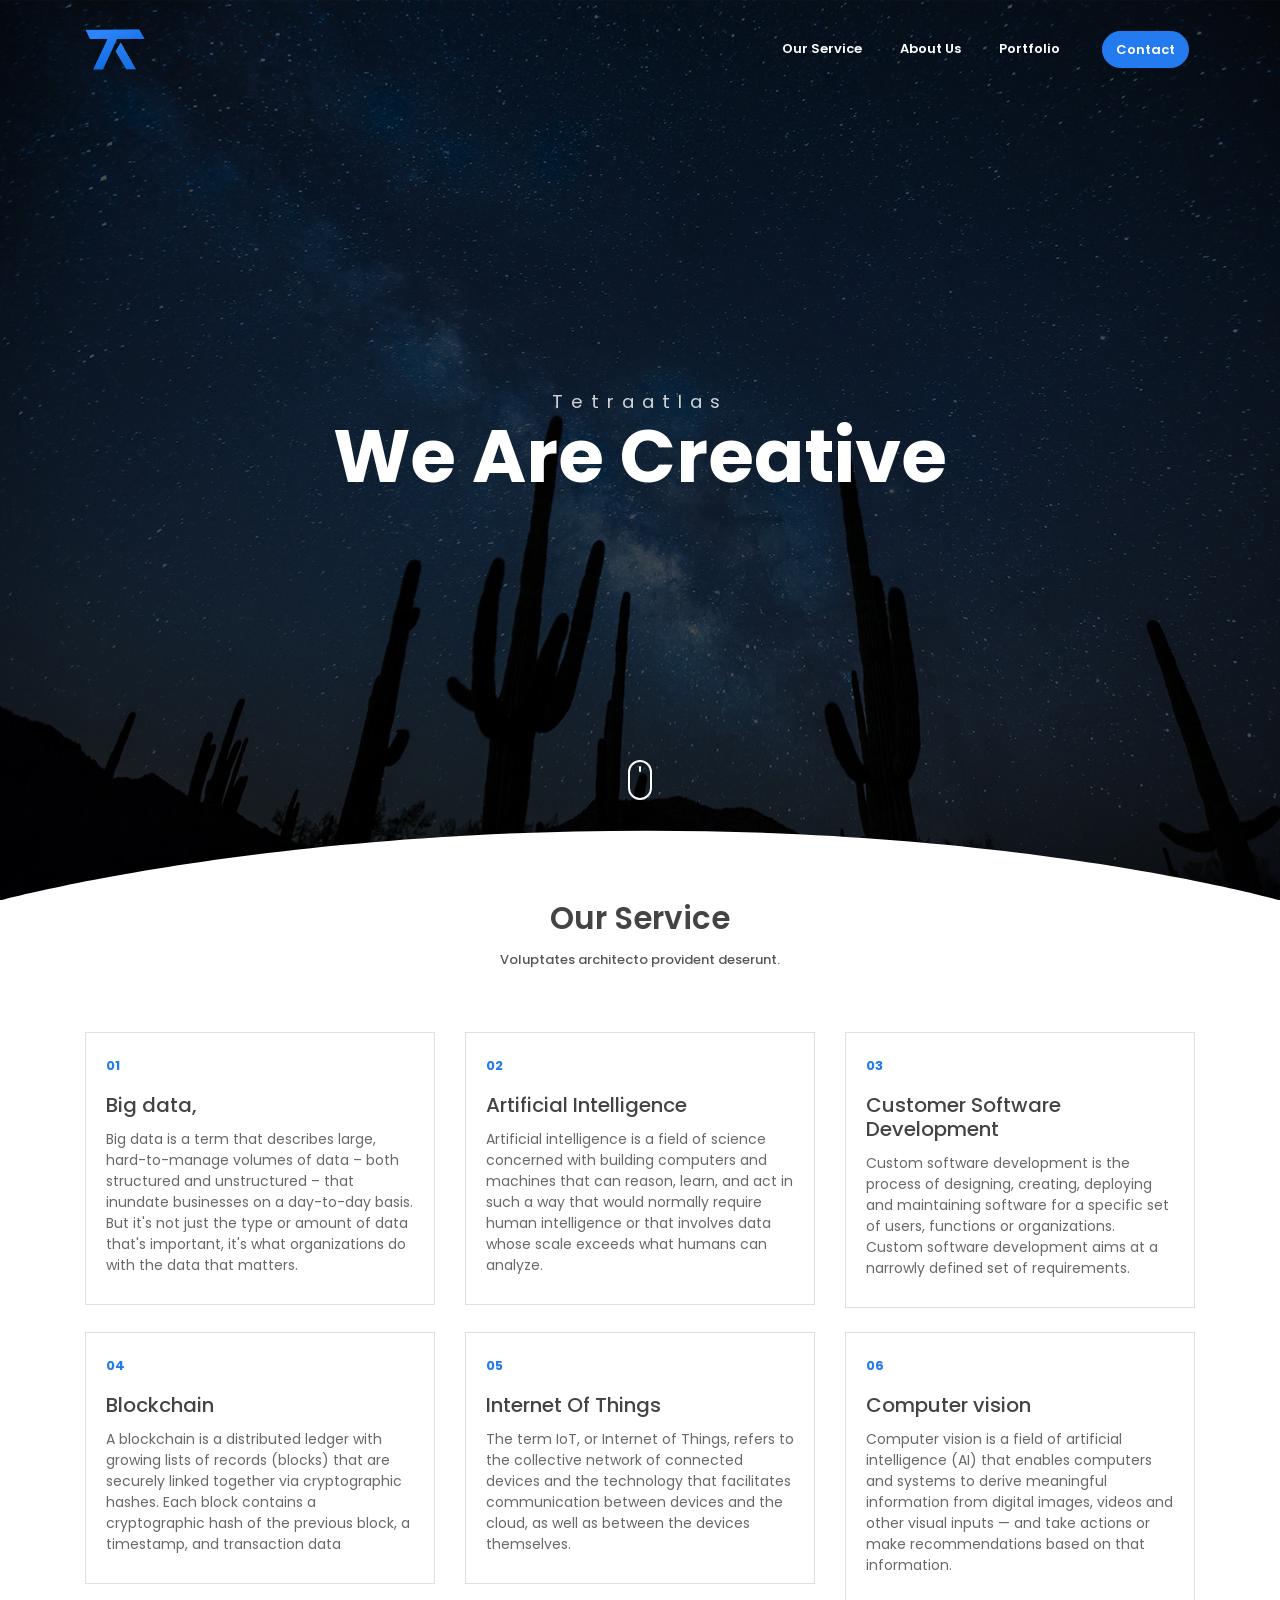
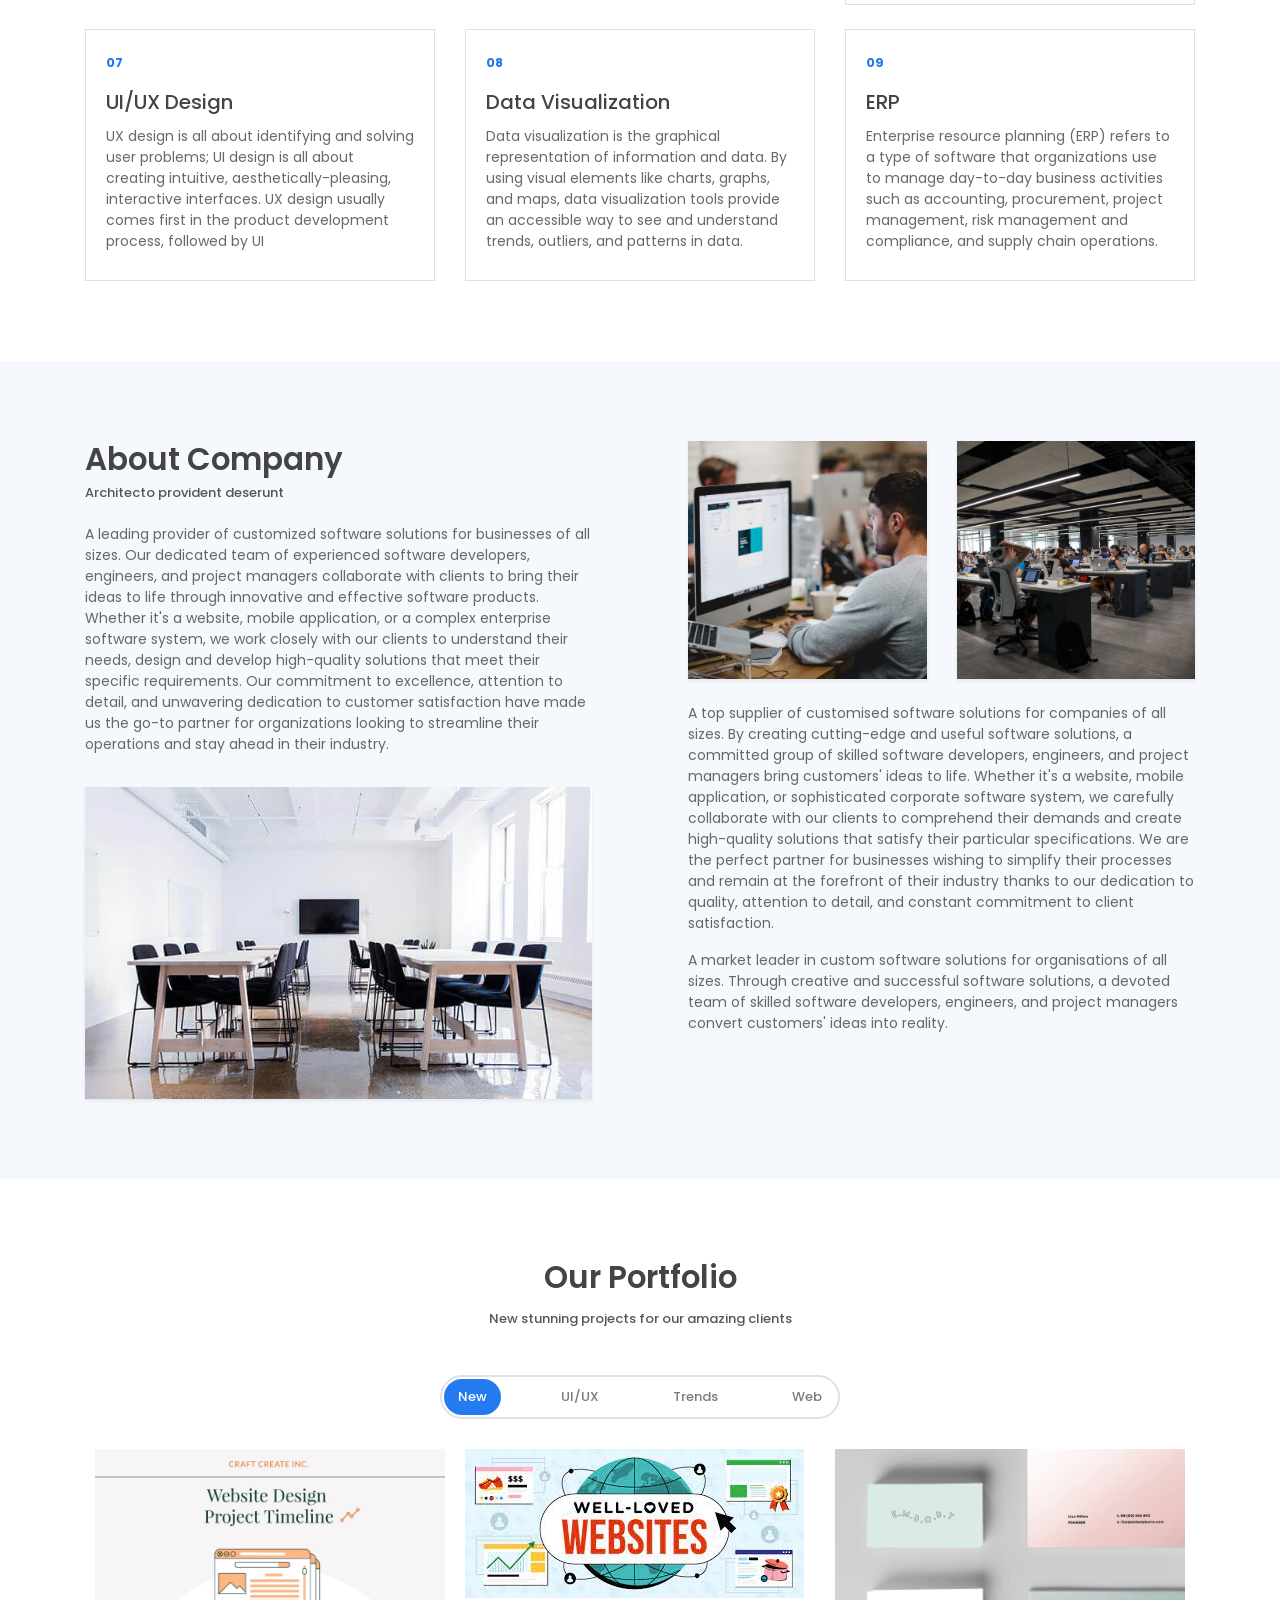
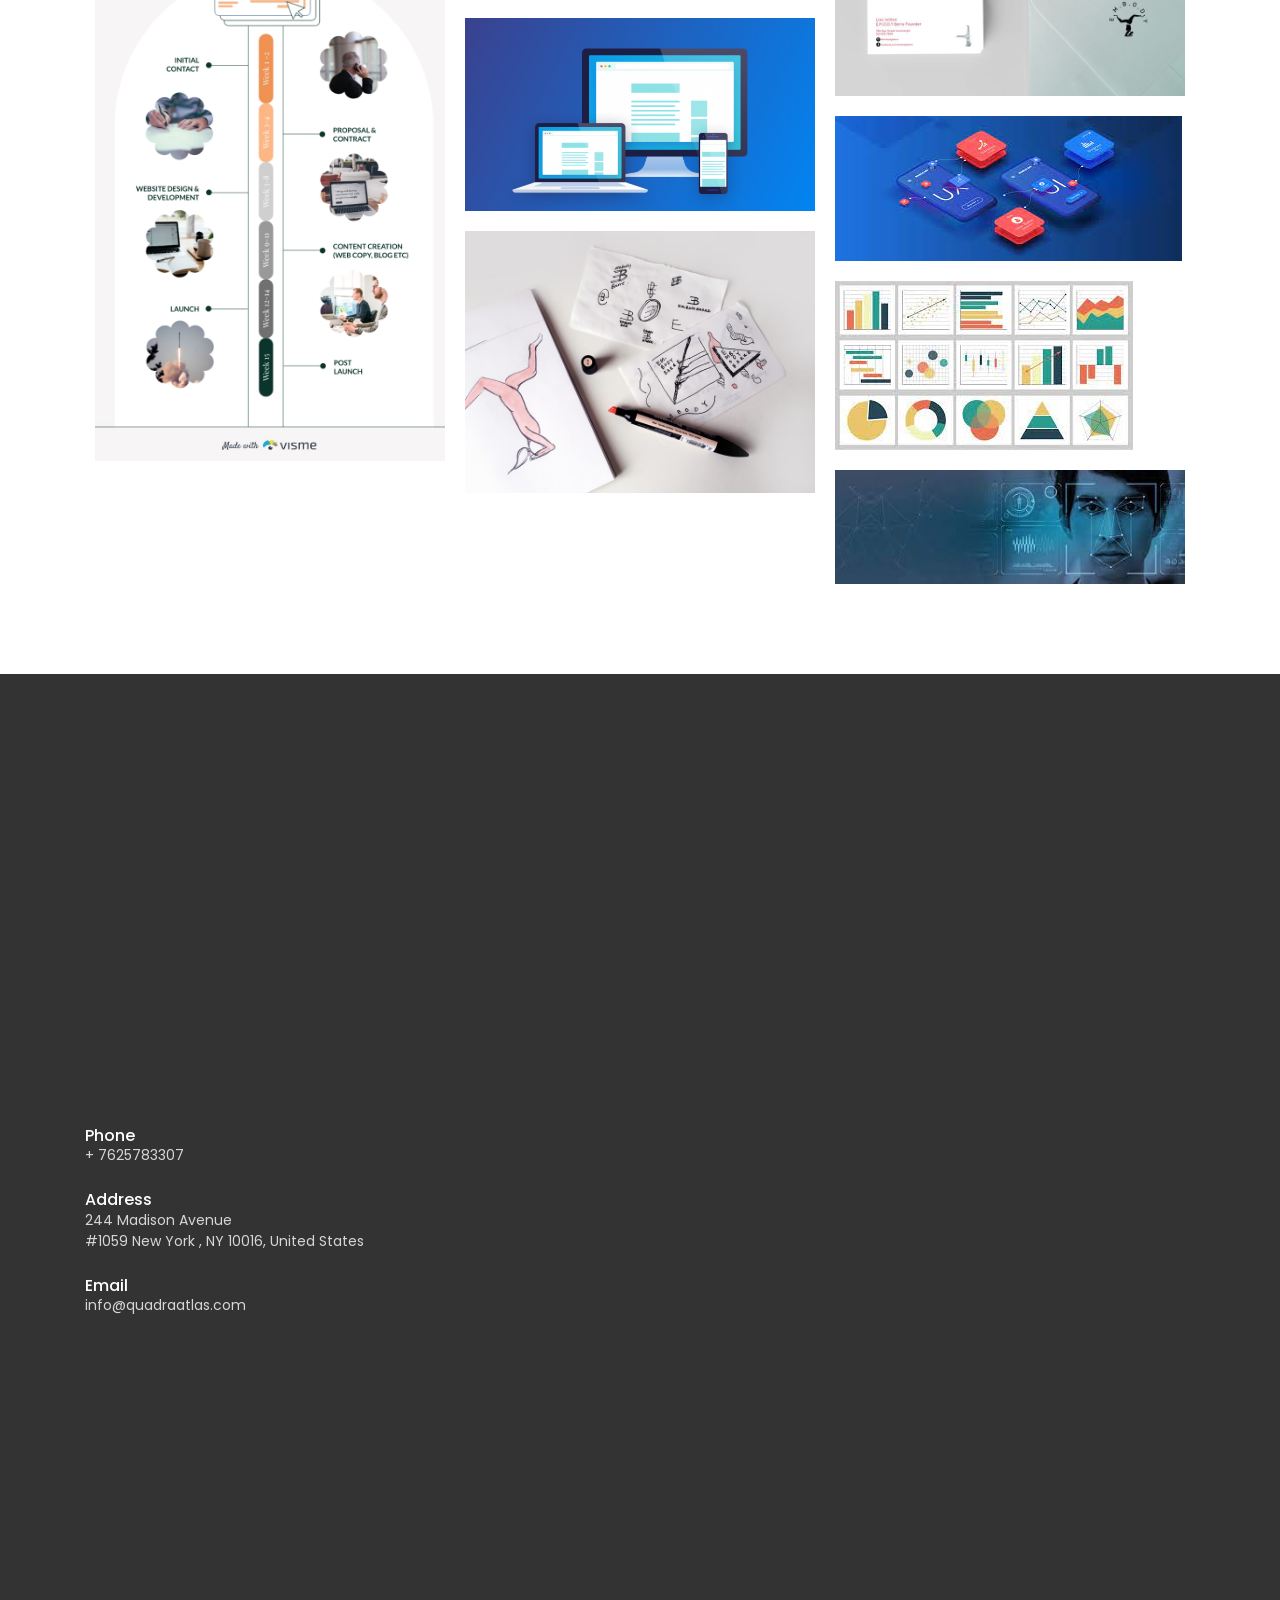
==== index.html @ 5b02065f "added front page" ====
<!DOCTYPE html>
<html lang="en">
<head>
	<meta charset="utf-8">
    <meta name="viewport" content="width=device-width, initial-scale=1, shrink-to-fit=no">
    <meta name="description" content="Start your development with Tetraatlas">
    <meta name="author" content="Devcrud">
    <title>QuadraAtlas</title>
    <!-- font icons -->
    <link rel="stylesheet" href="assets/vendors/themify-icons/css/themify-icons.css">
    <!-- Bootstrap + Tetraatlasmain styles -->
	<link rel="stylesheet" href="assets/css/leadmark.css">
</head>
<body data-spy="scroll" data-target=".navbar" data-offset="40" id="home">

    <!-- page Navigation -->
    <nav class="navbar custom-navbar navbar-expand-md navbar-light fixed-top" data-spy="affix" data-offset-top="10">
        <div class="container">
            <a class="navbar-brand" href="#">
                <img src="assets/imgs/logo.png" alt="">
            </a>
            <button class="navbar-toggler ml-auto" type="button" data-toggle="collapse" data-target="#navbarSupportedContent" aria-controls="navbarSupportedContent" aria-expanded="false" aria-label="Toggle navigation">
                <span class="navbar-toggler-icon"></span>
            </button>
            <div class="collapse navbar-collapse" id="navbarSupportedContent">
                <ul class="navbar-nav ml-auto">                     
                    <li class="nav-item">
                        <a class="nav-link" href="#service">Our Service</a>
                    </li>
                    <li class="nav-item">
                        <a class="nav-link" href="#about">About Us</a>
                    </li>
                    <li class="nav-item">
                        <a class="nav-link" href="#portfolio">Portfolio</a>
                    </li>
                    <!-- <li class="nav-item">
                        <a class="nav-link" href="#blog">Blog</a>
                    </li> -->
                    <li class="nav-item">
                        <a class="nav-link ml-4 nav-link btn btn-primary btn-sm rounded" href="#contact" class="ml-4 nav-link btn btn-primary btn-sm rounded">Contact</a>
                    </li>
                   
                </ul>
            </div>
        </div>
    </nav>
    <!-- End Of Second Navigation -->

    <!-- Page Header -->
    <header class="header">
        <div class="overlay">
            <h1 class="subtitle">Tetraatlas</h1>
            <h1 class="title">We Are Creative</h1>  
        </div>  
        <div class="shape">
            <svg viewBox="0 0 1500 200">
                <path d="m 0,240 h 1500.4828 v -71.92164 c 0,0 -286.2763,-81.79324 -743.19024,-81.79324 C 300.37862,86.28512 0,168.07836 0,168.07836 Z"/>
            </svg>
        </div>  
        <div class="mouse-icon"><div class="wheel"></div></div>
    </header>
    <!-- End Of Page Header -->

    <!-- Service Section -->
    <section  id="service" class="section pt-0">
        <div class="container">
            <h6 class="section-title text-center">Our Service</h6>
            <h6 class="section-subtitle text-center mb-5 pb-3">Voluptates architecto provident deserunt.</h6>

            <div class="row">
                <div class="col-md-4">
                    <div class="card mb-4 mb-md-0">
                        <div class="card-body">
                            <small class="text-primary font-weight-bold">01</small>
                            <h5 class="card-title mt-3"> Big data, <h5>
                            <p class="mb-0">
                                Big data is a term that describes large, hard-to-manage volumes of data – both structured and unstructured – that inundate businesses on a day-to-day basis. But it's not just the type or amount of data that's important, it's what organizations do with the data that matters.                            </p>
                        </div>
                    </div>
                </div>
                <div class="col-md-4">
                    <div class="card mb-4 mb-md-0">
                        <div class="card-body">
                            <small class="text-primary font-weight-bold">02</small>
                            <h5 class="card-title mt-3">Artificial Intelligence<h5>
                            <p class="mb-0">
                                Artificial intelligence is a field of science concerned with building computers and machines that can reason, learn, and act in such a way that would normally require human intelligence or that involves data whose scale exceeds what humans can analyze.                            </p>
                        </div>
                    </div>
                </div>
                <div class="col-md-4">
                    <div class="card mb-4 mb-md-0">
                        <div class="card-body">
                            <small class="text-primary font-weight-bold">03</small>
                            <h5 class="card-title mt-3">Customer Software Development<h5>
                            <p class="mb-0">
                                Custom software development is the process of designing, creating, deploying and maintaining software for a specific set of users, functions or organizations. Custom software development aims at a narrowly defined set of requirements.</p>
                        </div>
                    </div>
                </div>              
            </div>

            <br>
            <div class="row">
                <div class="col-md-4">
                    <div class="card mb-4 mb-md-0">
                        <div class="card-body">
                            <small class="text-primary font-weight-bold">04</small>
                            <h5 class="card-title mt-3"> Blockchain <h5>
                            <p class="mb-0">
                                A blockchain is a distributed ledger with growing lists of records (blocks) that are securely linked together via cryptographic hashes. Each block contains a cryptographic hash of the previous block, a timestamp, and transaction data 
                            </p>
                        </div>
                    </div>
                </div>
                <div class="col-md-4">
                    <div class="card mb-4 mb-md-0">
                        <div class="card-body">
                            <small class="text-primary font-weight-bold">05</small>
                            <h5 class="card-title mt-3">Internet Of Things<h5>
                            <p class="mb-0">
                                The term IoT, or Internet of Things, refers to the collective network of connected devices and the technology that facilitates communication between devices and the cloud, as well as between the devices themselves.                            </p>
                        </div>
                    </div>
                </div>
                <div class="col-md-4">
                    <div class="card mb-4 mb-md-0">
                        <div class="card-body">
                            <small class="text-primary font-weight-bold">06</small>
                            <h5 class="card-title mt-3">Computer vision<h5>
                            <p class="mb-0">
                                Computer vision is a field of artificial intelligence (AI) that enables computers and systems to derive meaningful information from digital images, videos and other visual inputs — and take actions or make recommendations based on that information.                            </p>
                        </div>
                    </div>
                </div>              
            </div>
            <br>
            <div class="row">
                <div class="col-md-4">
                    <div class="card mb-4 mb-md-0">
                        <div class="card-body">
                            <small class="text-primary font-weight-bold">07</small>
                            <h5 class="card-title mt-3"> UI/UX Design <h5>
                            <p class="mb-0">
                                UX design is all about identifying and solving user problems; UI design is all about creating intuitive, aesthetically-pleasing, interactive interfaces. UX design usually comes first in the product development process, followed by UI                            </p>
                        </div>
                    </div>
                </div>
                <div class="col-md-4">
                    <div class="card mb-4 mb-md-0">
                        <div class="card-body">
                            <small class="text-primary font-weight-bold">08</small>
                            <h5 class="card-title mt-3">Data Visualization<h5>
                            <p class="mb-0">
                                Data visualization is the graphical representation of information and data. By using visual elements like charts, graphs, and maps, data visualization tools provide an accessible way to see and understand trends, outliers, and patterns in data.                            </p>
                        </div>
                    </div>
                </div>
                <div class="col-md-4">
                    <div class="card mb-4 mb-md-0">
                        <div class="card-body">
                            <small class="text-primary font-weight-bold">09</small>
                            <h5 class="card-title mt-3">ERP<h5>
                            <p class="mb-0">
                                Enterprise resource planning (ERP) refers to a type of software that organizations use to manage day-to-day business activities such as accounting, procurement, project management, risk management and compliance, and supply chain operations.                            </p>
                        </div>
                    </div>
                </div>              
            </div>

        </div>
    </section>
    <!-- End OF Service Section -->

    <!-- About Section -->
    <section class="section" id="about">
        <div class="container">
            <div class="row justify-content-between">
                <div class="col-md-6 pr-md-5 mb-4 mb-md-0">
                    <h6 class="section-title mb-0">About Company</h6>
                    <h6 class="section-subtitle mb-4">Architecto provident deserunt</h6>
                    <p >A leading provider of customized software solutions for businesses of all sizes. Our dedicated team of experienced software developers, engineers, and project managers collaborate with clients to bring their ideas to life through innovative and effective software products. Whether it's a website, mobile application, or a complex enterprise software system, we work closely with our clients to understand their needs, design and develop high-quality solutions that meet their specific requirements. Our commitment to excellence, attention to detail, and unwavering dedication to customer satisfaction have made us the go-to partner for organizations looking to streamline their operations and stay ahead in their industry. </p>
                    <img src="assets/imgs/about.jpg" alt="" class="w-100 mt-3 shadow-sm">
                </div>
                <div class="col-md-6 pl-md-5">
                    <div class="row">
                        <div class="col-6">
                            <img src="assets/imgs/about-1.jpg" alt="" class="w-100 shadow-sm">
                        </div>
                        <div class="col-6">
                            <img src="assets/imgs/about-2.jpg" alt="" class="w-100 shadow-sm">
                        </div>
                        <div class="col-12 mt-4">
                            <p>A top supplier of customised software solutions for companies of all sizes.
                                By creating cutting-edge and useful software solutions, a committed group of skilled software developers, engineers, and project managers bring customers' ideas to life.
                                Whether it's a website, mobile application, or sophisticated corporate software system, we carefully collaborate with our clients to comprehend their demands and create high-quality solutions that satisfy their particular specifications.
                                We are the perfect partner for businesses wishing to simplify their processes and remain at the forefront of their industry thanks to our dedication to quality, attention to detail, and constant commitment to client satisfaction. </p>
                            <p>
                            </p>
                            <p>A market leader in custom software solutions for organisations of all sizes. Through
                                creative and successful software solutions, a devoted team of skilled 
                               software developers, engineers, and project managers convert customers' 
                               ideas into reality. </p>
                        </div>
                    </div>
                </div>
            </div>              
        </div>
    </section>
    <!-- End OF About Section -->

    <!-- Portfolio Section -->
    <section id="portfolio" class="section portfolio-section">
        <div class="container">
            <h6 class="section-title text-center">Our Portfolio</h6>
            <h6 class="section-subtitle mb-5 text-center">New stunning projects for our amazing clients</h6>
            <div class="filters">
                <a href="#" data-filter=".new" class="active">
                    New
                </a>
                <a href="#" data-filter=".advertising">
                    UI/UX
                </a>
                <a href="#" data-filter=".branding">
                    Trends
                </a>
                <a href="#" data-filter=".web">
                    Web
                </a>
            </div>
            <div class="portfolio-container"> 
                <div class="col-md-6 col-lg-4 web new">
                    <div class="portfolio-item">
                        <img src="assets/imgs/web1.webp" class="img-fluid">
                        <div class="content-holder">
                            <a class="img-popup" href="assets/imgs/web1.jpeg"></a>
                            <div class="text-holder">
                                <h6 class="title">WEB</h6>
                            </div>
                        </div>   
                    </div>             
                </div>
                <div class="col-md-6 col-lg-4 web new">
                    <div class="portfolio-item">
                        <img src="assets/imgs/web2.jpg" class="img-fluid">
                        <div class="content-holder">
                            <a class="img-popup" href="assets/imgs/web2.jpg"></a>
                            <div class="text-holder">
                                <h6 class="title">WEB</h6>
                            </div>
                        </div> 
                    </div>                         
                </div>
                <div class="col-md-6 col-lg-4 advertising new">
                    <div class="portfolio-item">
                        <img src="assets/imgs/advertising-2.jpg" class="img-fluid">                         
                        <div class="content-holder">
                            <a class="img-popup" href="assets/imgs/advertising-2.jpg"></a>
                            <div class="text-holder">
                                <h6 class="title">UI/UX</h6>
                            </div>
                        </div>    
                    </div>              
                </div> 
                <div class="col-md-6 col-lg-4 web">
                    <div class="portfolio-item">
                        <img src="assets/imgs/web1.png" class="img-fluid">
                        <div class="content-holder">
                            <a class="img-popup" href="assets/imgs/web1.png"></a>
                            <div class="text-holder">
                                <h6 class="title">WEB</h6>
                            </div>
                        </div>
                    </div>                                                     
                </div>

                <div class="col-md-6 col-lg-4 advertising"> 
                    <div class="portfolio-item">
                        <img src="assets/imgs/advertising-1.png" class="img-fluid">                               
                        <div class="content-holder">
                            <a class="img-popup" href="assets/imgs/advertising-1.jpg"></a>
                            <div class="text-holder">
                                <h6 class="title">UI/UX</h6>
                            </div>
                        </div>
                    </div>                                                       
                </div> 
                <div class="col-md-6 col-lg-4 web new">
                    <div class="portfolio-item">
                        <img src="assets/imgs/web3.png" class="img-fluid">  
                       <div class="content-holder">
                            <a class="img-popup" href="assets/imgs/web3.png"></a>
                            <div class="text-holder">
                                <h6 class="title">WEB</h6>
                            </div>
                        </div>
                    </div>                                                     
                </div>
                <div class="col-md-6 col-lg-4 advertising new">
                    <div class="portfolio-item">
                        <img src="assets/imgs/advertising-3.jpg" class="img-fluid">       
                       <div class="content-holder">
                            <a class="img-popup" href="assets/imgs/advertising-3.jpg"></a>
                            <div class="text-holder">
                                <h6 class="title">UI/UX</h6>
                            </div>
                        </div>
                    </div>                                                       
                </div> 
                <div class="col-md-6 col-lg-4 advertising new"> 
                    <div class="portfolio-item">
                        <img src="assets/imgs/advertising-4.jpg" class="img-fluid">            
                        <div class="content-holder">
                            <a class="img-popup" href="assets/imgs/advertising-4.jpg"></a>
                            <div class="text-holder">
                                <h6 class="title">UI/UX</h6>
                            </div>
                        </div>
                    </div>
                            
                </div> 
                <div class="col-md-6 col-lg-4 branding new">
                    <div class="portfolio-item">
                        <img src="assets/imgs/branding-1.jpg" class="img-fluid">                        
                        <div class="content-holder">
                            <a class="img-popup" href="assets/imgs/branding-1.jpg"></a>
                            <div class="text-holder">
                                <h6 class="title">TRENDS</h6>
                            </div>
                        </div> 
                    </div>
                </div> 
                <div class="col-md-6 col-lg-4 branding">
                    <div class="portfolio-item">
                        <img src="assets/imgs/branding-2.png" class="img-fluid">  
                        <div class="content-holder">
                            <a class="img-popup" href="assets/imgs/branding-2.jpg"></a>
                            <div class="text-holder">
                                <h6 class="title">TRENDS</h6>
                            </div>
                        </div>
                    </div>                                                     
                </div> 
                <div class="col-md-6 col-lg-4 branding new">
                    <div class="portfolio-item">
                        <img src="assets/imgs/branding-3.jpg" class="img-fluid">   
                        <div class="content-holder">
                            <a class="img-popup" href="assets/imgs/branding-3.jpg"></a>
                            <div class="text-holder">
                                <h6 class="title">TRENDS</h6>
                            </div>
                        </div>
                    </div>                                                    
                </div> 
                <div class="col-md-6 col-lg-4 branding">
                    <div class="portfolio-item">
                        <img src="assets/imgs/branding-4.jpg" class="img-fluid">                      
                        <div class="content-holder">
                            <a class="img-popup" href="assets/imgs/branding-4.jpg"></a>
                            <div class="text-holder">
                                <h6 class="title">TRENDS</h6>
                            </div>
                        </div>
                    </div>                                                      
                </div> 
                <div class="col-md-6 col-lg-4 branding">
                    <div class="portfolio-item">
                        <img src="assets/imgs/ai.jpeg" class="img-fluid">          
                        <div class="content-holder">
                            <a class="img-popup" href="assets/imgs/ai.jpeg"></a>
                            <div class="text-holder">
                                <h6 class="title">TRENDS</h6>
                            </div>
                        </div>
                    </div>                                                   
                </div>
            </div>   
        </div>            
    </section>
    <!-- End of portfolio section -->

    <!-- Blog Section -->
    <!-- <section class="section" id="blog">
        <div class="container">
            <h6 class="section-title mb-0 text-center">Latest Articles</h6>
            <h6 class="section-subtitle mb-5 text-center">Architecto provident deserunt eveniet libero</h6>

            <div class="row">
                <div class="col-md-4">
                    <div class="card border-0 mb-4">
                        <img src="assets/imgs/blog-1.jpg" alt="" class="card-img-top w-100">
                        <div class="card-body">                         
                            <h6 class="card-title">Pariatur Omnis Harum quae sint.</h6>
                            <p>Fuga quae ratione inventore Perferendis porro.</p>
                            <a href="javascript:void(0)" class="small text-muted">Go To The Article</a>
                        </div>
                    </div>
                </div>
                <div class="col-md-4">
                    <div class="card border-0 mb-4">
                        <img src="assets/imgs/blog-2.jpg" alt="" class="card-img-top w-100">
                        <div class="card-body">                         
                            <h6 class="card-title"> Harum Quae Porro</h5>
                            <p>Fuga quae ratione inventore Perferendis porro.</p>
                            <a href="javascript:void(0)" class="small text-muted">Go To The Article</a>
                        </div>
                    </div>
                </div>
                <div class="col-md-4">
                    <div class="card border-0 mb-4">
                        <img src="assets/imgs/blog-3.jpg" alt="" class="card-img-top w-100">
                        <div class="card-body">                         
                            <h6 class="card-title">Qui optio neque alias</h6>
                            <p>Fuga quae ratione inventore Perferendis porro.</p>
                            <a href="javascript:void(0)" class="small text-muted">Go To The Article</a>
                        </div>
                    </div>
                </div>
            </div>
        </div>
    </section> -->
    <!-- End of Blog Section -->

    <!-- Testmonial Section -->
    <!-- <section class="section" id="testmonial">
        <div class="container">
            <h6 class="section-title text-center mb-0">Testmonials</h6>
            <h6 class="section-subtitle mb-5 text-center">What Our Clients Says</h6>
            <div class="row">
                <div class="col-md-4 my-3 my-md-0">
                    <div class="card">
                        <div class="card-body">
                            <div class="media align-items-center mb-3">
                                <img class="mr-3" src="assets/imgs/avatar.jpg" alt="">
                                <div class="media-body">
                                    <h6 class="mt-1 mb-0">John Doe</h6>
                                    <small class="text-muted mb-0">Business Analyst</small>     
                                </div>
                            </div>
                            <p class="mb-0">Lorem ipsum dolor sit amet, consectetur adipisicing elit. Delectus enim modi, id dicta reiciendis itaque.</p>
                        </div>
                    </div>
                </div>
                <div class="col-md-4 my-3 my-md-0">
                    <div class="card">
                        <div class="card-body">
                            <div class="media align-items-center mb-3">
                                <img class="mr-3" src="assets/imgs/avatar-1.jpg" alt="">
                                <div class="media-body">
                                    <h6 class="mt-1 mb-0">Maria Garcia</h6>
                                    <small class="text-muted mb-0">Insurance Agent</small>      
                                </div>
                            </div>
                            <p class="mb-0">Lorem ipsum dolor sit amet, consectetur adipisicing elit. Delectus enim modi, id dicta reiciendis itaque.</p>
                        </div>
                    </div>
                </div>
                <div class="col-md-4 my-3 my-md-0">
                    <div class="card">
                        <div class="card-body">
                            <div class="media align-items-center mb-3">
                                <img class="mr-3" src="assets/imgs/avatar-2.jpg" alt="">
                                <div class="media-body">
                                    <h6 class="mt-1 mb-0">Mason Miller</h6>
                                    <small class="text-muted mb-0">Residential Appraiser</small>        
                                </div>
                            </div>
                            <p class="mb-0">Lorem ipsum dolor sit amet, consectetur adipisicing elit. Delectus enim modi, id dicta reiciendis itaque.</p>
                        </div>
                    </div>
                </div>
            </div>
        </div>
    </section> -->
    <!-- End of Testmonial Section -->

    <!-- Contact Section -->
    <section id="contact" class="section has-img-bg pb-0">
        <div class="container">
            <div class="row align-items-center">
                <div class="col-md-5 my-3">
                    <h6 class="mb-0">Phone</h6>
                    <p class="mb-4">+ 7625783307</p>

                    <h6 class="mb-0">Address</h6>
                    <p class="mb-4">244 Madison Avenue<br>#1059 New York , NY 10016, United States</p>

                    <h6 class="mb-0">Email</h6>
                    <p class="mb-0">info@quadraatlas.com</p>
                    <p></p>
                </div>
                <div class="col-md-7">
                    <iframe src="https://docs.google.com/forms/d/e/1FAIpQLSdXh8UQpZ-vIldCRMDpjz4tKJxCZFFahNrIAZVAwZxqkKQuHQ/viewform?embedded=true" width="640" height="944" frameborder="0" marginheight="0" marginwidth="0">Loading…</iframe>
                </div>
            </div>
            <!-- Page Footer -->
            <!-- <footer class="mt-5 py-4 border-top border-secondary">
                <p class="mb-0 small">&copy; <script>document.write(new Date().getFullYear())</script>, TetraatlasCreated By <a href="https://www.devcrud.com" target="_blank">DevCrud.</a>  All rights reserved </p>     
            </footer> -->
            <!-- End of Page Footer -->  
        </div>
    </section>
	
	<!-- core  -->
    <script src="assets/vendors/jquery/jquery-3.4.1.js"></script>
    <script src="assets/vendors/bootstrap/bootstrap.bundle.js"></script>

    <!-- bootstrap 3 affix -->
	<script src="assets/vendors/bootstrap/bootstrap.affix.js"></script>

    <!-- Isotope -->
    <script src="assets/vendors/isotope/isotope.pkgd.js"></script>

    <!-- Tetraatlasjs -->
    <script src="assets/js/leadmark.js"></script>

</body>
</html>
---- assets/vendors/themify-icons/css/themify-icons.css ----
@font-face {
	font-family: 'themify';
	src:url("../fonts/themify.eot?-fvbane");
	src:url("../fonts/themify.eot?#iefix-fvbane") format("embedded-opentype"),
		url("../fonts/themify.woff?-fvbane") format("woff"),
		url("../fonts/themify.ttf?-fvbane") format("truetype"),
		url("../fonts/themify.svg?-fvbane#themify") format("svg");
	font-weight: normal;
	font-style: normal;
}

[class^="ti-"], [class*=" ti-"] {
	font-family: 'themify';
	speak: none;
	font-style: normal;
	font-weight: normal;
	font-variant: normal;
	text-transform: none;
	line-height: 1;

	/* Better Font Rendering =========== */
	-webkit-font-smoothing: antialiased;
	-moz-osx-font-smoothing: grayscale;
}

.ti-wand:before {
	content: "\e600";
}
.ti-volume:before {
	content: "\e601";
}
.ti-user:before {
	content: "\e602";
}
.ti-unlock:before {
	content: "\e603";
}
.ti-unlink:before {
	content: "\e604";
}
.ti-trash:before {
	content: "\e605";
}
.ti-thought:before {
	content: "\e606";
}
.ti-target:before {
	content: "\e607";
}
.ti-tag:before {
	content: "\e608";
}
.ti-tablet:before {
	content: "\e609";
}
.ti-star:before {
	content: "\e60a";
}
.ti-spray:before {
	content: "\e60b";
}
.ti-signal:before {
	content: "\e60c";
}
.ti-shopping-cart:before {
	content: "\e60d";
}
.ti-shopping-cart-full:before {
	content: "\e60e";
}
.ti-settings:before {
	content: "\e60f";
}
.ti-search:before {
	content: "\e610";
}
.ti-zoom-in:before {
	content: "\e611";
}
.ti-zoom-out:before {
	content: "\e612";
}
.ti-cut:before {
	content: "\e613";
}
.ti-ruler:before {
	content: "\e614";
}
.ti-ruler-pencil:before {
	content: "\e615";
}
.ti-ruler-alt:before {
	content: "\e616";
}
.ti-bookmark:before {
	content: "\e617";
}
.ti-bookmark-alt:before {
	content: "\e618";
}
.ti-reload:before {
	content: "\e619";
}
.ti-plus:before {
	content: "\e61a";
}
.ti-pin:before {
	content: "\e61b";
}
.ti-pencil:before {
	content: "\e61c";
}
.ti-pencil-alt:before {
	content: "\e61d";
}
.ti-paint-roller:before {
	content: "\e61e";
}
.ti-paint-bucket:before {
	content: "\e61f";
}
.ti-na:before {
	content: "\e620";
}
.ti-mobile:before {
	content: "\e621";
}
.ti-minus:before {
	content: "\e622";
}
.ti-medall:before {
	content: "\e623";
}
.ti-medall-alt:before {
	content: "\e624";
}
.ti-marker:before {
	content: "\e625";
}
.ti-marker-alt:before {
	content: "\e626";
}
.ti-arrow-up:before {
	content: "\e627";
}
.ti-arrow-right:before {
	content: "\e628";
}
.ti-arrow-left:before {
	content: "\e629";
}
.ti-arrow-down:before {
	content: "\e62a";
}
.ti-lock:before {
	content: "\e62b";
}
.ti-location-arrow:before {
	content: "\e62c";
}
.ti-link:before {
	content: "\e62d";
}
.ti-layout:before {
	content: "\e62e";
}
.ti-layers:before {
	content: "\e62f";
}
.ti-layers-alt:before {
	content: "\e630";
}
.ti-key:before {
	content: "\e631";
}
.ti-import:before {
	content: "\e632";
}
.ti-image:before {
	content: "\e633";
}
.ti-heart:before {
	content: "\e634";
}
.ti-heart-broken:before {
	content: "\e635";
}
.ti-hand-stop:before {
	content: "\e636";
}
.ti-hand-open:before {
	content: "\e637";
}
.ti-hand-drag:before {
	content: "\e638";
}
.ti-folder:before {
	content: "\e639";
}
.ti-flag:before {
	content: "\e63a";
}
.ti-flag-alt:before {
	content: "\e63b";
}
.ti-flag-alt-2:before {
	content: "\e63c";
}
.ti-eye:before {
	content: "\e63d";
}
.ti-export:before {
	content: "\e63e";
}
.ti-exchange-vertical:before {
	content: "\e63f";
}
.ti-desktop:before {
	content: "\e640";
}
.ti-cup:before {
	content: "\e641";
}
.ti-crown:before {
	content: "\e642";
}
.ti-comments:before {
	content: "\e643";
}
.ti-comment:before {
	content: "\e644";
}
.ti-comment-alt:before {
	content: "\e645";
}
.ti-close:before {
	content: "\e646";
}
.ti-clip:before {
	content: "\e647";
}
.ti-angle-up:before {
	content: "\e648";
}
.ti-angle-right:before {
	content: "\e649";
}
.ti-angle-left:before {
	content: "\e64a";
}
.ti-angle-down:before {
	content: "\e64b";
}
.ti-check:before {
	content: "\e64c";
}
.ti-check-box:before {
	content: "\e64d";
}
.ti-camera:before {
	content: "\e64e";
}
.ti-announcement:before {
	content: "\e64f";
}
.ti-brush:before {
	content: "\e650";
}
.ti-briefcase:before {
	content: "\e651";
}
.ti-bolt:before {
	content: "\e652";
}
.ti-bolt-alt:before {
	content: "\e653";
}
.ti-blackboard:before {
	content: "\e654";
}
.ti-bag:before {
	content: "\e655";
}
.ti-move:before {
	content: "\e656";
}
.ti-arrows-vertical:before {
	content: "\e657";
}
.ti-arrows-horizontal:before {
	content: "\e658";
}
.ti-fullscreen:before {
	content: "\e659";
}
.ti-arrow-top-right:before {
	content: "\e65a";
}
.ti-arrow-top-left:before {
	content: "\e65b";
}
.ti-arrow-circle-up:before {
	content: "\e65c";
}
.ti-arrow-circle-right:before {
	content: "\e65d";
}
.ti-arrow-circle-left:before {
	content: "\e65e";
}
.ti-arrow-circle-down:before {
	content: "\e65f";
}
.ti-angle-double-up:before {
	content: "\e660";
}
.ti-angle-double-right:before {
	content: "\e661";
}
.ti-angle-double-left:before {
	content: "\e662";
}
.ti-angle-double-down:before {
	content: "\e663";
}
.ti-zip:before {
	content: "\e664";
}
.ti-world:before {
	content: "\e665";
}
.ti-wheelchair:before {
	content: "\e666";
}
.ti-view-list:before {
	content: "\e667";
}
.ti-view-list-alt:before {
	content: "\e668";
}
.ti-view-grid:before {
	content: "\e669";
}
.ti-uppercase:before {
	content: "\e66a";
}
.ti-upload:before {
	content: "\e66b";
}
.ti-underline:before {
	content: "\e66c";
}
.ti-truck:before {
	content: "\e66d";
}
.ti-timer:before {
	content: "\e66e";
}
.ti-ticket:before {
	content: "\e66f";
}
.ti-thumb-up:before {
	content: "\e670";
}
.ti-thumb-down:before {
	content: "\e671";
}
.ti-text:before {
	content: "\e672";
}
.ti-stats-up:before {
	content: "\e673";
}
.ti-stats-down:before {
	content: "\e674";
}
.ti-split-v:before {
	content: "\e675";
}
.ti-split-h:before {
	content: "\e676";
}
.ti-smallcap:before {
	content: "\e677";
}
.ti-shine:before {
	content: "\e678";
}
.ti-shift-right:before {
	content: "\e679";
}
.ti-shift-left:before {
	content: "\e67a";
}
.ti-shield:before {
	content: "\e67b";
}
.ti-notepad:before {
	content: "\e67c";
}
.ti-server:before {
	content: "\e67d";
}
.ti-quote-right:before {
	content: "\e67e";
}
.ti-quote-left:before {
	content: "\e67f";
}
.ti-pulse:before {
	content: "\e680";
}
.ti-printer:before {
	content: "\e681";
}
.ti-power-off:before {
	content: "\e682";
}
.ti-plug:before {
	content: "\e683";
}
.ti-pie-chart:before {
	content: "\e684";
}
.ti-paragraph:before {
	content: "\e685";
}
.ti-panel:before {
	content: "\e686";
}
.ti-package:before {
	content: "\e687";
}
.ti-music:before {
	content: "\e688";
}
.ti-music-alt:before {
	content: "\e689";
}
.ti-mouse:before {
	content: "\e68a";
}
.ti-mouse-alt:before {
	content: "\e68b";
}
.ti-money:before {
	content: "\e68c";
}
.ti-microphone:before {
	content: "\e68d";
}
.ti-menu:before {
	content: "\e68e";
}
.ti-menu-alt:before {
	content: "\e68f";
}
.ti-map:before {
	content: "\e690";
}
.ti-map-alt:before {
	content: "\e691";
}
.ti-loop:before {
	content: "\e692";
}
.ti-location-pin:before {
	content: "\e693";
}
.ti-list:before {
	content: "\e694";
}
.ti-light-bulb:before {
	content: "\e695";
}
.ti-Italic:before {
	content: "\e696";
}
.ti-info:before {
	content: "\e697";
}
.ti-infinite:before {
	content: "\e698";
}
.ti-id-badge:before {
	content: "\e699";
}
.ti-hummer:before {
	content: "\e69a";
}
.ti-home:before {
	content: "\e69b";
}
.ti-help:before {
	content: "\e69c";
}
.ti-headphone:before {
	content: "\e69d";
}
.ti-harddrives:before {
	content: "\e69e";
}
.ti-harddrive:before {
	content: "\e69f";
}
.ti-gift:before {
	content: "\e6a0";
}
.ti-game:before {
	content: "\e6a1";
}
.ti-filter:before {
	content: "\e6a2";
}
.ti-files:before {
	content: "\e6a3";
}
.ti-file:before {
	content: "\e6a4";
}
.ti-eraser:before {
	content: "\e6a5";
}
.ti-envelope:before {
	content: "\e6a6";
}
.ti-download:before {
	content: "\e6a7";
}
.ti-direction:before {
	content: "\e6a8";
}
.ti-direction-alt:before {
	content: "\e6a9";
}
.ti-dashboard:before {
	content: "\e6aa";
}
.ti-control-stop:before {
	content: "\e6ab";
}
.ti-control-shuffle:before {
	content: "\e6ac";
}
.ti-control-play:before {
	content: "\e6ad";
}
.ti-control-pause:before {
	content: "\e6ae";
}
.ti-control-forward:before {
	content: "\e6af";
}
.ti-control-backward:before {
	content: "\e6b0";
}
.ti-cloud:before {
	content: "\e6b1";
}
.ti-cloud-up:before {
	content: "\e6b2";
}
.ti-cloud-down:before {
	content: "\e6b3";
}
.ti-clipboard:before {
	content: "\e6b4";
}
.ti-car:before {
	content: "\e6b5";
}
.ti-calendar:before {
	content: "\e6b6";
}
.ti-book:before {
	content: "\e6b7";
}
.ti-bell:before {
	content: "\e6b8";
}
.ti-basketball:before {
	content: "\e6b9";
}
.ti-bar-chart:before {
	content: "\e6ba";
}
.ti-bar-chart-alt:before {
	content: "\e6bb";
}
.ti-back-right:before {
	content: "\e6bc";
}
.ti-back-left:before {
	content: "\e6bd";
}
.ti-arrows-corner:before {
	content: "\e6be";
}
.ti-archive:before {
	content: "\e6bf";
}
.ti-anchor:before {
	content: "\e6c0";
}
.ti-align-right:before {
	content: "\e6c1";
}
.ti-align-left:before {
	content: "\e6c2";
}
.ti-align-justify:before {
	content: "\e6c3";
}
.ti-align-center:before {
	content: "\e6c4";
}
.ti-alert:before {
	content: "\e6c5";
}
.ti-alarm-clock:before {
	content: "\e6c6";
}
.ti-agenda:before {
	content: "\e6c7";
}
.ti-write:before {
	content: "\e6c8";
}
.ti-window:before {
	content: "\e6c9";
}
.ti-widgetized:before {
	content: "\e6ca";
}
.ti-widget:before {
	content: "\e6cb";
}
.ti-widget-alt:before {
	content: "\e6cc";
}
.ti-wallet:before {
	content: "\e6cd";
}
.ti-video-clapper:before {
	content: "\e6ce";
}
.ti-video-camera:before {
	content: "\e6cf";
}
.ti-vector:before {
	content: "\e6d0";
}
.ti-themify-logo:before {
	content: "\e6d1";
}
.ti-themify-favicon:before {
	content: "\e6d2";
}
.ti-themify-favicon-alt:before {
	content: "\e6d3";
}
.ti-support:before {
	content: "\e6d4";
}
.ti-stamp:before {
	content: "\e6d5";
}
.ti-split-v-alt:before {
	content: "\e6d6";
}
.ti-slice:before {
	content: "\e6d7";
}
.ti-shortcode:before {
	content: "\e6d8";
}
.ti-shift-right-alt:before {
	content: "\e6d9";
}
.ti-shift-left-alt:before {
	content: "\e6da";
}
.ti-ruler-alt-2:before {
	content: "\e6db";
}
.ti-receipt:before {
	content: "\e6dc";
}
.ti-pin2:before {
	content: "\e6dd";
}
.ti-pin-alt:before {
	content: "\e6de";
}
.ti-pencil-alt2:before {
	content: "\e6df";
}
.ti-palette:before {
	content: "\e6e0";
}
.ti-more:before {
	content: "\e6e1";
}
.ti-more-alt:before {
	content: "\e6e2";
}
.ti-microphone-alt:before {
	content: "\e6e3";
}
.ti-magnet:before {
	content: "\e6e4";
}
.ti-line-double:before {
	content: "\e6e5";
}
.ti-line-dotted:before {
	content: "\e6e6";
}
.ti-line-dashed:before {
	content: "\e6e7";
}
.ti-layout-width-full:before {
	content: "\e6e8";
}
.ti-layout-width-default:before {
	content: "\e6e9";
}
.ti-layout-width-default-alt:before {
	content: "\e6ea";
}
.ti-layout-tab:before {
	content: "\e6eb";
}
.ti-layout-tab-window:before {
	content: "\e6ec";
}
.ti-layout-tab-v:before {
	content: "\e6ed";
}
.ti-layout-tab-min:before {
	content: "\e6ee";
}
.ti-layout-slider:before {
	content: "\e6ef";
}
.ti-layout-slider-alt:before {
	content: "\e6f0";
}
.ti-layout-sidebar-right:before {
	content: "\e6f1";
}
.ti-layout-sidebar-none:before {
	content: "\e6f2";
}
.ti-layout-sidebar-left:before {
	content: "\e6f3";
}
.ti-layout-placeholder:before {
	content: "\e6f4";
}
.ti-layout-menu:before {
	content: "\e6f5";
}
.ti-layout-menu-v:before {
	content: "\e6f6";
}
.ti-layout-menu-separated:before {
	content: "\e6f7";
}
.ti-layout-menu-full:before {
	content: "\e6f8";
}
.ti-layout-media-right-alt:before {
	content: "\e6f9";
}
.ti-layout-media-right:before {
	content: "\e6fa";
}
.ti-layout-media-overlay:before {
	content: "\e6fb";
}
.ti-layout-media-overlay-alt:before {
	content: "\e6fc";
}
.ti-layout-media-overlay-alt-2:before {
	content: "\e6fd";
}
.ti-layout-media-left-alt:before {
	content: "\e6fe";
}
.ti-layout-media-left:before {
	content: "\e6ff";
}
.ti-layout-media-center-alt:before {
	content: "\e700";
}
.ti-layout-media-center:before {
	content: "\e701";
}
.ti-layout-list-thumb:before {
	content: "\e702";
}
.ti-layout-list-thumb-alt:before {
	content: "\e703";
}
.ti-layout-list-post:before {
	content: "\e704";
}
.ti-layout-list-large-image:before {
	content: "\e705";
}
.ti-layout-line-solid:before {
	content: "\e706";
}
.ti-layout-grid4:before {
	content: "\e707";
}
.ti-layout-grid3:before {
	content: "\e708";
}
.ti-layout-grid2:before {
	content: "\e709";
}
.ti-layout-grid2-thumb:before {
	content: "\e70a";
}
.ti-layout-cta-right:before {
	content: "\e70b";
}
.ti-layout-cta-left:before {
	content: "\e70c";
}
.ti-layout-cta-center:before {
	content: "\e70d";
}
.ti-layout-cta-btn-right:before {
	content: "\e70e";
}
.ti-layout-cta-btn-left:before {
	content: "\e70f";
}
.ti-layout-column4:before {
	content: "\e710";
}
.ti-layout-column3:before {
	content: "\e711";
}
.ti-layout-column2:before {
	content: "\e712";
}
.ti-layout-accordion-separated:before {
	content: "\e713";
}
.ti-layout-accordion-merged:before {
	content: "\e714";
}
.ti-layout-accordion-list:before {
	content: "\e715";
}
.ti-ink-pen:before {
	content: "\e716";
}
.ti-info-alt:before {
	content: "\e717";
}
.ti-help-alt:before {
	content: "\e718";
}
.ti-headphone-alt:before {
	content: "\e719";
}
.ti-hand-point-up:before {
	content: "\e71a";
}
.ti-hand-point-right:before {
	content: "\e71b";
}
.ti-hand-point-left:before {
	content: "\e71c";
}
.ti-hand-point-down:before {
	content: "\e71d";
}
.ti-gallery:before {
	content: "\e71e";
}
.ti-face-smile:before {
	content: "\e71f";
}
.ti-face-sad:before {
	content: "\e720";
}
.ti-credit-card:before {
	content: "\e721";
}
.ti-control-skip-forward:before {
	content: "\e722";
}
.ti-control-skip-backward:before {
	content: "\e723";
}
.ti-control-record:before {
	content: "\e724";
}
.ti-control-eject:before {
	content: "\e725";
}
.ti-comments-smiley:before {
	content: "\e726";
}
.ti-brush-alt:before {
	content: "\e727";
}
.ti-youtube:before {
	content: "\e728";
}
.ti-vimeo:before {
	content: "\e729";
}
.ti-twitter:before {
	content: "\e72a";
}
.ti-time:before {
	content: "\e72b";
}
.ti-tumblr:before {
	content: "\e72c";
}
.ti-skype:before {
	content: "\e72d";
}
.ti-share:before {
	content: "\e72e";
}
.ti-share-alt:before {
	content: "\e72f";
}
.ti-rocket:before {
	content: "\e730";
}
.ti-pinterest:before {
	content: "\e731";
}
.ti-new-window:before {
	content: "\e732";
}
.ti-microsoft:before {
	content: "\e733";
}
.ti-list-ol:before {
	content: "\e734";
}
.ti-linkedin:before {
	content: "\e735";
}
.ti-layout-sidebar-2:before {
	content: "\e736";
}
.ti-layout-grid4-alt:before {
	content: "\e737";
}
.ti-layout-grid3-alt:before {
	content: "\e738";
}
.ti-layout-grid2-alt:before {
	content: "\e739";
}
.ti-layout-column4-alt:before {
	content: "\e73a";
}
.ti-layout-column3-alt:before {
	content: "\e73b";
}
.ti-layout-column2-alt:before {
	content: "\e73c";
}
.ti-instagram:before {
	content: "\e73d";
}
.ti-google:before {
	content: "\e73e";
}
.ti-github:before {
	content: "\e73f";
}
.ti-flickr:before {
	content: "\e740";
}
.ti-facebook:before {
	content: "\e741";
}
.ti-dropbox:before {
	content: "\e742";
}
.ti-dribbble:before {
	content: "\e743";
}
.ti-apple:before {
	content: "\e744";
}
.ti-android:before {
	content: "\e745";
}
.ti-save:before {
	content: "\e746";
}
.ti-save-alt:before {
	content: "\e747";
}
.ti-yahoo:before {
	content: "\e748";
}
.ti-wordpress:before {
	content: "\e749";
}
.ti-vimeo-alt:before {
	content: "\e74a";
}
.ti-twitter-alt:before {
	content: "\e74b";
}
.ti-tumblr-alt:before {
	content: "\e74c";
}
.ti-trello:before {
	content: "\e74d";
}
.ti-stack-overflow:before {
	content: "\e74e";
}
.ti-soundcloud:before {
	content: "\e74f";
}
.ti-sharethis:before {
	content: "\e750";
}
.ti-sharethis-alt:before {
	content: "\e751";
}
.ti-reddit:before {
	content: "\e752";
}
.ti-pinterest-alt:before {
	content: "\e753";
}
.ti-microsoft-alt:before {
	content: "\e754";
}
.ti-linux:before {
	content: "\e755";
}
.ti-jsfiddle:before {
	content: "\e756";
}
.ti-joomla:before {
	content: "\e757";
}
.ti-html5:before {
	content: "\e758";
}
.ti-flickr-alt:before {
	content: "\e759";
}
.ti-email:before {
	content: "\e75a";
}
.ti-drupal:before {
	content: "\e75b";
}
.ti-dropbox-alt:before {
	content: "\e75c";
}
.ti-css3:before {
	content: "\e75d";
}
.ti-rss:before {
	content: "\e75e";
}
.ti-rss-alt:before {
	content: "\e75f";
}
---- assets/css/leadmark.css ----
@import url("https://fonts.googleapis.com/css?family=Poppins:100,100i,200,200i,300,300i,400,400i,500,500i,600,600i,700,700i,800,800i,900,900i");
:root {
  --blue: #007bff;
  --indigo: #6610f2;
  --purple: #6f42c1;
  --pink: #e83e8c;
  --red: #eb4d4b;
  --orange: #fd7e14;
  --yellow:#247BEF;
  --green: #6ab04c;
  --teal: #00cec9;
  --cyan: #1289A7;
  --white: #fff;
  --gray: #6c757d;
  --gray-dark: #1b1b1b;
  --primary: #247BEF;
  --secondary: #6c757d;
  --success: #6ab04c;
  --info: #1289A7;
  --warning:#247BEF;
  --danger: #eb4d4b;
  --light: #f8f9fa;
  --dark: #1b1b1b;
  --breakpoint-xs: 0;
  --breakpoint-sm: 576px;
  --breakpoint-md: 768px;
  --breakpoint-lg: 992px;
  --breakpoint-xl: 1200px;
  --font-family-sans-serif: "Poppins", sans-serif;
  --font-family-monospace: SFMono-Regular, Menlo, Monaco, Consolas, "Liberation Mono", "Courier New", monospace;
}

*,
*::before,
*::after {
  box-sizing: border-box;
}

html {
  font-family: sans-serif;
  line-height: 1.15;
  -webkit-text-size-adjust: 100%;
  -webkit-tap-highlight-color: rgba(0, 0, 0, 0);
}

article, aside, figcaption, figure, footer, header, hgroup, main, nav, section {
  display: block;
}

body {
  margin: 0;
  font-family: "Poppins", sans-serif;
  font-size: 1rem;
  font-weight: 400;
  line-height: 1.5;
  color: #444;
  text-align: left;
  background-color: #fff;
}

[tabindex="-1"]:focus {
  outline: 0 !important;
}

hr {
  box-sizing: content-box;
  height: 0;
  overflow: visible;
}

h1, h2, h3, h4, h5, h6 {
  margin-top: 0;
  margin-bottom: 0.5rem;
}

p {
  margin-top: 0;
  margin-bottom: 1rem;
}

abbr[title],
abbr[data-original-title] {
  text-decoration: underline;
  -webkit-text-decoration: underline dotted;
          text-decoration: underline dotted;
  cursor: help;
  border-bottom: 0;
  -webkit-text-decoration-skip-ink: none;
          text-decoration-skip-ink: none;
}

address {
  margin-bottom: 1rem;
  font-style: normal;
  line-height: inherit;
}

ol,
ul,
dl {
  margin-top: 0;
  margin-bottom: 1rem;
}

ol ol,
ul ul,
ol ul,
ul ol {
  margin-bottom: 0;
}

dt {
  font-weight: 700;
}

dd {
  margin-bottom: .5rem;
  margin-left: 0;
}

blockquote {
  margin: 0 0 1rem;
}

b,
strong {
  font-weight: bolder;
}

small {
  font-size: 80%;
}

sub,
sup {
  position: relative;
  font-size: 75%;
  line-height: 0;
  vertical-align: baseline;
}

sub {
  bottom: -.25em;
}

sup {
  top: -.5em;
}

a {
  color:#247BEF;
  text-decoration: none;
  background-color: transparent;
}

a:hover {
  color: #0c3468;
  text-decoration: none;
}

a:not([href]):not([tabindex]) {
  color: inherit;
  text-decoration: none;
}

a:not([href]):not([tabindex]):hover, a:not([href]):not([tabindex]):focus {
  color: inherit;
  text-decoration: none;
}

a:not([href]):not([tabindex]):focus {
  outline: 0;
}

pre,
code,
kbd,
samp {
  font-family: SFMono-Regular, Menlo, Monaco, Consolas, "Liberation Mono", "Courier New", monospace;
  font-size: 1em;
}

pre {
  margin-top: 0;
  margin-bottom: 1rem;
  overflow: auto;
}

figure {
  margin: 0 0 1rem;
}

img {
  vertical-align: middle;
  border-style: none;
}

svg {
  overflow: hidden;
  vertical-align: middle;
}

table {
  border-collapse: collapse;
}

caption {
  padding-top: 0.75rem;
  padding-bottom: 0.75rem;
  color: #6c757d;
  text-align: left;
  caption-side: bottom;
}

th {
  text-align: inherit;
}

label {
  display: inline-block;
  margin-bottom: 0.5rem;
}

button {
  border-radius: 0;
}

button:focus {
  outline: 1px dotted;
  outline: 5px auto -webkit-focus-ring-color;
}

input,
button,
select,
optgroup,
textarea {
  margin: 0;
  font-family: inherit;
  font-size: inherit;
  line-height: inherit;
}

button,
input {
  overflow: visible;
}

button,
select {
  text-transform: none;
}

select {
  word-wrap: normal;
}

button,
[type="button"],
[type="reset"],
[type="submit"] {
  -webkit-appearance: button;
}

button:not(:disabled),
[type="button"]:not(:disabled),
[type="reset"]:not(:disabled),
[type="submit"]:not(:disabled) {
  cursor: pointer;
}

button::-moz-focus-inner,
[type="button"]::-moz-focus-inner,
[type="reset"]::-moz-focus-inner,
[type="submit"]::-moz-focus-inner {
  padding: 0;
  border-style: none;
}

input[type="radio"],
input[type="checkbox"] {
  box-sizing: border-box;
  padding: 0;
}

input[type="date"],
input[type="time"],
input[type="datetime-local"],
input[type="month"] {
  -webkit-appearance: listbox;
}

textarea {
  overflow: auto;
  resize: vertical;
}

fieldset {
  min-width: 0;
  padding: 0;
  margin: 0;
  border: 0;
}

legend {
  display: block;
  width: 100%;
  max-width: 100%;
  padding: 0;
  margin-bottom: .5rem;
  font-size: 1.5rem;
  line-height: inherit;
  color: inherit;
  white-space: normal;
}

progress {
  vertical-align: baseline;
}

[type="number"]::-webkit-inner-spin-button,
[type="number"]::-webkit-outer-spin-button {
  height: auto;
}

[type="search"] {
  outline-offset: -2px;
  -webkit-appearance: none;
}

[type="search"]::-webkit-search-decoration {
  -webkit-appearance: none;
}

::-webkit-file-upload-button {
  font: inherit;
  -webkit-appearance: button;
}

output {
  display: inline-block;
}

summary {
  display: list-item;
  cursor: pointer;
}

template {
  display: none;
}

[hidden] {
  display: none !important;
}

h1, h2, h3, h4, h5, h6,
.h1, .h2, .h3, .h4, .h5, .h6 {
  margin-bottom: 0.5rem;
  font-weight: 500;
  line-height: 1.2;
}

h1, .h1 {
  font-size: 2.5rem;
}

h2, .h2 {
  font-size: 2rem;
}

h3, .h3 {
  font-size: 1.75rem;
}

h4, .h4 {
  font-size: 1.5rem;
}

h5, .h5 {
  font-size: 1.25rem;
}

h6, .h6 {
  font-size: 1rem;
}

.lead {
  font-size: 1.25rem;
  font-weight: 300;
}

.display-1 {
  font-size: 6rem;
  font-weight: 300;
  line-height: 1.2;
}

.display-2 {
  font-size: 5.5rem;
  font-weight: 300;
  line-height: 1.2;
}

.display-3 {
  font-size: 4.5rem;
  font-weight: 300;
  line-height: 1.2;
}

.display-4 {
  font-size: 3.5rem;
  font-weight: 300;
  line-height: 1.2;
}

hr {
  margin-top: 1rem;
  margin-bottom: 1rem;
  border: 0;
  border-top: 1px solid rgba(0, 0, 0, 0.1);
}

small,
.small {
  font-size: 80%;
  font-weight: 400;
}

mark,
.mark {
  padding: 0.2em;
  background-color: #fcf8e3;
}

.list-unstyled {
  padding-left: 0;
  list-style: none;
}

.list-inline {
  padding-left: 0;
  list-style: none;
}

.list-inline-item {
  display: inline-block;
}

.list-inline-item:not(:last-child) {
  margin-right: 0.5rem;
}

.initialism {
  font-size: 90%;
  text-transform: uppercase;
}

.blockquote {
  margin-bottom: 1rem;
  font-size: 1.25rem;
}

.blockquote-footer {
  display: block;
  font-size: 80%;
  color: #6c757d;
}

.blockquote-footer::before {
  content: "\2014\00A0";
}

.img-fluid {
  max-width: 100%;
  height: auto;
}

.img-thumbnail {
  padding: 0.25rem;
  background-color: #fff;
  border: 1px solid #dee2e6;
  border-radius: 0.25rem;
  max-width: 100%;
  height: auto;
}

.figure {
  display: inline-block;
}

.figure-img {
  margin-bottom: 0.5rem;
  line-height: 1;
}

.figure-caption {
  font-size: 90%;
  color: #6c757d;
}

code {
  font-size: 87.5%;
  color: #e83e8c;
  word-break: break-word;
}

a > code {
  color: inherit;
}

kbd {
  padding: 0.2rem 0.4rem;
  font-size: 87.5%;
  color: #fff;
  background-color: #1b1b1b;
  border-radius: 0.2rem;
}

kbd kbd {
  padding: 0;
  font-size: 100%;
  font-weight: 700;
}

pre {
  display: block;
  font-size: 87.5%;
  color: #1b1b1b;
}

pre code {
  font-size: inherit;
  color: inherit;
  word-break: normal;
}

.pre-scrollable {
  max-height: 340px;
  overflow-y: scroll;
}

.container {
  width: 100%;
  padding-right: 15px;
  padding-left: 15px;
  margin-right: auto;
  margin-left: auto;
}

@media (min-width: 576px) {
  .container {
    max-width: 540px;
  }
}

@media (min-width: 768px) {
  .container {
    max-width: 720px;
  }
}

@media (min-width: 992px) {
  .container {
    max-width: 960px;
  }
}

@media (min-width: 1200px) {
  .container {
    max-width: 1140px;
  }
}

.container-fluid {
  width: 100%;
  padding-right: 15px;
  padding-left: 15px;
  margin-right: auto;
  margin-left: auto;
}

.row {
  display: -webkit-box;
  display: -webkit-flex;
  display: -ms-flexbox;
  display: flex;
  -webkit-flex-wrap: wrap;
      -ms-flex-wrap: wrap;
          flex-wrap: wrap;
  margin-right: -15px;
  margin-left: -15px;
}

.no-gutters {
  margin-right: 0;
  margin-left: 0;
}

.no-gutters > .col,
.no-gutters > [class*="col-"] {
  padding-right: 0;
  padding-left: 0;
}

.col-1, .col-2, .col-3, .col-4, .col-5, .col-6, .col-7, .col-8, .col-9, .col-10, .col-11, .col-12, .col,
.col-auto, .col-sm-1, .col-sm-2, .col-sm-3, .col-sm-4, .col-sm-5, .col-sm-6, .col-sm-7, .col-sm-8, .col-sm-9, .col-sm-10, .col-sm-11, .col-sm-12, .col-sm,
.col-sm-auto, .col-md-1, .col-md-2, .col-md-3, .col-md-4, .col-md-5, .col-md-6, .col-md-7, .col-md-8, .col-md-9, .col-md-10, .col-md-11, .col-md-12, .col-md,
.col-md-auto, .col-lg-1, .col-lg-2, .col-lg-3, .col-lg-4, .col-lg-5, .col-lg-6, .col-lg-7, .col-lg-8, .col-lg-9, .col-lg-10, .col-lg-11, .col-lg-12, .col-lg,
.col-lg-auto, .col-xl-1, .col-xl-2, .col-xl-3, .col-xl-4, .col-xl-5, .col-xl-6, .col-xl-7, .col-xl-8, .col-xl-9, .col-xl-10, .col-xl-11, .col-xl-12, .col-xl,
.col-xl-auto {
  position: relative;
  width: 100%;
  padding-right: 15px;
  padding-left: 15px;
}

.col {
  -webkit-flex-basis: 0;
      -ms-flex-preferred-size: 0;
          flex-basis: 0;
  -webkit-box-flex: 1;
  -webkit-flex-grow: 1;
      -ms-flex-positive: 1;
          flex-grow: 1;
  max-width: 100%;
}

.col-auto {
  -webkit-box-flex: 0;
  -webkit-flex: 0 0 auto;
      -ms-flex: 0 0 auto;
          flex: 0 0 auto;
  width: auto;
  max-width: 100%;
}

.col-1 {
  -webkit-box-flex: 0;
  -webkit-flex: 0 0 8.33333%;
      -ms-flex: 0 0 8.33333%;
          flex: 0 0 8.33333%;
  max-width: 8.33333%;
}

.col-2 {
  -webkit-box-flex: 0;
  -webkit-flex: 0 0 16.66667%;
      -ms-flex: 0 0 16.66667%;
          flex: 0 0 16.66667%;
  max-width: 16.66667%;
}

.col-3 {
  -webkit-box-flex: 0;
  -webkit-flex: 0 0 25%;
      -ms-flex: 0 0 25%;
          flex: 0 0 25%;
  max-width: 25%;
}

.col-4 {
  -webkit-box-flex: 0;
  -webkit-flex: 0 0 33.33333%;
      -ms-flex: 0 0 33.33333%;
          flex: 0 0 33.33333%;
  max-width: 33.33333%;
}

.col-5 {
  -webkit-box-flex: 0;
  -webkit-flex: 0 0 41.66667%;
      -ms-flex: 0 0 41.66667%;
          flex: 0 0 41.66667%;
  max-width: 41.66667%;
}

.col-6 {
  -webkit-box-flex: 0;
  -webkit-flex: 0 0 50%;
      -ms-flex: 0 0 50%;
          flex: 0 0 50%;
  max-width: 50%;
}

.col-7 {
  -webkit-box-flex: 0;
  -webkit-flex: 0 0 58.33333%;
      -ms-flex: 0 0 58.33333%;
          flex: 0 0 58.33333%;
  max-width: 58.33333%;
}

.col-8 {
  -webkit-box-flex: 0;
  -webkit-flex: 0 0 66.66667%;
      -ms-flex: 0 0 66.66667%;
          flex: 0 0 66.66667%;
  max-width: 66.66667%;
}

.col-9 {
  -webkit-box-flex: 0;
  -webkit-flex: 0 0 75%;
      -ms-flex: 0 0 75%;
          flex: 0 0 75%;
  max-width: 75%;
}

.col-10 {
  -webkit-box-flex: 0;
  -webkit-flex: 0 0 83.33333%;
      -ms-flex: 0 0 83.33333%;
          flex: 0 0 83.33333%;
  max-width: 83.33333%;
}

.col-11 {
  -webkit-box-flex: 0;
  -webkit-flex: 0 0 91.66667%;
      -ms-flex: 0 0 91.66667%;
          flex: 0 0 91.66667%;
  max-width: 91.66667%;
}

.col-12 {
  -webkit-box-flex: 0;
  -webkit-flex: 0 0 100%;
      -ms-flex: 0 0 100%;
          flex: 0 0 100%;
  max-width: 100%;
}

.order-first {
  -webkit-box-ordinal-group: 0;
  -webkit-order: -1;
      -ms-flex-order: -1;
          order: -1;
}

.order-last {
  -webkit-box-ordinal-group: 14;
  -webkit-order: 13;
      -ms-flex-order: 13;
          order: 13;
}

.order-0 {
  -webkit-box-ordinal-group: 1;
  -webkit-order: 0;
      -ms-flex-order: 0;
          order: 0;
}

.order-1 {
  -webkit-box-ordinal-group: 2;
  -webkit-order: 1;
      -ms-flex-order: 1;
          order: 1;
}

.order-2 {
  -webkit-box-ordinal-group: 3;
  -webkit-order: 2;
      -ms-flex-order: 2;
          order: 2;
}

.order-3 {
  -webkit-box-ordinal-group: 4;
  -webkit-order: 3;
      -ms-flex-order: 3;
          order: 3;
}

.order-4 {
  -webkit-box-ordinal-group: 5;
  -webkit-order: 4;
      -ms-flex-order: 4;
          order: 4;
}

.order-5 {
  -webkit-box-ordinal-group: 6;
  -webkit-order: 5;
      -ms-flex-order: 5;
          order: 5;
}

.order-6 {
  -webkit-box-ordinal-group: 7;
  -webkit-order: 6;
      -ms-flex-order: 6;
          order: 6;
}

.order-7 {
  -webkit-box-ordinal-group: 8;
  -webkit-order: 7;
      -ms-flex-order: 7;
          order: 7;
}

.order-8 {
  -webkit-box-ordinal-group: 9;
  -webkit-order: 8;
      -ms-flex-order: 8;
          order: 8;
}

.order-9 {
  -webkit-box-ordinal-group: 10;
  -webkit-order: 9;
      -ms-flex-order: 9;
          order: 9;
}

.order-10 {
  -webkit-box-ordinal-group: 11;
  -webkit-order: 10;
      -ms-flex-order: 10;
          order: 10;
}

.order-11 {
  -webkit-box-ordinal-group: 12;
  -webkit-order: 11;
      -ms-flex-order: 11;
          order: 11;
}

.order-12 {
  -webkit-box-ordinal-group: 13;
  -webkit-order: 12;
      -ms-flex-order: 12;
          order: 12;
}

.offset-1 {
  margin-left: 8.33333%;
}

.offset-2 {
  margin-left: 16.66667%;
}

.offset-3 {
  margin-left: 25%;
}

.offset-4 {
  margin-left: 33.33333%;
}

.offset-5 {
  margin-left: 41.66667%;
}

.offset-6 {
  margin-left: 50%;
}

.offset-7 {
  margin-left: 58.33333%;
}

.offset-8 {
  margin-left: 66.66667%;
}

.offset-9 {
  margin-left: 75%;
}

.offset-10 {
  margin-left: 83.33333%;
}

.offset-11 {
  margin-left: 91.66667%;
}

@media (min-width: 576px) {
  .col-sm {
    -webkit-flex-basis: 0;
        -ms-flex-preferred-size: 0;
            flex-basis: 0;
    -webkit-box-flex: 1;
    -webkit-flex-grow: 1;
        -ms-flex-positive: 1;
            flex-grow: 1;
    max-width: 100%;
  }
  .col-sm-auto {
    -webkit-box-flex: 0;
    -webkit-flex: 0 0 auto;
        -ms-flex: 0 0 auto;
            flex: 0 0 auto;
    width: auto;
    max-width: 100%;
  }
  .col-sm-1 {
    -webkit-box-flex: 0;
    -webkit-flex: 0 0 8.33333%;
        -ms-flex: 0 0 8.33333%;
            flex: 0 0 8.33333%;
    max-width: 8.33333%;
  }
  .col-sm-2 {
    -webkit-box-flex: 0;
    -webkit-flex: 0 0 16.66667%;
        -ms-flex: 0 0 16.66667%;
            flex: 0 0 16.66667%;
    max-width: 16.66667%;
  }
  .col-sm-3 {
    -webkit-box-flex: 0;
    -webkit-flex: 0 0 25%;
        -ms-flex: 0 0 25%;
            flex: 0 0 25%;
    max-width: 25%;
  }
  .col-sm-4 {
    -webkit-box-flex: 0;
    -webkit-flex: 0 0 33.33333%;
        -ms-flex: 0 0 33.33333%;
            flex: 0 0 33.33333%;
    max-width: 33.33333%;
  }
  .col-sm-5 {
    -webkit-box-flex: 0;
    -webkit-flex: 0 0 41.66667%;
        -ms-flex: 0 0 41.66667%;
            flex: 0 0 41.66667%;
    max-width: 41.66667%;
  }
  .col-sm-6 {
    -webkit-box-flex: 0;
    -webkit-flex: 0 0 50%;
        -ms-flex: 0 0 50%;
            flex: 0 0 50%;
    max-width: 50%;
  }
  .col-sm-7 {
    -webkit-box-flex: 0;
    -webkit-flex: 0 0 58.33333%;
        -ms-flex: 0 0 58.33333%;
            flex: 0 0 58.33333%;
    max-width: 58.33333%;
  }
  .col-sm-8 {
    -webkit-box-flex: 0;
    -webkit-flex: 0 0 66.66667%;
        -ms-flex: 0 0 66.66667%;
            flex: 0 0 66.66667%;
    max-width: 66.66667%;
  }
  .col-sm-9 {
    -webkit-box-flex: 0;
    -webkit-flex: 0 0 75%;
        -ms-flex: 0 0 75%;
            flex: 0 0 75%;
    max-width: 75%;
  }
  .col-sm-10 {
    -webkit-box-flex: 0;
    -webkit-flex: 0 0 83.33333%;
        -ms-flex: 0 0 83.33333%;
            flex: 0 0 83.33333%;
    max-width: 83.33333%;
  }
  .col-sm-11 {
    -webkit-box-flex: 0;
    -webkit-flex: 0 0 91.66667%;
        -ms-flex: 0 0 91.66667%;
            flex: 0 0 91.66667%;
    max-width: 91.66667%;
  }
  .col-sm-12 {
    -webkit-box-flex: 0;
    -webkit-flex: 0 0 100%;
        -ms-flex: 0 0 100%;
            flex: 0 0 100%;
    max-width: 100%;
  }
  .order-sm-first {
    -webkit-box-ordinal-group: 0;
    -webkit-order: -1;
        -ms-flex-order: -1;
            order: -1;
  }
  .order-sm-last {
    -webkit-box-ordinal-group: 14;
    -webkit-order: 13;
        -ms-flex-order: 13;
            order: 13;
  }
  .order-sm-0 {
    -webkit-box-ordinal-group: 1;
    -webkit-order: 0;
        -ms-flex-order: 0;
            order: 0;
  }
  .order-sm-1 {
    -webkit-box-ordinal-group: 2;
    -webkit-order: 1;
        -ms-flex-order: 1;
            order: 1;
  }
  .order-sm-2 {
    -webkit-box-ordinal-group: 3;
    -webkit-order: 2;
        -ms-flex-order: 2;
            order: 2;
  }
  .order-sm-3 {
    -webkit-box-ordinal-group: 4;
    -webkit-order: 3;
        -ms-flex-order: 3;
            order: 3;
  }
  .order-sm-4 {
    -webkit-box-ordinal-group: 5;
    -webkit-order: 4;
        -ms-flex-order: 4;
            order: 4;
  }
  .order-sm-5 {
    -webkit-box-ordinal-group: 6;
    -webkit-order: 5;
        -ms-flex-order: 5;
            order: 5;
  }
  .order-sm-6 {
    -webkit-box-ordinal-group: 7;
    -webkit-order: 6;
        -ms-flex-order: 6;
            order: 6;
  }
  .order-sm-7 {
    -webkit-box-ordinal-group: 8;
    -webkit-order: 7;
        -ms-flex-order: 7;
            order: 7;
  }
  .order-sm-8 {
    -webkit-box-ordinal-group: 9;
    -webkit-order: 8;
        -ms-flex-order: 8;
            order: 8;
  }
  .order-sm-9 {
    -webkit-box-ordinal-group: 10;
    -webkit-order: 9;
        -ms-flex-order: 9;
            order: 9;
  }
  .order-sm-10 {
    -webkit-box-ordinal-group: 11;
    -webkit-order: 10;
        -ms-flex-order: 10;
            order: 10;
  }
  .order-sm-11 {
    -webkit-box-ordinal-group: 12;
    -webkit-order: 11;
        -ms-flex-order: 11;
            order: 11;
  }
  .order-sm-12 {
    -webkit-box-ordinal-group: 13;
    -webkit-order: 12;
        -ms-flex-order: 12;
            order: 12;
  }
  .offset-sm-0 {
    margin-left: 0;
  }
  .offset-sm-1 {
    margin-left: 8.33333%;
  }
  .offset-sm-2 {
    margin-left: 16.66667%;
  }
  .offset-sm-3 {
    margin-left: 25%;
  }
  .offset-sm-4 {
    margin-left: 33.33333%;
  }
  .offset-sm-5 {
    margin-left: 41.66667%;
  }
  .offset-sm-6 {
    margin-left: 50%;
  }
  .offset-sm-7 {
    margin-left: 58.33333%;
  }
  .offset-sm-8 {
    margin-left: 66.66667%;
  }
  .offset-sm-9 {
    margin-left: 75%;
  }
  .offset-sm-10 {
    margin-left: 83.33333%;
  }
  .offset-sm-11 {
    margin-left: 91.66667%;
  }
}

@media (min-width: 768px) {
  .col-md {
    -webkit-flex-basis: 0;
        -ms-flex-preferred-size: 0;
            flex-basis: 0;
    -webkit-box-flex: 1;
    -webkit-flex-grow: 1;
        -ms-flex-positive: 1;
            flex-grow: 1;
    max-width: 100%;
  }
  .col-md-auto {
    -webkit-box-flex: 0;
    -webkit-flex: 0 0 auto;
        -ms-flex: 0 0 auto;
            flex: 0 0 auto;
    width: auto;
    max-width: 100%;
  }
  .col-md-1 {
    -webkit-box-flex: 0;
    -webkit-flex: 0 0 8.33333%;
        -ms-flex: 0 0 8.33333%;
            flex: 0 0 8.33333%;
    max-width: 8.33333%;
  }
  .col-md-2 {
    -webkit-box-flex: 0;
    -webkit-flex: 0 0 16.66667%;
        -ms-flex: 0 0 16.66667%;
            flex: 0 0 16.66667%;
    max-width: 16.66667%;
  }
  .col-md-3 {
    -webkit-box-flex: 0;
    -webkit-flex: 0 0 25%;
        -ms-flex: 0 0 25%;
            flex: 0 0 25%;
    max-width: 25%;
  }
  .col-md-4 {
    -webkit-box-flex: 0;
    -webkit-flex: 0 0 33.33333%;
        -ms-flex: 0 0 33.33333%;
            flex: 0 0 33.33333%;
    max-width: 33.33333%;
  }
  .col-md-5 {
    -webkit-box-flex: 0;
    -webkit-flex: 0 0 41.66667%;
        -ms-flex: 0 0 41.66667%;
            flex: 0 0 41.66667%;
    max-width: 41.66667%;
  }
  .col-md-6 {
    -webkit-box-flex: 0;
    -webkit-flex: 0 0 50%;
        -ms-flex: 0 0 50%;
            flex: 0 0 50%;
    max-width: 50%;
  }
  .col-md-7 {
    -webkit-box-flex: 0;
    -webkit-flex: 0 0 58.33333%;
        -ms-flex: 0 0 58.33333%;
            flex: 0 0 58.33333%;
    max-width: 58.33333%;
  }
  .col-md-8 {
    -webkit-box-flex: 0;
    -webkit-flex: 0 0 66.66667%;
        -ms-flex: 0 0 66.66667%;
            flex: 0 0 66.66667%;
    max-width: 66.66667%;
  }
  .col-md-9 {
    -webkit-box-flex: 0;
    -webkit-flex: 0 0 75%;
        -ms-flex: 0 0 75%;
            flex: 0 0 75%;
    max-width: 75%;
  }
  .col-md-10 {
    -webkit-box-flex: 0;
    -webkit-flex: 0 0 83.33333%;
        -ms-flex: 0 0 83.33333%;
            flex: 0 0 83.33333%;
    max-width: 83.33333%;
  }
  .col-md-11 {
    -webkit-box-flex: 0;
    -webkit-flex: 0 0 91.66667%;
        -ms-flex: 0 0 91.66667%;
            flex: 0 0 91.66667%;
    max-width: 91.66667%;
  }
  .col-md-12 {
    -webkit-box-flex: 0;
    -webkit-flex: 0 0 100%;
        -ms-flex: 0 0 100%;
            flex: 0 0 100%;
    max-width: 100%;
  }
  .order-md-first {
    -webkit-box-ordinal-group: 0;
    -webkit-order: -1;
        -ms-flex-order: -1;
            order: -1;
  }
  .order-md-last {
    -webkit-box-ordinal-group: 14;
    -webkit-order: 13;
        -ms-flex-order: 13;
            order: 13;
  }
  .order-md-0 {
    -webkit-box-ordinal-group: 1;
    -webkit-order: 0;
        -ms-flex-order: 0;
            order: 0;
  }
  .order-md-1 {
    -webkit-box-ordinal-group: 2;
    -webkit-order: 1;
        -ms-flex-order: 1;
            order: 1;
  }
  .order-md-2 {
    -webkit-box-ordinal-group: 3;
    -webkit-order: 2;
        -ms-flex-order: 2;
            order: 2;
  }
  .order-md-3 {
    -webkit-box-ordinal-group: 4;
    -webkit-order: 3;
        -ms-flex-order: 3;
            order: 3;
  }
  .order-md-4 {
    -webkit-box-ordinal-group: 5;
    -webkit-order: 4;
        -ms-flex-order: 4;
            order: 4;
  }
  .order-md-5 {
    -webkit-box-ordinal-group: 6;
    -webkit-order: 5;
        -ms-flex-order: 5;
            order: 5;
  }
  .order-md-6 {
    -webkit-box-ordinal-group: 7;
    -webkit-order: 6;
        -ms-flex-order: 6;
            order: 6;
  }
  .order-md-7 {
    -webkit-box-ordinal-group: 8;
    -webkit-order: 7;
        -ms-flex-order: 7;
            order: 7;
  }
  .order-md-8 {
    -webkit-box-ordinal-group: 9;
    -webkit-order: 8;
        -ms-flex-order: 8;
            order: 8;
  }
  .order-md-9 {
    -webkit-box-ordinal-group: 10;
    -webkit-order: 9;
        -ms-flex-order: 9;
            order: 9;
  }
  .order-md-10 {
    -webkit-box-ordinal-group: 11;
    -webkit-order: 10;
        -ms-flex-order: 10;
            order: 10;
  }
  .order-md-11 {
    -webkit-box-ordinal-group: 12;
    -webkit-order: 11;
        -ms-flex-order: 11;
            order: 11;
  }
  .order-md-12 {
    -webkit-box-ordinal-group: 13;
    -webkit-order: 12;
        -ms-flex-order: 12;
            order: 12;
  }
  .offset-md-0 {
    margin-left: 0;
  }
  .offset-md-1 {
    margin-left: 8.33333%;
  }
  .offset-md-2 {
    margin-left: 16.66667%;
  }
  .offset-md-3 {
    margin-left: 25%;
  }
  .offset-md-4 {
    margin-left: 33.33333%;
  }
  .offset-md-5 {
    margin-left: 41.66667%;
  }
  .offset-md-6 {
    margin-left: 50%;
  }
  .offset-md-7 {
    margin-left: 58.33333%;
  }
  .offset-md-8 {
    margin-left: 66.66667%;
  }
  .offset-md-9 {
    margin-left: 75%;
  }
  .offset-md-10 {
    margin-left: 83.33333%;
  }
  .offset-md-11 {
    margin-left: 91.66667%;
  }
}

@media (min-width: 992px) {
  .col-lg {
    -webkit-flex-basis: 0;
        -ms-flex-preferred-size: 0;
            flex-basis: 0;
    -webkit-box-flex: 1;
    -webkit-flex-grow: 1;
        -ms-flex-positive: 1;
            flex-grow: 1;
    max-width: 100%;
  }
  .col-lg-auto {
    -webkit-box-flex: 0;
    -webkit-flex: 0 0 auto;
        -ms-flex: 0 0 auto;
            flex: 0 0 auto;
    width: auto;
    max-width: 100%;
  }
  .col-lg-1 {
    -webkit-box-flex: 0;
    -webkit-flex: 0 0 8.33333%;
        -ms-flex: 0 0 8.33333%;
            flex: 0 0 8.33333%;
    max-width: 8.33333%;
  }
  .col-lg-2 {
    -webkit-box-flex: 0;
    -webkit-flex: 0 0 16.66667%;
        -ms-flex: 0 0 16.66667%;
            flex: 0 0 16.66667%;
    max-width: 16.66667%;
  }
  .col-lg-3 {
    -webkit-box-flex: 0;
    -webkit-flex: 0 0 25%;
        -ms-flex: 0 0 25%;
            flex: 0 0 25%;
    max-width: 25%;
  }
  .col-lg-4 {
    -webkit-box-flex: 0;
    -webkit-flex: 0 0 33.33333%;
        -ms-flex: 0 0 33.33333%;
            flex: 0 0 33.33333%;
    max-width: 33.33333%;
  }
  .col-lg-5 {
    -webkit-box-flex: 0;
    -webkit-flex: 0 0 41.66667%;
        -ms-flex: 0 0 41.66667%;
            flex: 0 0 41.66667%;
    max-width: 41.66667%;
  }
  .col-lg-6 {
    -webkit-box-flex: 0;
    -webkit-flex: 0 0 50%;
        -ms-flex: 0 0 50%;
            flex: 0 0 50%;
    max-width: 50%;
  }
  .col-lg-7 {
    -webkit-box-flex: 0;
    -webkit-flex: 0 0 58.33333%;
        -ms-flex: 0 0 58.33333%;
            flex: 0 0 58.33333%;
    max-width: 58.33333%;
  }
  .col-lg-8 {
    -webkit-box-flex: 0;
    -webkit-flex: 0 0 66.66667%;
        -ms-flex: 0 0 66.66667%;
            flex: 0 0 66.66667%;
    max-width: 66.66667%;
  }
  .col-lg-9 {
    -webkit-box-flex: 0;
    -webkit-flex: 0 0 75%;
        -ms-flex: 0 0 75%;
            flex: 0 0 75%;
    max-width: 75%;
  }
  .col-lg-10 {
    -webkit-box-flex: 0;
    -webkit-flex: 0 0 83.33333%;
        -ms-flex: 0 0 83.33333%;
            flex: 0 0 83.33333%;
    max-width: 83.33333%;
  }
  .col-lg-11 {
    -webkit-box-flex: 0;
    -webkit-flex: 0 0 91.66667%;
        -ms-flex: 0 0 91.66667%;
            flex: 0 0 91.66667%;
    max-width: 91.66667%;
  }
  .col-lg-12 {
    -webkit-box-flex: 0;
    -webkit-flex: 0 0 100%;
        -ms-flex: 0 0 100%;
            flex: 0 0 100%;
    max-width: 100%;
  }
  .order-lg-first {
    -webkit-box-ordinal-group: 0;
    -webkit-order: -1;
        -ms-flex-order: -1;
            order: -1;
  }
  .order-lg-last {
    -webkit-box-ordinal-group: 14;
    -webkit-order: 13;
        -ms-flex-order: 13;
            order: 13;
  }
  .order-lg-0 {
    -webkit-box-ordinal-group: 1;
    -webkit-order: 0;
        -ms-flex-order: 0;
            order: 0;
  }
  .order-lg-1 {
    -webkit-box-ordinal-group: 2;
    -webkit-order: 1;
        -ms-flex-order: 1;
            order: 1;
  }
  .order-lg-2 {
    -webkit-box-ordinal-group: 3;
    -webkit-order: 2;
        -ms-flex-order: 2;
            order: 2;
  }
  .order-lg-3 {
    -webkit-box-ordinal-group: 4;
    -webkit-order: 3;
        -ms-flex-order: 3;
            order: 3;
  }
  .order-lg-4 {
    -webkit-box-ordinal-group: 5;
    -webkit-order: 4;
        -ms-flex-order: 4;
            order: 4;
  }
  .order-lg-5 {
    -webkit-box-ordinal-group: 6;
    -webkit-order: 5;
        -ms-flex-order: 5;
            order: 5;
  }
  .order-lg-6 {
    -webkit-box-ordinal-group: 7;
    -webkit-order: 6;
        -ms-flex-order: 6;
            order: 6;
  }
  .order-lg-7 {
    -webkit-box-ordinal-group: 8;
    -webkit-order: 7;
        -ms-flex-order: 7;
            order: 7;
  }
  .order-lg-8 {
    -webkit-box-ordinal-group: 9;
    -webkit-order: 8;
        -ms-flex-order: 8;
            order: 8;
  }
  .order-lg-9 {
    -webkit-box-ordinal-group: 10;
    -webkit-order: 9;
        -ms-flex-order: 9;
            order: 9;
  }
  .order-lg-10 {
    -webkit-box-ordinal-group: 11;
    -webkit-order: 10;
        -ms-flex-order: 10;
            order: 10;
  }
  .order-lg-11 {
    -webkit-box-ordinal-group: 12;
    -webkit-order: 11;
        -ms-flex-order: 11;
            order: 11;
  }
  .order-lg-12 {
    -webkit-box-ordinal-group: 13;
    -webkit-order: 12;
        -ms-flex-order: 12;
            order: 12;
  }
  .offset-lg-0 {
    margin-left: 0;
  }
  .offset-lg-1 {
    margin-left: 8.33333%;
  }
  .offset-lg-2 {
    margin-left: 16.66667%;
  }
  .offset-lg-3 {
    margin-left: 25%;
  }
  .offset-lg-4 {
    margin-left: 33.33333%;
  }
  .offset-lg-5 {
    margin-left: 41.66667%;
  }
  .offset-lg-6 {
    margin-left: 50%;
  }
  .offset-lg-7 {
    margin-left: 58.33333%;
  }
  .offset-lg-8 {
    margin-left: 66.66667%;
  }
  .offset-lg-9 {
    margin-left: 75%;
  }
  .offset-lg-10 {
    margin-left: 83.33333%;
  }
  .offset-lg-11 {
    margin-left: 91.66667%;
  }
}

@media (min-width: 1200px) {
  .col-xl {
    -webkit-flex-basis: 0;
        -ms-flex-preferred-size: 0;
            flex-basis: 0;
    -webkit-box-flex: 1;
    -webkit-flex-grow: 1;
        -ms-flex-positive: 1;
            flex-grow: 1;
    max-width: 100%;
  }
  .col-xl-auto {
    -webkit-box-flex: 0;
    -webkit-flex: 0 0 auto;
        -ms-flex: 0 0 auto;
            flex: 0 0 auto;
    width: auto;
    max-width: 100%;
  }
  .col-xl-1 {
    -webkit-box-flex: 0;
    -webkit-flex: 0 0 8.33333%;
        -ms-flex: 0 0 8.33333%;
            flex: 0 0 8.33333%;
    max-width: 8.33333%;
  }
  .col-xl-2 {
    -webkit-box-flex: 0;
    -webkit-flex: 0 0 16.66667%;
        -ms-flex: 0 0 16.66667%;
            flex: 0 0 16.66667%;
    max-width: 16.66667%;
  }
  .col-xl-3 {
    -webkit-box-flex: 0;
    -webkit-flex: 0 0 25%;
        -ms-flex: 0 0 25%;
            flex: 0 0 25%;
    max-width: 25%;
  }
  .col-xl-4 {
    -webkit-box-flex: 0;
    -webkit-flex: 0 0 33.33333%;
        -ms-flex: 0 0 33.33333%;
            flex: 0 0 33.33333%;
    max-width: 33.33333%;
  }
  .col-xl-5 {
    -webkit-box-flex: 0;
    -webkit-flex: 0 0 41.66667%;
        -ms-flex: 0 0 41.66667%;
            flex: 0 0 41.66667%;
    max-width: 41.66667%;
  }
  .col-xl-6 {
    -webkit-box-flex: 0;
    -webkit-flex: 0 0 50%;
        -ms-flex: 0 0 50%;
            flex: 0 0 50%;
    max-width: 50%;
  }
  .col-xl-7 {
    -webkit-box-flex: 0;
    -webkit-flex: 0 0 58.33333%;
        -ms-flex: 0 0 58.33333%;
            flex: 0 0 58.33333%;
    max-width: 58.33333%;
  }
  .col-xl-8 {
    -webkit-box-flex: 0;
    -webkit-flex: 0 0 66.66667%;
        -ms-flex: 0 0 66.66667%;
            flex: 0 0 66.66667%;
    max-width: 66.66667%;
  }
  .col-xl-9 {
    -webkit-box-flex: 0;
    -webkit-flex: 0 0 75%;
        -ms-flex: 0 0 75%;
            flex: 0 0 75%;
    max-width: 75%;
  }
  .col-xl-10 {
    -webkit-box-flex: 0;
    -webkit-flex: 0 0 83.33333%;
        -ms-flex: 0 0 83.33333%;
            flex: 0 0 83.33333%;
    max-width: 83.33333%;
  }
  .col-xl-11 {
    -webkit-box-flex: 0;
    -webkit-flex: 0 0 91.66667%;
        -ms-flex: 0 0 91.66667%;
            flex: 0 0 91.66667%;
    max-width: 91.66667%;
  }
  .col-xl-12 {
    -webkit-box-flex: 0;
    -webkit-flex: 0 0 100%;
        -ms-flex: 0 0 100%;
            flex: 0 0 100%;
    max-width: 100%;
  }
  .order-xl-first {
    -webkit-box-ordinal-group: 0;
    -webkit-order: -1;
        -ms-flex-order: -1;
            order: -1;
  }
  .order-xl-last {
    -webkit-box-ordinal-group: 14;
    -webkit-order: 13;
        -ms-flex-order: 13;
            order: 13;
  }
  .order-xl-0 {
    -webkit-box-ordinal-group: 1;
    -webkit-order: 0;
        -ms-flex-order: 0;
            order: 0;
  }
  .order-xl-1 {
    -webkit-box-ordinal-group: 2;
    -webkit-order: 1;
        -ms-flex-order: 1;
            order: 1;
  }
  .order-xl-2 {
    -webkit-box-ordinal-group: 3;
    -webkit-order: 2;
        -ms-flex-order: 2;
            order: 2;
  }
  .order-xl-3 {
    -webkit-box-ordinal-group: 4;
    -webkit-order: 3;
        -ms-flex-order: 3;
            order: 3;
  }
  .order-xl-4 {
    -webkit-box-ordinal-group: 5;
    -webkit-order: 4;
        -ms-flex-order: 4;
            order: 4;
  }
  .order-xl-5 {
    -webkit-box-ordinal-group: 6;
    -webkit-order: 5;
        -ms-flex-order: 5;
            order: 5;
  }
  .order-xl-6 {
    -webkit-box-ordinal-group: 7;
    -webkit-order: 6;
        -ms-flex-order: 6;
            order: 6;
  }
  .order-xl-7 {
    -webkit-box-ordinal-group: 8;
    -webkit-order: 7;
        -ms-flex-order: 7;
            order: 7;
  }
  .order-xl-8 {
    -webkit-box-ordinal-group: 9;
    -webkit-order: 8;
        -ms-flex-order: 8;
            order: 8;
  }
  .order-xl-9 {
    -webkit-box-ordinal-group: 10;
    -webkit-order: 9;
        -ms-flex-order: 9;
            order: 9;
  }
  .order-xl-10 {
    -webkit-box-ordinal-group: 11;
    -webkit-order: 10;
        -ms-flex-order: 10;
            order: 10;
  }
  .order-xl-11 {
    -webkit-box-ordinal-group: 12;
    -webkit-order: 11;
        -ms-flex-order: 11;
            order: 11;
  }
  .order-xl-12 {
    -webkit-box-ordinal-group: 13;
    -webkit-order: 12;
        -ms-flex-order: 12;
            order: 12;
  }
  .offset-xl-0 {
    margin-left: 0;
  }
  .offset-xl-1 {
    margin-left: 8.33333%;
  }
  .offset-xl-2 {
    margin-left: 16.66667%;
  }
  .offset-xl-3 {
    margin-left: 25%;
  }
  .offset-xl-4 {
    margin-left: 33.33333%;
  }
  .offset-xl-5 {
    margin-left: 41.66667%;
  }
  .offset-xl-6 {
    margin-left: 50%;
  }
  .offset-xl-7 {
    margin-left: 58.33333%;
  }
  .offset-xl-8 {
    margin-left: 66.66667%;
  }
  .offset-xl-9 {
    margin-left: 75%;
  }
  .offset-xl-10 {
    margin-left: 83.33333%;
  }
  .offset-xl-11 {
    margin-left: 91.66667%;
  }
}

.table {
  width: 100%;
  margin-bottom: 1rem;
  color: #444;
}

.table th,
.table td {
  padding: 0.75rem;
  vertical-align: top;
  border-top: 1px solid #dee2e6;
}

.table thead th {
  vertical-align: bottom;
  border-bottom: 2px solid #dee2e6;
}

.table tbody + tbody {
  border-top: 2px solid #dee2e6;
}

.table-sm th,
.table-sm td {
  padding: 0.3rem;
}

.table-bordered {
  border: 1px solid #dee2e6;
}

.table-bordered th,
.table-bordered td {
  border: 1px solid #dee2e6;
}

.table-bordered thead th,
.table-bordered thead td {
  border-bottom-width: 2px;
}

.table-borderless th,
.table-borderless td,
.table-borderless thead th,
.table-borderless tbody + tbody {
  border: 0;
}

.table-striped tbody tr:nth-of-type(odd) {
  background-color: rgba(0, 0, 0, 0.05);
}

.table-hover tbody tr:hover {
  color: #444;
  background-color: rgba(0, 0, 0, 0.075);
}

.table-primary,
.table-primary > th,
.table-primary > td {
  background-color: #ffd6ca;
}

.table-primary th,
.table-primary td,
.table-primary thead th,
.table-primary tbody + tbody {
  border-color: #ffb49d;
}

.table-hover .table-primary:hover {
  background-color: #ffc2b1;
}

.table-hover .table-primary:hover > td,
.table-hover .table-primary:hover > th {
  background-color: #ffc2b1;
}

.table-secondary,
.table-secondary > th,
.table-secondary > td {
  background-color: #d6d8db;
}

.table-secondary th,
.table-secondary td,
.table-secondary thead th,
.table-secondary tbody + tbody {
  border-color: #b3b7bb;
}

.table-hover .table-secondary:hover {
  background-color: #c8cbcf;
}

.table-hover .table-secondary:hover > td,
.table-hover .table-secondary:hover > th {
  background-color: #c8cbcf;
}

.table-success,
.table-success > th,
.table-success > td {
  background-color: #d5e9cd;
}

.table-success th,
.table-success td,
.table-success thead th,
.table-success tbody + tbody {
  border-color: #b2d6a2;
}

.table-hover .table-success:hover {
  background-color: #c6e1bb;
}

.table-hover .table-success:hover > td,
.table-hover .table-success:hover > th {
  background-color: #c6e1bb;
}

.table-info,
.table-info > th,
.table-info > td {
  background-color: #bddee6;
}

.table-info th,
.table-info td,
.table-info thead th,
.table-info tbody + tbody {
  border-color: #84c2d1;
}

.table-hover .table-info:hover {
  background-color: #abd5df;
}

.table-hover .table-info:hover > td,
.table-hover .table-info:hover > th {
  background-color: #abd5df;
}

.table-warning,
.table-warning > th,
.table-warning > td {
  background-color: #fad1c2;
}

.table-warning th,
.table-warning td,
.table-warning thead th,
.table-warning tbody + tbody {
  border-color: #f6a98d;
}

.table-hover .table-warning:hover {
  background-color: #f8bfaa;
}

.table-hover .table-warning:hover > td,
.table-hover .table-warning:hover > th {
  background-color: #f8bfaa;
}

.table-danger,
.table-danger > th,
.table-danger > td {
  background-color: #f9cdcd;
}

.table-danger th,
.table-danger td,
.table-danger thead th,
.table-danger tbody + tbody {
  border-color: #f5a2a1;
}

.table-hover .table-danger:hover {
  background-color: #f6b6b6;
}

.table-hover .table-danger:hover > td,
.table-hover .table-danger:hover > th {
  background-color: #f6b6b6;
}

.table-light,
.table-light > th,
.table-light > td {
  background-color: #fdfdfe;
}

.table-light th,
.table-light td,
.table-light thead th,
.table-light tbody + tbody {
  border-color: #fbfcfc;
}

.table-hover .table-light:hover {
  background-color: #ececf6;
}

.table-hover .table-light:hover > td,
.table-hover .table-light:hover > th {
  background-color: #ececf6;
}

.table-dark,
.table-dark > th,
.table-dark > td {
  background-color: #bfbfbf;
}

.table-dark th,
.table-dark td,
.table-dark thead th,
.table-dark tbody + tbody {
  border-color: #888888;
}

.table-hover .table-dark:hover {
  background-color: #b2b2b2;
}

.table-hover .table-dark:hover > td,
.table-hover .table-dark:hover > th {
  background-color: #b2b2b2;
}

.table-active,
.table-active > th,
.table-active > td {
  background-color: rgba(0, 0, 0, 0.075);
}

.table-hover .table-active:hover {
  background-color: rgba(0, 0, 0, 0.075);
}

.table-hover .table-active:hover > td,
.table-hover .table-active:hover > th {
  background-color: rgba(0, 0, 0, 0.075);
}

.table .thead-dark th {
  color: #fff;
  background-color: #343a40;
  border-color: #454d55;
}

.table .thead-light th {
  color: #495057;
  background-color: #e9ecef;
  border-color: #dee2e6;
}

.table-dark {
  color: #fff;
  background-color: #343a40;
}

.table-dark th,
.table-dark td,
.table-dark thead th {
  border-color: #454d55;
}

.table-dark.table-bordered {
  border: 0;
}

.table-dark.table-striped tbody tr:nth-of-type(odd) {
  background-color: rgba(255, 255, 255, 0.05);
}

.table-dark.table-hover tbody tr:hover {
  color: #fff;
  background-color: rgba(255, 255, 255, 0.075);
}

@media (max-width: 575.98px) {
  .table-responsive-sm {
    display: block;
    width: 100%;
    overflow-x: auto;
    -webkit-overflow-scrolling: touch;
  }
  .table-responsive-sm > .table-bordered {
    border: 0;
  }
}

@media (max-width: 767.98px) {
  .table-responsive-md {
    display: block;
    width: 100%;
    overflow-x: auto;
    -webkit-overflow-scrolling: touch;
  }
  .table-responsive-md > .table-bordered {
    border: 0;
  }
}

@media (max-width: 991.98px) {
  .table-responsive-lg {
    display: block;
    width: 100%;
    overflow-x: auto;
    -webkit-overflow-scrolling: touch;
  }
  .table-responsive-lg > .table-bordered {
    border: 0;
  }
}

@media (max-width: 1199.98px) {
  .table-responsive-xl {
    display: block;
    width: 100%;
    overflow-x: auto;
    -webkit-overflow-scrolling: touch;
  }
  .table-responsive-xl > .table-bordered {
    border: 0;
  }
}

.table-responsive {
  display: block;
  width: 100%;
  overflow-x: auto;
  -webkit-overflow-scrolling: touch;
}

.table-responsive > .table-bordered {
  border: 0;
}

.form-control {
  display: block;
  width: 100%;
  height: calc(1.5em + 0.75rem + 2px);
  padding: 0.375rem 0.75rem;
  font-size: 1rem;
  font-weight: 400;
  line-height: 1.5;
  color: #495057;
  background-color: transparent;
  background-clip: padding-box;
  border: 1px solid #ced4da;
  border-radius: 0;
  -webkit-transition: border-color 0.15s ease-in-out, box-shadow 0.15s ease-in-out;
  transition: border-color 0.15s ease-in-out, box-shadow 0.15s ease-in-out;
}

@media (prefers-reduced-motion: reduce) {
  .form-control {
    -webkit-transition: none;
    transition: none;
  }
}

.form-control::-ms-expand {
  background-color: transparent;
  border: 0;
}

.form-control:focus {
  color: #495057;
  background-color: transparent;
  border-color: #ffd0c2;
  outline: 0;
  box-shadow: none;
}

.form-control::-webkit-input-placeholder {
  color: #6c757d;
  opacity: 1;
}

.form-control::-moz-placeholder {
  color: #6c757d;
  opacity: 1;
}

.form-control:-ms-input-placeholder {
  color: #6c757d;
  opacity: 1;
}

.form-control::-ms-input-placeholder {
  color: #6c757d;
  opacity: 1;
}

.form-control::placeholder {
  color: #6c757d;
  opacity: 1;
}

.form-control:disabled, .form-control[readonly] {
  background-color: #e9ecef;
  opacity: 1;
}

select.form-control:focus::-ms-value {
  color: #495057;
  background-color: transparent;
}

.form-control-file,
.form-control-range {
  display: block;
  width: 100%;
}

.col-form-label {
  padding-top: calc(0.375rem + 1px);
  padding-bottom: calc(0.375rem + 1px);
  margin-bottom: 0;
  font-size: inherit;
  line-height: 1.5;
}

.col-form-label-lg {
  padding-top: calc(0.5rem + 1px);
  padding-bottom: calc(0.5rem + 1px);
  font-size: 1.25rem;
  line-height: 1.5;
}

.col-form-label-sm {
  padding-top: calc(0.25rem + 1px);
  padding-bottom: calc(0.25rem + 1px);
  font-size: 0.875rem;
  line-height: 1.5;
}

.form-control-plaintext {
  display: block;
  width: 100%;
  padding-top: 0.375rem;
  padding-bottom: 0.375rem;
  margin-bottom: 0;
  line-height: 1.5;
  color: #444;
  background-color: transparent;
  border: solid transparent;
  border-width: 1px 0;
}

.form-control-plaintext.form-control-sm, .form-control-plaintext.form-control-lg {
  padding-right: 0;
  padding-left: 0;
}

.form-control-sm {
  height: calc(1.5em + 0.5rem + 2px);
  padding: 0.25rem 0.5rem;
  font-size: 0.875rem;
  line-height: 1.5;
  border-radius: 0;
}

.form-control-lg {
  height: calc(1.5em + 1rem + 2px);
  padding: 0.5rem 1rem;
  font-size: 1.25rem;
  line-height: 1.5;
  border-radius: 0;
}

select.form-control[size], select.form-control[multiple] {
  height: auto;
}

textarea.form-control {
  height: auto;
}

.form-group {
  margin-bottom: 1rem;
}

.form-text {
  display: block;
  margin-top: 0.25rem;
}

.form-row {
  display: -webkit-box;
  display: -webkit-flex;
  display: -ms-flexbox;
  display: flex;
  -webkit-flex-wrap: wrap;
      -ms-flex-wrap: wrap;
          flex-wrap: wrap;
  margin-right: -5px;
  margin-left: -5px;
}

.form-row > .col,
.form-row > [class*="col-"] {
  padding-right: 5px;
  padding-left: 5px;
}

.form-check {
  position: relative;
  display: block;
  padding-left: 1.25rem;
}

.form-check-input {
  position: absolute;
  margin-top: 0.3rem;
  margin-left: -1.25rem;
}

.form-check-input:disabled ~ .form-check-label {
  color: #6c757d;
}

.form-check-label {
  margin-bottom: 0;
}

.form-check-inline {
  display: -webkit-inline-box;
  display: -webkit-inline-flex;
  display: -ms-inline-flexbox;
  display: inline-flex;
  -webkit-box-align: center;
  -webkit-align-items: center;
      -ms-flex-align: center;
          align-items: center;
  padding-left: 0;
  margin-right: 0.75rem;
}

.form-check-inline .form-check-input {
  position: static;
  margin-top: 0;
  margin-right: 0.3125rem;
  margin-left: 0;
}

.valid-feedback {
  display: none;
  width: 100%;
  margin-top: 0.25rem;
  font-size: 80%;
  color: #6ab04c;
}

.valid-tooltip {
  position: absolute;
  top: 100%;
  z-index: 5;
  display: none;
  max-width: 100%;
  padding: 0.25rem 0.5rem;
  margin-top: .1rem;
  font-size: 0.875rem;
  line-height: 1.5;
  color: #fff;
  background-color: rgba(106, 176, 76, 0.9);
  border-radius: 0.25rem;
}

.was-validated .form-control:valid, .form-control.is-valid {
  border-color: #6ab04c;
  padding-right: calc(1.5em + 0.75rem);
  background-image: url("data:image/svg+xml,%3csvg xmlns='http://www.w3.org/2000/svg' viewBox='0 0 8 8'%3e%3cpath fill='%236ab04c' d='M2.3 6.73L.6 4.53c-.4-1.04.46-1.4 1.1-.8l1.1 1.4 3.4-3.8c.6-.63 1.6-.27 1.2.7l-4 4.6c-.43.5-.8.4-1.1.1z'/%3e%3c/svg%3e");
  background-repeat: no-repeat;
  background-position: center right calc(0.375em + 0.1875rem);
  background-size: calc(0.75em + 0.375rem) calc(0.75em + 0.375rem);
}

.was-validated .form-control:valid:focus, .form-control.is-valid:focus {
  border-color: #6ab04c;
  box-shadow: 0 0 0 0.2rem rgba(106, 176, 76, 0.25);
}

.was-validated .form-control:valid ~ .valid-feedback,
.was-validated .form-control:valid ~ .valid-tooltip, .form-control.is-valid ~ .valid-feedback,
.form-control.is-valid ~ .valid-tooltip {
  display: block;
}

.was-validated textarea.form-control:valid, textarea.form-control.is-valid {
  padding-right: calc(1.5em + 0.75rem);
  background-position: top calc(0.375em + 0.1875rem) right calc(0.375em + 0.1875rem);
}

.was-validated .custom-select:valid, .custom-select.is-valid {
  border-color: #6ab04c;
  padding-right: calc((1em + 0.75rem) * 3 / 4 + 1.75rem);
  background: url("data:image/svg+xml,%3csvg xmlns='http://www.w3.org/2000/svg' viewBox='0 0 4 5'%3e%3cpath fill='%23343a40' d='M2 0L0 2h4zm0 5L0 3h4z'/%3e%3c/svg%3e") no-repeat right 0.75rem center/8px 10px, url("data:image/svg+xml,%3csvg xmlns='http://www.w3.org/2000/svg' viewBox='0 0 8 8'%3e%3cpath fill='%236ab04c' d='M2.3 6.73L.6 4.53c-.4-1.04.46-1.4 1.1-.8l1.1 1.4 3.4-3.8c.6-.63 1.6-.27 1.2.7l-4 4.6c-.43.5-.8.4-1.1.1z'/%3e%3c/svg%3e") transparent no-repeat center right 1.75rem/calc(0.75em + 0.375rem) calc(0.75em + 0.375rem);
}

.was-validated .custom-select:valid:focus, .custom-select.is-valid:focus {
  border-color: #6ab04c;
  box-shadow: 0 0 0 0.2rem rgba(106, 176, 76, 0.25);
}

.was-validated .custom-select:valid ~ .valid-feedback,
.was-validated .custom-select:valid ~ .valid-tooltip, .custom-select.is-valid ~ .valid-feedback,
.custom-select.is-valid ~ .valid-tooltip {
  display: block;
}

.was-validated .form-control-file:valid ~ .valid-feedback,
.was-validated .form-control-file:valid ~ .valid-tooltip, .form-control-file.is-valid ~ .valid-feedback,
.form-control-file.is-valid ~ .valid-tooltip {
  display: block;
}

.was-validated .form-check-input:valid ~ .form-check-label, .form-check-input.is-valid ~ .form-check-label {
  color: #6ab04c;
}

.was-validated .form-check-input:valid ~ .valid-feedback,
.was-validated .form-check-input:valid ~ .valid-tooltip, .form-check-input.is-valid ~ .valid-feedback,
.form-check-input.is-valid ~ .valid-tooltip {
  display: block;
}

.was-validated .custom-control-input:valid ~ .custom-control-label, .custom-control-input.is-valid ~ .custom-control-label {
  color: #6ab04c;
}

.was-validated .custom-control-input:valid ~ .custom-control-label::before, .custom-control-input.is-valid ~ .custom-control-label::before {
  border-color: #6ab04c;
}

.was-validated .custom-control-input:valid ~ .valid-feedback,
.was-validated .custom-control-input:valid ~ .valid-tooltip, .custom-control-input.is-valid ~ .valid-feedback,
.custom-control-input.is-valid ~ .valid-tooltip {
  display: block;
}

.was-validated .custom-control-input:valid:checked ~ .custom-control-label::before, .custom-control-input.is-valid:checked ~ .custom-control-label::before {
  border-color: #87c16e;
  background-color: #87c16e;
}

.was-validated .custom-control-input:valid:focus ~ .custom-control-label::before, .custom-control-input.is-valid:focus ~ .custom-control-label::before {
  box-shadow: 0 0 0 0.2rem rgba(106, 176, 76, 0.25);
}

.was-validated .custom-control-input:valid:focus:not(:checked) ~ .custom-control-label::before, .custom-control-input.is-valid:focus:not(:checked) ~ .custom-control-label::before {
  border-color: #6ab04c;
}

.was-validated .custom-file-input:valid ~ .custom-file-label, .custom-file-input.is-valid ~ .custom-file-label {
  border-color: #6ab04c;
}

.was-validated .custom-file-input:valid ~ .valid-feedback,
.was-validated .custom-file-input:valid ~ .valid-tooltip, .custom-file-input.is-valid ~ .valid-feedback,
.custom-file-input.is-valid ~ .valid-tooltip {
  display: block;
}

.was-validated .custom-file-input:valid:focus ~ .custom-file-label, .custom-file-input.is-valid:focus ~ .custom-file-label {
  border-color: #6ab04c;
  box-shadow: 0 0 0 0.2rem rgba(106, 176, 76, 0.25);
}

.invalid-feedback {
  display: none;
  width: 100%;
  margin-top: 0.25rem;
  font-size: 80%;
  color: #eb4d4b;
}

.invalid-tooltip {
  position: absolute;
  top: 100%;
  z-index: 5;
  display: none;
  max-width: 100%;
  padding: 0.25rem 0.5rem;
  margin-top: .1rem;
  font-size: 0.875rem;
  line-height: 1.5;
  color: #fff;
  background-color: rgba(235, 77, 75, 0.9);
  border-radius: 0.25rem;
}

.was-validated .form-control:invalid, .form-control.is-invalid {
  border-color: #eb4d4b;
  padding-right: calc(1.5em + 0.75rem);
  background-image: url("data:image/svg+xml,%3csvg xmlns='http://www.w3.org/2000/svg' fill='%23eb4d4b' viewBox='-2 -2 7 7'%3e%3cpath stroke='%23eb4d4b' d='M0 0l3 3m0-3L0 3'/%3e%3ccircle r='.5'/%3e%3ccircle cx='3' r='.5'/%3e%3ccircle cy='3' r='.5'/%3e%3ccircle cx='3' cy='3' r='.5'/%3e%3c/svg%3E");
  background-repeat: no-repeat;
  background-position: center right calc(0.375em + 0.1875rem);
  background-size: calc(0.75em + 0.375rem) calc(0.75em + 0.375rem);
}

.was-validated .form-control:invalid:focus, .form-control.is-invalid:focus {
  border-color: #eb4d4b;
  box-shadow: 0 0 0 0.2rem rgba(235, 77, 75, 0.25);
}

.was-validated .form-control:invalid ~ .invalid-feedback,
.was-validated .form-control:invalid ~ .invalid-tooltip, .form-control.is-invalid ~ .invalid-feedback,
.form-control.is-invalid ~ .invalid-tooltip {
  display: block;
}

.was-validated textarea.form-control:invalid, textarea.form-control.is-invalid {
  padding-right: calc(1.5em + 0.75rem);
  background-position: top calc(0.375em + 0.1875rem) right calc(0.375em + 0.1875rem);
}

.was-validated .custom-select:invalid, .custom-select.is-invalid {
  border-color: #eb4d4b;
  padding-right: calc((1em + 0.75rem) * 3 / 4 + 1.75rem);
  background: url("data:image/svg+xml,%3csvg xmlns='http://www.w3.org/2000/svg' viewBox='0 0 4 5'%3e%3cpath fill='%23343a40' d='M2 0L0 2h4zm0 5L0 3h4z'/%3e%3c/svg%3e") no-repeat right 0.75rem center/8px 10px, url("data:image/svg+xml,%3csvg xmlns='http://www.w3.org/2000/svg' fill='%23eb4d4b' viewBox='-2 -2 7 7'%3e%3cpath stroke='%23eb4d4b' d='M0 0l3 3m0-3L0 3'/%3e%3ccircle r='.5'/%3e%3ccircle cx='3' r='.5'/%3e%3ccircle cy='3' r='.5'/%3e%3ccircle cx='3' cy='3' r='.5'/%3e%3c/svg%3E") transparent no-repeat center right 1.75rem/calc(0.75em + 0.375rem) calc(0.75em + 0.375rem);
}

.was-validated .custom-select:invalid:focus, .custom-select.is-invalid:focus {
  border-color: #eb4d4b;
  box-shadow: 0 0 0 0.2rem rgba(235, 77, 75, 0.25);
}

.was-validated .custom-select:invalid ~ .invalid-feedback,
.was-validated .custom-select:invalid ~ .invalid-tooltip, .custom-select.is-invalid ~ .invalid-feedback,
.custom-select.is-invalid ~ .invalid-tooltip {
  display: block;
}

.was-validated .form-control-file:invalid ~ .invalid-feedback,
.was-validated .form-control-file:invalid ~ .invalid-tooltip, .form-control-file.is-invalid ~ .invalid-feedback,
.form-control-file.is-invalid ~ .invalid-tooltip {
  display: block;
}

.was-validated .form-check-input:invalid ~ .form-check-label, .form-check-input.is-invalid ~ .form-check-label {
  color: #eb4d4b;
}

.was-validated .form-check-input:invalid ~ .invalid-feedback,
.was-validated .form-check-input:invalid ~ .invalid-tooltip, .form-check-input.is-invalid ~ .invalid-feedback,
.form-check-input.is-invalid ~ .invalid-tooltip {
  display: block;
}

.was-validated .custom-control-input:invalid ~ .custom-control-label, .custom-control-input.is-invalid ~ .custom-control-label {
  color: #eb4d4b;
}

.was-validated .custom-control-input:invalid ~ .custom-control-label::before, .custom-control-input.is-invalid ~ .custom-control-label::before {
  border-color: #eb4d4b;
}

.was-validated .custom-control-input:invalid ~ .invalid-feedback,
.was-validated .custom-control-input:invalid ~ .invalid-tooltip, .custom-control-input.is-invalid ~ .invalid-feedback,
.custom-control-input.is-invalid ~ .invalid-tooltip {
  display: block;
}

.was-validated .custom-control-input:invalid:checked ~ .custom-control-label::before, .custom-control-input.is-invalid:checked ~ .custom-control-label::before {
  border-color: #f07a79;
  background-color: #f07a79;
}

.was-validated .custom-control-input:invalid:focus ~ .custom-control-label::before, .custom-control-input.is-invalid:focus ~ .custom-control-label::before {
  box-shadow: 0 0 0 0.2rem rgba(235, 77, 75, 0.25);
}

.was-validated .custom-control-input:invalid:focus:not(:checked) ~ .custom-control-label::before, .custom-control-input.is-invalid:focus:not(:checked) ~ .custom-control-label::before {
  border-color: #eb4d4b;
}

.was-validated .custom-file-input:invalid ~ .custom-file-label, .custom-file-input.is-invalid ~ .custom-file-label {
  border-color: #eb4d4b;
}

.was-validated .custom-file-input:invalid ~ .invalid-feedback,
.was-validated .custom-file-input:invalid ~ .invalid-tooltip, .custom-file-input.is-invalid ~ .invalid-feedback,
.custom-file-input.is-invalid ~ .invalid-tooltip {
  display: block;
}

.was-validated .custom-file-input:invalid:focus ~ .custom-file-label, .custom-file-input.is-invalid:focus ~ .custom-file-label {
  border-color: #eb4d4b;
  box-shadow: 0 0 0 0.2rem rgba(235, 77, 75, 0.25);
}

.form-inline {
  display: -webkit-box;
  display: -webkit-flex;
  display: -ms-flexbox;
  display: flex;
  -webkit-box-orient: horizontal;
  -webkit-box-direction: normal;
  -webkit-flex-flow: row wrap;
      -ms-flex-flow: row wrap;
          flex-flow: row wrap;
  -webkit-box-align: center;
  -webkit-align-items: center;
      -ms-flex-align: center;
          align-items: center;
}

.form-inline .form-check {
  width: 100%;
}

@media (min-width: 576px) {
  .form-inline label {
    display: -webkit-box;
    display: -webkit-flex;
    display: -ms-flexbox;
    display: flex;
    -webkit-box-align: center;
    -webkit-align-items: center;
        -ms-flex-align: center;
            align-items: center;
    -webkit-box-pack: center;
    -webkit-justify-content: center;
        -ms-flex-pack: center;
            justify-content: center;
    margin-bottom: 0;
  }
  .form-inline .form-group {
    display: -webkit-box;
    display: -webkit-flex;
    display: -ms-flexbox;
    display: flex;
    -webkit-box-flex: 0;
    -webkit-flex: 0 0 auto;
        -ms-flex: 0 0 auto;
            flex: 0 0 auto;
    -webkit-box-orient: horizontal;
    -webkit-box-direction: normal;
    -webkit-flex-flow: row wrap;
        -ms-flex-flow: row wrap;
            flex-flow: row wrap;
    -webkit-box-align: center;
    -webkit-align-items: center;
        -ms-flex-align: center;
            align-items: center;
    margin-bottom: 0;
  }
  .form-inline .form-control {
    display: inline-block;
    width: auto;
    vertical-align: middle;
  }
  .form-inline .form-control-plaintext {
    display: inline-block;
  }
  .form-inline .input-group,
  .form-inline .custom-select {
    width: auto;
  }
  .form-inline .form-check {
    display: -webkit-box;
    display: -webkit-flex;
    display: -ms-flexbox;
    display: flex;
    -webkit-box-align: center;
    -webkit-align-items: center;
        -ms-flex-align: center;
            align-items: center;
    -webkit-box-pack: center;
    -webkit-justify-content: center;
        -ms-flex-pack: center;
            justify-content: center;
    width: auto;
    padding-left: 0;
  }
  .form-inline .form-check-input {
    position: relative;
    -webkit-flex-shrink: 0;
        -ms-flex-negative: 0;
            flex-shrink: 0;
    margin-top: 0;
    margin-right: 0.25rem;
    margin-left: 0;
  }
  .form-inline .custom-control {
    -webkit-box-align: center;
    -webkit-align-items: center;
        -ms-flex-align: center;
            align-items: center;
    -webkit-box-pack: center;
    -webkit-justify-content: center;
        -ms-flex-pack: center;
            justify-content: center;
  }
  .form-inline .custom-control-label {
    margin-bottom: 0;
  }
}

.btn {
  display: inline-block;
  font-weight: 400;
  color: #444;
  text-align: center;
  vertical-align: middle;
  -webkit-user-select: none;
     -moz-user-select: none;
      -ms-user-select: none;
          user-select: none;
  background-color: transparent;
  border: 1px solid transparent;
  padding: 0.375rem 0.75rem;
  font-size: 1rem;
  line-height: 1.5;
  border-radius: 0.1rem;
  -webkit-transition: color 0.15s ease-in-out, background-color 0.15s ease-in-out, border-color 0.15s ease-in-out, box-shadow 0.15s ease-in-out;
  transition: color 0.15s ease-in-out, background-color 0.15s ease-in-out, border-color 0.15s ease-in-out, box-shadow 0.15s ease-in-out;
}

@media (prefers-reduced-motion: reduce) {
  .btn {
    -webkit-transition: none;
    transition: none;
  }
}

.btn:hover {
  color: #444;
  text-decoration: none;
}

.btn:focus, .btn.focus {
  outline: 0;
  box-shadow: 0 0 0 0.2rem #247cef92;
}

.btn.disabled, .btn:disabled {
  opacity: 0.65;
}

a.btn.disabled,
fieldset:disabled a.btn {
  pointer-events: none;
}

.btn-primary {
  color: #fff;
  background-color: #247BEF;
  border-color: #247BEF;
}

.btn-primary:hover {
  color: #fff;
  background-color: #2885ff;
  border-color: #1779f9;
}

.btn-primary:focus, .btn-primary.focus {
  box-shadow: 0 0 0 0.2rem #247BEF;
}

.btn-primary.disabled, .btn-primary:disabled {
  color: #fff;
  background-color: #247BEF;
  border-color: #247BEF;
}

.btn-primary:not(:disabled):not(.disabled):active, .btn-primary:not(:disabled):not(.disabled).active,
.show > .btn-primary.dropdown-toggle {
  color: #fff;
  background-color: #247BEF;
  border-color: #247BEF;
}

.btn-primary:not(:disabled):not(.disabled):active:focus, .btn-primary:not(:disabled):not(.disabled).active:focus,
.show > .btn-primary.dropdown-toggle:focus {
  box-shadow: 0 0 0 0.2rem #247BEF;
}

.btn-secondary {
  color: #fff;
  background-color: #6c757d;
  border-color: #6c757d;
}

.btn-secondary:hover {
  color: #fff;
  background-color: #5a6268;
  border-color: #545b62;
}

.btn-secondary:focus, .btn-secondary.focus {
  box-shadow: 0 0 0 0.2rem rgba(130, 138, 145, 0.5);
}

.btn-secondary.disabled, .btn-secondary:disabled {
  color: #fff;
  background-color: #6c757d;
  border-color: #6c757d;
}

.btn-secondary:not(:disabled):not(.disabled):active, .btn-secondary:not(:disabled):not(.disabled).active,
.show > .btn-secondary.dropdown-toggle {
  color: #fff;
  background-color: #545b62;
  border-color: #4e555b;
}

.btn-secondary:not(:disabled):not(.disabled):active:focus, .btn-secondary:not(:disabled):not(.disabled).active:focus,
.show > .btn-secondary.dropdown-toggle:focus {
  box-shadow: 0 0 0 0.2rem rgba(130, 138, 145, 0.5);
}

.btn-success {
  color: #fff;
  background-color: #6ab04c;
  border-color: #6ab04c;
}

.btn-success:hover {
  color: #fff;
  background-color: #5a9540;
  border-color: #558c3d;
}

.btn-success:focus, .btn-success.focus {
  box-shadow: 0 0 0 0.2rem rgba(128, 188, 103, 0.5);
}

.btn-success.disabled, .btn-success:disabled {
  color: #fff;
  background-color: #6ab04c;
  border-color: #6ab04c;
}

.btn-success:not(:disabled):not(.disabled):active, .btn-success:not(:disabled):not(.disabled).active,
.show > .btn-success.dropdown-toggle {
  color: #fff;
  background-color: #558c3d;
  border-color: #4f8339;
}

.btn-success:not(:disabled):not(.disabled):active:focus, .btn-success:not(:disabled):not(.disabled).active:focus,
.show > .btn-success.dropdown-toggle:focus {
  box-shadow: 0 0 0 0.2rem rgba(128, 188, 103, 0.5);
}

.btn-info {
  color: #fff;
  background-color: #1289A7;
  border-color: #1289A7;
}

.btn-info:hover {
  color: #fff;
  background-color: #0e6d84;
  border-color: #0d6379;
}

.btn-info:focus, .btn-info.focus {
  box-shadow: 0 0 0 0.2rem rgba(54, 155, 180, 0.5);
}

.btn-info.disabled, .btn-info:disabled {
  color: #fff;
  background-color: #1289A7;
  border-color: #1289A7;
}

.btn-info:not(:disabled):not(.disabled):active, .btn-info:not(:disabled):not(.disabled).active,
.show > .btn-info.dropdown-toggle {
  color: #fff;
  background-color: #0d6379;
  border-color: #0c5a6d;
}

.btn-info:not(:disabled):not(.disabled):active:focus, .btn-info:not(:disabled):not(.disabled).active:focus,
.show > .btn-info.dropdown-toggle:focus {
  box-shadow: 0 0 0 0.2rem rgba(54, 155, 180, 0.5);
}

.btn-warning {
  color: #fff;
  background-color:#247BEF;
  border-color:#247BEF;
}

.btn-warning:hover {
  color: #fff;
  background-color: #db4711;
  border-color: #cf4310;
}

.btn-warning:focus, .btn-warning.focus {
  box-shadow: 0 0 0 0.2rem rgba(241, 115, 69, 0.5);
}

.btn-warning.disabled, .btn-warning:disabled {
  color: #fff;
  background-color:#247BEF;
  border-color:#247BEF;
}

.btn-warning:not(:disabled):not(.disabled):active, .btn-warning:not(:disabled):not(.disabled).active,
.show > .btn-warning.dropdown-toggle {
  color: #fff;
  background-color: #cf4310;
  border-color: #c33f0f;
}

.btn-warning:not(:disabled):not(.disabled):active:focus, .btn-warning:not(:disabled):not(.disabled).active:focus,
.show > .btn-warning.dropdown-toggle:focus {
  box-shadow: 0 0 0 0.2rem rgba(241, 115, 69, 0.5);
}

.btn-danger {
  color: #fff;
  background-color: #eb4d4b;
  border-color: #eb4d4b;
}

.btn-danger:hover {
  color: #fff;
  background-color: #e72b29;
  border-color: #e6201d;
}

.btn-danger:focus, .btn-danger.focus {
  box-shadow: 0 0 0 0.2rem rgba(238, 104, 102, 0.5);
}

.btn-danger.disabled, .btn-danger:disabled {
  color: #fff;
  background-color: #eb4d4b;
  border-color: #eb4d4b;
}

.btn-danger:not(:disabled):not(.disabled):active, .btn-danger:not(:disabled):not(.disabled).active,
.show > .btn-danger.dropdown-toggle {
  color: #fff;
  background-color: #e6201d;
  border-color: #de1b19;
}

.btn-danger:not(:disabled):not(.disabled):active:focus, .btn-danger:not(:disabled):not(.disabled).active:focus,
.show > .btn-danger.dropdown-toggle:focus {
  box-shadow: 0 0 0 0.2rem rgba(238, 104, 102, 0.5);
}

.btn-light {
  color: #1b1b1b;
  background-color: #f8f9fa;
  border-color: #f8f9fa;
}

.btn-light:hover {
  color: #1b1b1b;
  background-color: #e2e6ea;
  border-color: #dae0e5;
}

.btn-light:focus, .btn-light.focus {
  box-shadow: 0 0 0 0.2rem rgba(215, 216, 217, 0.5);
}

.btn-light.disabled, .btn-light:disabled {
  color: #1b1b1b;
  background-color: #f8f9fa;
  border-color: #f8f9fa;
}

.btn-light:not(:disabled):not(.disabled):active, .btn-light:not(:disabled):not(.disabled).active,
.show > .btn-light.dropdown-toggle {
  color: #1b1b1b;
  background-color: #dae0e5;
  border-color: #d3d9df;
}

.btn-light:not(:disabled):not(.disabled):active:focus, .btn-light:not(:disabled):not(.disabled).active:focus,
.show > .btn-light.dropdown-toggle:focus {
  box-shadow: 0 0 0 0.2rem rgba(215, 216, 217, 0.5);
}

.btn-dark {
  color: #fff;
  background-color: #1b1b1b;
  border-color: #1b1b1b;
}

.btn-dark:hover {
  color: #fff;
  background-color: #080808;
  border-color: #020202;
}

.btn-dark:focus, .btn-dark.focus {
  box-shadow: 0 0 0 0.2rem rgba(61, 61, 61, 0.5);
}

.btn-dark.disabled, .btn-dark:disabled {
  color: #fff;
  background-color: #1b1b1b;
  border-color: #1b1b1b;
}

.btn-dark:not(:disabled):not(.disabled):active, .btn-dark:not(:disabled):not(.disabled).active,
.show > .btn-dark.dropdown-toggle {
  color: #fff;
  background-color: #020202;
  border-color: black;
}

.btn-dark:not(:disabled):not(.disabled):active:focus, .btn-dark:not(:disabled):not(.disabled).active:focus,
.show > .btn-dark.dropdown-toggle:focus {
  box-shadow: 0 0 0 0.2rem rgba(61, 61, 61, 0.5);
}

.btn-outline-primary {
  color: #247BEF;
  border-color: #247BEF;
}

.btn-outline-primary:hover {
  color: #fff;
  background-color: #247BEF;
  border-color: #247BEF;
}

.btn-outline-primary:focus, .btn-outline-primary.focus {
  box-shadow: 0 0 0 0.2rem #247BEF;
}

.btn-outline-primary.disabled, .btn-outline-primary:disabled {
  color: #247BEF;
  background-color: transparent;
}

.btn-outline-primary:not(:disabled):not(.disabled):active, .btn-outline-primary:not(:disabled):not(.disabled).active,
.show > .btn-outline-primary.dropdown-toggle {
  color: #fff;
  background-color: #247BEF;
  border-color: #247BEF;
}

.btn-outline-primary:not(:disabled):not(.disabled):active:focus, .btn-outline-primary:not(:disabled):not(.disabled).active:focus,
.show > .btn-outline-primary.dropdown-toggle:focus {
  box-shadow: 0 0 0 0.2rem #247BEF;
}

.btn-outline-secondary {
  color: #6c757d;
  border-color: #6c757d;
}

.btn-outline-secondary:hover {
  color: #fff;
  background-color: #6c757d;
  border-color: #6c757d;
}

.btn-outline-secondary:focus, .btn-outline-secondary.focus {
  box-shadow: 0 0 0 0.2rem rgba(108, 117, 125, 0.5);
}

.btn-outline-secondary.disabled, .btn-outline-secondary:disabled {
  color: #6c757d;
  background-color: transparent;
}

.btn-outline-secondary:not(:disabled):not(.disabled):active, .btn-outline-secondary:not(:disabled):not(.disabled).active,
.show > .btn-outline-secondary.dropdown-toggle {
  color: #fff;
  background-color: #6c757d;
  border-color: #6c757d;
}

.btn-outline-secondary:not(:disabled):not(.disabled):active:focus, .btn-outline-secondary:not(:disabled):not(.disabled).active:focus,
.show > .btn-outline-secondary.dropdown-toggle:focus {
  box-shadow: 0 0 0 0.2rem rgba(108, 117, 125, 0.5);
}

.btn-outline-success {
  color: #6ab04c;
  border-color: #6ab04c;
}

.btn-outline-success:hover {
  color: #fff;
  background-color: #6ab04c;
  border-color: #6ab04c;
}

.btn-outline-success:focus, .btn-outline-success.focus {
  box-shadow: 0 0 0 0.2rem rgba(106, 176, 76, 0.5);
}

.btn-outline-success.disabled, .btn-outline-success:disabled {
  color: #6ab04c;
  background-color: transparent;
}

.btn-outline-success:not(:disabled):not(.disabled):active, .btn-outline-success:not(:disabled):not(.disabled).active,
.show > .btn-outline-success.dropdown-toggle {
  color: #fff;
  background-color: #6ab04c;
  border-color: #6ab04c;
}

.btn-outline-success:not(:disabled):not(.disabled):active:focus, .btn-outline-success:not(:disabled):not(.disabled).active:focus,
.show > .btn-outline-success.dropdown-toggle:focus {
  box-shadow: 0 0 0 0.2rem rgba(106, 176, 76, 0.5);
}

.btn-outline-info {
  color: #1289A7;
  border-color: #1289A7;
}

.btn-outline-info:hover {
  color: #fff;
  background-color: #1289A7;
  border-color: #1289A7;
}

.btn-outline-info:focus, .btn-outline-info.focus {
  box-shadow: 0 0 0 0.2rem rgba(18, 137, 167, 0.5);
}

.btn-outline-info.disabled, .btn-outline-info:disabled {
  color: #1289A7;
  background-color: transparent;
}

.btn-outline-info:not(:disabled):not(.disabled):active, .btn-outline-info:not(:disabled):not(.disabled).active,
.show > .btn-outline-info.dropdown-toggle {
  color: #fff;
  background-color: #1289A7;
  border-color: #1289A7;
}

.btn-outline-info:not(:disabled):not(.disabled):active:focus, .btn-outline-info:not(:disabled):not(.disabled).active:focus,
.show > .btn-outline-info.dropdown-toggle:focus {
  box-shadow: 0 0 0 0.2rem rgba(18, 137, 167, 0.5);
}

.btn-outline-warning {
  color:#247BEF;
  border-color:#247BEF;
}

.btn-outline-warning:hover {
  color: #fff;
  background-color:#247BEF;
  border-color:#247BEF;
}

.btn-outline-warning:focus, .btn-outline-warning.focus {
  box-shadow: 0 0 0 0.2rem #247cefc1;
}

.btn-outline-warning.disabled, .btn-outline-warning:disabled {
  color:#247BEF;
  background-color: transparent;
}

.btn-outline-warning:not(:disabled):not(.disabled):active, .btn-outline-warning:not(:disabled):not(.disabled).active,
.show > .btn-outline-warning.dropdown-toggle {
  color: #fff;
  background-color:#247BEF;
  border-color:#247BEF;
}

.btn-outline-warning:not(:disabled):not(.disabled):active:focus, .btn-outline-warning:not(:disabled):not(.disabled).active:focus,
.show > .btn-outline-warning.dropdown-toggle:focus {
  box-shadow: 0 0 0 0.2rem #247cefc1;
}

.btn-outline-danger {
  color: #eb4d4b;
  border-color: #eb4d4b;
}

.btn-outline-danger:hover {
  color: #fff;
  background-color: #eb4d4b;
  border-color: #eb4d4b;
}

.btn-outline-danger:focus, .btn-outline-danger.focus {
  box-shadow: 0 0 0 0.2rem rgba(235, 77, 75, 0.5);
}

.btn-outline-danger.disabled, .btn-outline-danger:disabled {
  color: #eb4d4b;
  background-color: transparent;
}

.btn-outline-danger:not(:disabled):not(.disabled):active, .btn-outline-danger:not(:disabled):not(.disabled).active,
.show > .btn-outline-danger.dropdown-toggle {
  color: #fff;
  background-color: #eb4d4b;
  border-color: #eb4d4b;
}

.btn-outline-danger:not(:disabled):not(.disabled):active:focus, .btn-outline-danger:not(:disabled):not(.disabled).active:focus,
.show > .btn-outline-danger.dropdown-toggle:focus {
  box-shadow: 0 0 0 0.2rem rgba(235, 77, 75, 0.5);
}

.btn-outline-light {
  color: #f8f9fa;
  border-color: #f8f9fa;
}

.btn-outline-light:hover {
  color: #1b1b1b;
  background-color: #f8f9fa;
  border-color: #f8f9fa;
}

.btn-outline-light:focus, .btn-outline-light.focus {
  box-shadow: 0 0 0 0.2rem rgba(248, 249, 250, 0.5);
}

.btn-outline-light.disabled, .btn-outline-light:disabled {
  color: #f8f9fa;
  background-color: transparent;
}

.btn-outline-light:not(:disabled):not(.disabled):active, .btn-outline-light:not(:disabled):not(.disabled).active,
.show > .btn-outline-light.dropdown-toggle {
  color: #1b1b1b;
  background-color: #f8f9fa;
  border-color: #f8f9fa;
}

.btn-outline-light:not(:disabled):not(.disabled):active:focus, .btn-outline-light:not(:disabled):not(.disabled).active:focus,
.show > .btn-outline-light.dropdown-toggle:focus {
  box-shadow: 0 0 0 0.2rem rgba(248, 249, 250, 0.5);
}

.btn-outline-dark {
  color: #1b1b1b;
  border-color: #1b1b1b;
}

.btn-outline-dark:hover {
  color: #fff;
  background-color: #1b1b1b;
  border-color: #1b1b1b;
}

.btn-outline-dark:focus, .btn-outline-dark.focus {
  box-shadow: 0 0 0 0.2rem rgba(27, 27, 27, 0.5);
}

.btn-outline-dark.disabled, .btn-outline-dark:disabled {
  color: #1b1b1b;
  background-color: transparent;
}

.btn-outline-dark:not(:disabled):not(.disabled):active, .btn-outline-dark:not(:disabled):not(.disabled).active,
.show > .btn-outline-dark.dropdown-toggle {
  color: #fff;
  background-color: #1b1b1b;
  border-color: #1b1b1b;
}

.btn-outline-dark:not(:disabled):not(.disabled):active:focus, .btn-outline-dark:not(:disabled):not(.disabled).active:focus,
.show > .btn-outline-dark.dropdown-toggle:focus {
  box-shadow: 0 0 0 0.2rem rgba(27, 27, 27, 0.5);
}

.btn-link {
  font-weight: 400;
  color: #247BEF;
  text-decoration: none;
}

.btn-link:hover {
  color: #f53900;
  text-decoration: none;
}

.btn-link:focus, .btn-link.focus {
  text-decoration: none;
  box-shadow: none;
}

.btn-link:disabled, .btn-link.disabled {
  color: #6c757d;
  pointer-events: none;
}

.btn-lg, .btn-group-lg > .btn {
  padding: 0.5rem 1rem;
  font-size: 1.25rem;
  line-height: 1.5;
  border-radius: 0.2rem;
}

.btn-sm, .btn-group-sm > .btn {
  padding: 0.25rem 0.5rem;
  font-size: 0.875rem;
  line-height: 1.5;
  border-radius: 0.05;
}

.btn-block {
  display: block;
  width: 100%;
}

.btn-block + .btn-block {
  margin-top: 0.5rem;
}

input[type="submit"].btn-block,
input[type="reset"].btn-block,
input[type="button"].btn-block {
  width: 100%;
}

.fade {
  -webkit-transition: opacity 0.15s linear;
  transition: opacity 0.15s linear;
}

@media (prefers-reduced-motion: reduce) {
  .fade {
    -webkit-transition: none;
    transition: none;
  }
}

.fade:not(.show) {
  opacity: 0;
}

.collapse:not(.show) {
  display: none;
}

.collapsing {
  position: relative;
  height: 0;
  overflow: hidden;
  -webkit-transition: height 0.35s ease;
  transition: height 0.35s ease;
}

@media (prefers-reduced-motion: reduce) {
  .collapsing {
    -webkit-transition: none;
    transition: none;
  }
}

.dropup,
.dropright,
.dropdown,
.dropleft {
  position: relative;
}

.dropdown-toggle {
  white-space: nowrap;
}

.dropdown-toggle::after {
  display: inline-block;
  margin-left: 0.255em;
  vertical-align: 0.255em;
  content: "";
  border-top: 0.3em solid;
  border-right: 0.3em solid transparent;
  border-bottom: 0;
  border-left: 0.3em solid transparent;
}

.dropdown-toggle:empty::after {
  margin-left: 0;
}

.dropdown-menu {
  position: absolute;
  top: 100%;
  left: 0;
  z-index: 1000;
  display: none;
  float: left;
  min-width: 10rem;
  padding: 0.5rem 0;
  margin: 0.125rem 0 0;
  font-size: 1rem;
  color: #444;
  text-align: left;
  list-style: none;
  background-color: #fff;
  background-clip: padding-box;
  border: 1px solid rgba(0, 0, 0, 0.15);
  border-radius: 0.25rem;
}

.dropdown-menu-left {
  right: auto;
  left: 0;
}

.dropdown-menu-right {
  right: 0;
  left: auto;
}

@media (min-width: 576px) {
  .dropdown-menu-sm-left {
    right: auto;
    left: 0;
  }
  .dropdown-menu-sm-right {
    right: 0;
    left: auto;
  }
}

@media (min-width: 768px) {
  .dropdown-menu-md-left {
    right: auto;
    left: 0;
  }
  .dropdown-menu-md-right {
    right: 0;
    left: auto;
  }
}

@media (min-width: 992px) {
  .dropdown-menu-lg-left {
    right: auto;
    left: 0;
  }
  .dropdown-menu-lg-right {
    right: 0;
    left: auto;
  }
}

@media (min-width: 1200px) {
  .dropdown-menu-xl-left {
    right: auto;
    left: 0;
  }
  .dropdown-menu-xl-right {
    right: 0;
    left: auto;
  }
}

.dropup .dropdown-menu {
  top: auto;
  bottom: 100%;
  margin-top: 0;
  margin-bottom: 0.125rem;
}

.dropup .dropdown-toggle::after {
  display: inline-block;
  margin-left: 0.255em;
  vertical-align: 0.255em;
  content: "";
  border-top: 0;
  border-right: 0.3em solid transparent;
  border-bottom: 0.3em solid;
  border-left: 0.3em solid transparent;
}

.dropup .dropdown-toggle:empty::after {
  margin-left: 0;
}

.dropright .dropdown-menu {
  top: 0;
  right: auto;
  left: 100%;
  margin-top: 0;
  margin-left: 0.125rem;
}

.dropright .dropdown-toggle::after {
  display: inline-block;
  margin-left: 0.255em;
  vertical-align: 0.255em;
  content: "";
  border-top: 0.3em solid transparent;
  border-right: 0;
  border-bottom: 0.3em solid transparent;
  border-left: 0.3em solid;
}

.dropright .dropdown-toggle:empty::after {
  margin-left: 0;
}

.dropright .dropdown-toggle::after {
  vertical-align: 0;
}

.dropleft .dropdown-menu {
  top: 0;
  right: 100%;
  left: auto;
  margin-top: 0;
  margin-right: 0.125rem;
}

.dropleft .dropdown-toggle::after {
  display: inline-block;
  margin-left: 0.255em;
  vertical-align: 0.255em;
  content: "";
}

.dropleft .dropdown-toggle::after {
  display: none;
}

.dropleft .dropdown-toggle::before {
  display: inline-block;
  margin-right: 0.255em;
  vertical-align: 0.255em;
  content: "";
  border-top: 0.3em solid transparent;
  border-right: 0.3em solid;
  border-bottom: 0.3em solid transparent;
}

.dropleft .dropdown-toggle:empty::after {
  margin-left: 0;
}

.dropleft .dropdown-toggle::before {
  vertical-align: 0;
}

.dropdown-menu[x-placement^="top"], .dropdown-menu[x-placement^="right"], .dropdown-menu[x-placement^="bottom"], .dropdown-menu[x-placement^="left"] {
  right: auto;
  bottom: auto;
}

.dropdown-divider {
  height: 0;
  margin: 0.5rem 0;
  overflow: hidden;
  border-top: 1px solid #e9ecef;
}

.dropdown-item {
  display: block;
  width: 100%;
  padding: 0.25rem 1.5rem;
  clear: both;
  font-weight: 400;
  color: #1b1b1b;
  text-align: inherit;
  white-space: nowrap;
  background-color: transparent;
  border: 0;
}

.dropdown-item:hover, .dropdown-item:focus {
  color: #0e0e0e;
  text-decoration: none;
  background-color: #f8f9fa;
}

.dropdown-item.active, .dropdown-item:active {
  color: #fff;
  text-decoration: none;
  background-color: #247BEF;
}

.dropdown-item.disabled, .dropdown-item:disabled {
  color: #6c757d;
  pointer-events: none;
  background-color: transparent;
}

.dropdown-menu.show {
  display: block;
}

.dropdown-header {
  display: block;
  padding: 0.5rem 1.5rem;
  margin-bottom: 0;
  font-size: 0.875rem;
  color: #6c757d;
  white-space: nowrap;
}

.dropdown-item-text {
  display: block;
  padding: 0.25rem 1.5rem;
  color: #1b1b1b;
}

.btn-group,
.btn-group-vertical {
  position: relative;
  display: -webkit-inline-box;
  display: -webkit-inline-flex;
  display: -ms-inline-flexbox;
  display: inline-flex;
  vertical-align: middle;
}

.btn-group > .btn,
.btn-group-vertical > .btn {
  position: relative;
  -webkit-box-flex: 1;
  -webkit-flex: 1 1 auto;
      -ms-flex: 1 1 auto;
          flex: 1 1 auto;
}

.btn-group > .btn:hover,
.btn-group-vertical > .btn:hover {
  z-index: 1;
}

.btn-group > .btn:focus, .btn-group > .btn:active, .btn-group > .btn.active,
.btn-group-vertical > .btn:focus,
.btn-group-vertical > .btn:active,
.btn-group-vertical > .btn.active {
  z-index: 1;
}

.btn-toolbar {
  display: -webkit-box;
  display: -webkit-flex;
  display: -ms-flexbox;
  display: flex;
  -webkit-flex-wrap: wrap;
      -ms-flex-wrap: wrap;
          flex-wrap: wrap;
  -webkit-box-pack: start;
  -webkit-justify-content: flex-start;
      -ms-flex-pack: start;
          justify-content: flex-start;
}

.btn-toolbar .input-group {
  width: auto;
}

.btn-group > .btn:not(:first-child),
.btn-group > .btn-group:not(:first-child) {
  margin-left: -1px;
}

.btn-group > .btn:not(:last-child):not(.dropdown-toggle),
.btn-group > .btn-group:not(:last-child) > .btn {
  border-top-right-radius: 0;
  border-bottom-right-radius: 0;
}

.btn-group > .btn:not(:first-child),
.btn-group > .btn-group:not(:first-child) > .btn {
  border-top-left-radius: 0;
  border-bottom-left-radius: 0;
}

.dropdown-toggle-split {
  padding-right: 0.5625rem;
  padding-left: 0.5625rem;
}

.dropdown-toggle-split::after,
.dropup .dropdown-toggle-split::after,
.dropright .dropdown-toggle-split::after {
  margin-left: 0;
}

.dropleft .dropdown-toggle-split::before {
  margin-right: 0;
}

.btn-sm + .dropdown-toggle-split, .btn-group-sm > .btn + .dropdown-toggle-split {
  padding-right: 0.375rem;
  padding-left: 0.375rem;
}

.btn-lg + .dropdown-toggle-split, .btn-group-lg > .btn + .dropdown-toggle-split {
  padding-right: 0.75rem;
  padding-left: 0.75rem;
}

.btn-group-vertical {
  -webkit-box-orient: vertical;
  -webkit-box-direction: normal;
  -webkit-flex-direction: column;
      -ms-flex-direction: column;
          flex-direction: column;
  -webkit-box-align: start;
  -webkit-align-items: flex-start;
      -ms-flex-align: start;
          align-items: flex-start;
  -webkit-box-pack: center;
  -webkit-justify-content: center;
      -ms-flex-pack: center;
          justify-content: center;
}

.btn-group-vertical > .btn,
.btn-group-vertical > .btn-group {
  width: 100%;
}

.btn-group-vertical > .btn:not(:first-child),
.btn-group-vertical > .btn-group:not(:first-child) {
  margin-top: -1px;
}

.btn-group-vertical > .btn:not(:last-child):not(.dropdown-toggle),
.btn-group-vertical > .btn-group:not(:last-child) > .btn {
  border-bottom-right-radius: 0;
  border-bottom-left-radius: 0;
}

.btn-group-vertical > .btn:not(:first-child),
.btn-group-vertical > .btn-group:not(:first-child) > .btn {
  border-top-left-radius: 0;
  border-top-right-radius: 0;
}

.btn-group-toggle > .btn,
.btn-group-toggle > .btn-group > .btn {
  margin-bottom: 0;
}

.btn-group-toggle > .btn input[type="radio"],
.btn-group-toggle > .btn input[type="checkbox"],
.btn-group-toggle > .btn-group > .btn input[type="radio"],
.btn-group-toggle > .btn-group > .btn input[type="checkbox"] {
  position: absolute;
  clip: rect(0, 0, 0, 0);
  pointer-events: none;
}

.input-group {
  position: relative;
  display: -webkit-box;
  display: -webkit-flex;
  display: -ms-flexbox;
  display: flex;
  -webkit-flex-wrap: wrap;
      -ms-flex-wrap: wrap;
          flex-wrap: wrap;
  -webkit-box-align: stretch;
  -webkit-align-items: stretch;
      -ms-flex-align: stretch;
          align-items: stretch;
  width: 100%;
}

.input-group > .form-control,
.input-group > .form-control-plaintext,
.input-group > .custom-select,
.input-group > .custom-file {
  position: relative;
  -webkit-box-flex: 1;
  -webkit-flex: 1 1 auto;
      -ms-flex: 1 1 auto;
          flex: 1 1 auto;
  width: 1%;
  margin-bottom: 0;
}

.input-group > .form-control + .form-control,
.input-group > .form-control + .custom-select,
.input-group > .form-control + .custom-file,
.input-group > .form-control-plaintext + .form-control,
.input-group > .form-control-plaintext + .custom-select,
.input-group > .form-control-plaintext + .custom-file,
.input-group > .custom-select + .form-control,
.input-group > .custom-select + .custom-select,
.input-group > .custom-select + .custom-file,
.input-group > .custom-file + .form-control,
.input-group > .custom-file + .custom-select,
.input-group > .custom-file + .custom-file {
  margin-left: -1px;
}

.input-group > .form-control:focus,
.input-group > .custom-select:focus,
.input-group > .custom-file .custom-file-input:focus ~ .custom-file-label {
  z-index: 3;
}

.input-group > .custom-file .custom-file-input:focus {
  z-index: 4;
}

.input-group > .form-control:not(:last-child),
.input-group > .custom-select:not(:last-child) {
  border-top-right-radius: 0;
  border-bottom-right-radius: 0;
}

.input-group > .form-control:not(:first-child),
.input-group > .custom-select:not(:first-child) {
  border-top-left-radius: 0;
  border-bottom-left-radius: 0;
}

.input-group > .custom-file {
  display: -webkit-box;
  display: -webkit-flex;
  display: -ms-flexbox;
  display: flex;
  -webkit-box-align: center;
  -webkit-align-items: center;
      -ms-flex-align: center;
          align-items: center;
}

.input-group > .custom-file:not(:last-child) .custom-file-label,
.input-group > .custom-file:not(:last-child) .custom-file-label::after {
  border-top-right-radius: 0;
  border-bottom-right-radius: 0;
}

.input-group > .custom-file:not(:first-child) .custom-file-label {
  border-top-left-radius: 0;
  border-bottom-left-radius: 0;
}

.input-group-prepend,
.input-group-append {
  display: -webkit-box;
  display: -webkit-flex;
  display: -ms-flexbox;
  display: flex;
}

.input-group-prepend .btn,
.input-group-append .btn {
  position: relative;
  z-index: 2;
}

.input-group-prepend .btn:focus,
.input-group-append .btn:focus {
  z-index: 3;
}

.input-group-prepend .btn + .btn,
.input-group-prepend .btn + .input-group-text,
.input-group-prepend .input-group-text + .input-group-text,
.input-group-prepend .input-group-text + .btn,
.input-group-append .btn + .btn,
.input-group-append .btn + .input-group-text,
.input-group-append .input-group-text + .input-group-text,
.input-group-append .input-group-text + .btn {
  margin-left: -1px;
}

.input-group-prepend {
  margin-right: -1px;
}

.input-group-append {
  margin-left: -1px;
}

.input-group-text {
  display: -webkit-box;
  display: -webkit-flex;
  display: -ms-flexbox;
  display: flex;
  -webkit-box-align: center;
  -webkit-align-items: center;
      -ms-flex-align: center;
          align-items: center;
  padding: 0.375rem 0.75rem;
  margin-bottom: 0;
  font-size: 1rem;
  font-weight: 400;
  line-height: 1.5;
  color: #495057;
  text-align: center;
  white-space: nowrap;
  background-color: #e9ecef;
  border: 1px solid #ced4da;
  border-radius: 0;
}

.input-group-text input[type="radio"],
.input-group-text input[type="checkbox"] {
  margin-top: 0;
}

.input-group-lg > .form-control:not(textarea),
.input-group-lg > .custom-select {
  height: calc(1.5em + 1rem + 2px);
}

.input-group-lg > .form-control,
.input-group-lg > .custom-select,
.input-group-lg > .input-group-prepend > .input-group-text,
.input-group-lg > .input-group-append > .input-group-text,
.input-group-lg > .input-group-prepend > .btn,
.input-group-lg > .input-group-append > .btn {
  padding: 0.5rem 1rem;
  font-size: 1.25rem;
  line-height: 1.5;
  border-radius: 0;
}

.input-group-sm > .form-control:not(textarea),
.input-group-sm > .custom-select {
  height: calc(1.5em + 0.5rem + 2px);
}

.input-group-sm > .form-control,
.input-group-sm > .custom-select,
.input-group-sm > .input-group-prepend > .input-group-text,
.input-group-sm > .input-group-append > .input-group-text,
.input-group-sm > .input-group-prepend > .btn,
.input-group-sm > .input-group-append > .btn {
  padding: 0.25rem 0.5rem;
  font-size: 0.875rem;
  line-height: 1.5;
  border-radius: 0;
}

.input-group-lg > .custom-select,
.input-group-sm > .custom-select {
  padding-right: 1.75rem;
}

.input-group > .input-group-prepend > .btn,
.input-group > .input-group-prepend > .input-group-text,
.input-group > .input-group-append:not(:last-child) > .btn,
.input-group > .input-group-append:not(:last-child) > .input-group-text,
.input-group > .input-group-append:last-child > .btn:not(:last-child):not(.dropdown-toggle),
.input-group > .input-group-append:last-child > .input-group-text:not(:last-child) {
  border-top-right-radius: 0;
  border-bottom-right-radius: 0;
}

.input-group > .input-group-append > .btn,
.input-group > .input-group-append > .input-group-text,
.input-group > .input-group-prepend:not(:first-child) > .btn,
.input-group > .input-group-prepend:not(:first-child) > .input-group-text,
.input-group > .input-group-prepend:first-child > .btn:not(:first-child),
.input-group > .input-group-prepend:first-child > .input-group-text:not(:first-child) {
  border-top-left-radius: 0;
  border-bottom-left-radius: 0;
}

.custom-control {
  position: relative;
  display: block;
  min-height: 1.5rem;
  padding-left: 1.5rem;
}

.custom-control-inline {
  display: -webkit-inline-box;
  display: -webkit-inline-flex;
  display: -ms-inline-flexbox;
  display: inline-flex;
  margin-right: 1rem;
}

.custom-control-input {
  position: absolute;
  z-index: -1;
  opacity: 0;
}

.custom-control-input:checked ~ .custom-control-label::before {
  color: #fff;
  border-color: #247BEF;
  background-color: #247BEF;
}

.custom-control-input:focus ~ .custom-control-label::before {
  box-shadow: none;
}

.custom-control-input:focus:not(:checked) ~ .custom-control-label::before {
  border-color: #ffd0c2;
}

.custom-control-input:not(:disabled):active ~ .custom-control-label::before {
  color: #fff;
  background-color: #fff7f5;
  border-color: #fff7f5;
}

.custom-control-input:disabled ~ .custom-control-label {
  color: #6c757d;
}

.custom-control-input:disabled ~ .custom-control-label::before {
  background-color: #e9ecef;
}

.custom-control-label {
  position: relative;
  margin-bottom: 0;
  vertical-align: top;
}

.custom-control-label::before {
  position: absolute;
  top: 0.25rem;
  left: -1.5rem;
  display: block;
  width: 1rem;
  height: 1rem;
  pointer-events: none;
  content: "";
  background-color: transparent;
  border: #adb5bd solid 1px;
}

.custom-control-label::after {
  position: absolute;
  top: 0.25rem;
  left: -1.5rem;
  display: block;
  width: 1rem;
  height: 1rem;
  content: "";
  background: no-repeat 50% / 50% 50%;
}

.custom-checkbox .custom-control-label::before {
  border-radius: 0.25rem;
}

.custom-checkbox .custom-control-input:checked ~ .custom-control-label::after {
  background-image: url("data:image/svg+xml,%3csvg xmlns='http://www.w3.org/2000/svg' viewBox='0 0 8 8'%3e%3cpath fill='%23fff' d='M6.564.75l-3.59 3.612-1.538-1.55L0 4.26 2.974 7.25 8 2.193z'/%3e%3c/svg%3e");
}

.custom-checkbox .custom-control-input:indeterminate ~ .custom-control-label::before {
  border-color: #247BEF;
  background-color: #247BEF;
}

.custom-checkbox .custom-control-input:indeterminate ~ .custom-control-label::after {
  background-image: url("data:image/svg+xml,%3csvg xmlns='http://www.w3.org/2000/svg' viewBox='0 0 4 4'%3e%3cpath stroke='%23fff' d='M0 2h4'/%3e%3c/svg%3e");
}

.custom-checkbox .custom-control-input:disabled:checked ~ .custom-control-label::before {
  background-color: #247BEF;
}

.custom-checkbox .custom-control-input:disabled:indeterminate ~ .custom-control-label::before {
  background-color: #247BEF;
}

.custom-radio .custom-control-label::before {
  border-radius: 50%;
}

.custom-radio .custom-control-input:checked ~ .custom-control-label::after {
  background-image: url("data:image/svg+xml,%3csvg xmlns='http://www.w3.org/2000/svg' viewBox='-4 -4 8 8'%3e%3ccircle r='3' fill='%23fff'/%3e%3c/svg%3e");
}

.custom-radio .custom-control-input:disabled:checked ~ .custom-control-label::before {
  background-color: #247BEF;
}

.custom-switch {
  padding-left: 2.25rem;
}

.custom-switch .custom-control-label::before {
  left: -2.25rem;
  width: 1.75rem;
  pointer-events: all;
  border-radius: 0.5rem;
}

.custom-switch .custom-control-label::after {
  top: calc(0.25rem + 2px);
  left: calc(-2.25rem + 2px);
  width: calc(1rem - 4px);
  height: calc(1rem - 4px);
  background-color: #adb5bd;
  border-radius: 0.5rem;
  -webkit-transition: background-color 0.15s ease-in-out, border-color 0.15s ease-in-out, box-shadow 0.15s ease-in-out, -webkit-transform 0.15s ease-in-out;
  transition: background-color 0.15s ease-in-out, border-color 0.15s ease-in-out, box-shadow 0.15s ease-in-out, -webkit-transform 0.15s ease-in-out;
  transition: transform 0.15s ease-in-out, background-color 0.15s ease-in-out, border-color 0.15s ease-in-out, box-shadow 0.15s ease-in-out;
  transition: transform 0.15s ease-in-out, background-color 0.15s ease-in-out, border-color 0.15s ease-in-out, box-shadow 0.15s ease-in-out, -webkit-transform 0.15s ease-in-out;
}

@media (prefers-reduced-motion: reduce) {
  .custom-switch .custom-control-label::after {
    -webkit-transition: none;
    transition: none;
  }
}

.custom-switch .custom-control-input:checked ~ .custom-control-label::after {
  background-color: transparent;
  -webkit-transform: translateX(0.75rem);
      -ms-transform: translateX(0.75rem);
          transform: translateX(0.75rem);
}

.custom-switch .custom-control-input:disabled:checked ~ .custom-control-label::before {
  background-color: #247BEF;
}

.custom-select {
  display: inline-block;
  width: 100%;
  height: calc(1.5em + 0.75rem + 2px);
  padding: 0.375rem 1.75rem 0.375rem 0.75rem;
  font-size: 1rem;
  font-weight: 400;
  line-height: 1.5;
  color: #495057;
  vertical-align: middle;
  background: url("data:image/svg+xml,%3csvg xmlns='http://www.w3.org/2000/svg' viewBox='0 0 4 5'%3e%3cpath fill='%23343a40' d='M2 0L0 2h4zm0 5L0 3h4z'/%3e%3c/svg%3e") no-repeat right 0.75rem center/8px 10px;
  background-color: transparent;
  border: 1px solid #ced4da;
  border-radius: 0.25rem;
  -webkit-appearance: none;
     -moz-appearance: none;
          appearance: none;
}

.custom-select:focus {
  border-color: #ffd0c2;
  outline: 0;
  box-shadow: 0 0 0 0.2rem rgba(255, 110, 66, 0.25);
}

.custom-select:focus::-ms-value {
  color: #495057;
  background-color: transparent;
}

.custom-select[multiple], .custom-select[size]:not([size="1"]) {
  height: auto;
  padding-right: 0.75rem;
  background-image: none;
}

.custom-select:disabled {
  color: #6c757d;
  background-color: #e9ecef;
}

.custom-select::-ms-expand {
  display: none;
}

.custom-select-sm {
  height: calc(1.5em + 0.5rem + 2px);
  padding-top: 0.25rem;
  padding-bottom: 0.25rem;
  padding-left: 0.5rem;
  font-size: 0.875rem;
}

.custom-select-lg {
  height: calc(1.5em + 1rem + 2px);
  padding-top: 0.5rem;
  padding-bottom: 0.5rem;
  padding-left: 1rem;
  font-size: 1.25rem;
}

.custom-file {
  position: relative;
  display: inline-block;
  width: 100%;
  height: calc(1.5em + 0.75rem + 2px);
  margin-bottom: 0;
}

.custom-file-input {
  position: relative;
  z-index: 2;
  width: 100%;
  height: calc(1.5em + 0.75rem + 2px);
  margin: 0;
  opacity: 0;
}

.custom-file-input:focus ~ .custom-file-label {
  border-color: #ffd0c2;
  box-shadow: none;
}

.custom-file-input:disabled ~ .custom-file-label {
  background-color: #e9ecef;
}

.custom-file-input:lang(en) ~ .custom-file-label::after {
  content: "Browse";
}

.custom-file-input ~ .custom-file-label[data-browse]::after {
  content: attr(data-browse);
}

.custom-file-label {
  position: absolute;
  top: 0;
  right: 0;
  left: 0;
  z-index: 1;
  height: calc(1.5em + 0.75rem + 2px);
  padding: 0.375rem 0.75rem;
  font-weight: 400;
  line-height: 1.5;
  color: #495057;
  background-color: transparent;
  border: 1px solid #ced4da;
  border-radius: 0;
}

.custom-file-label::after {
  position: absolute;
  top: 0;
  right: 0;
  bottom: 0;
  z-index: 3;
  display: block;
  height: calc(1.5em + 0.75rem);
  padding: 0.375rem 0.75rem;
  line-height: 1.5;
  color: #495057;
  content: "Browse";
  background-color: #e9ecef;
  border-left: inherit;
  border-radius: 0 0 0 0;
}

.custom-range {
  width: 100%;
  height: calc(1rem + 0.4rem);
  padding: 0;
  background-color: transparent;
  -webkit-appearance: none;
     -moz-appearance: none;
          appearance: none;
}

.custom-range:focus {
  outline: none;
}

.custom-range:focus::-webkit-slider-thumb {
  box-shadow: 0 0 0 1px #fff, none;
}

.custom-range:focus::-moz-range-thumb {
  box-shadow: 0 0 0 1px #fff, none;
}

.custom-range:focus::-ms-thumb {
  box-shadow: 0 0 0 1px #fff, none;
}

.custom-range::-moz-focus-outer {
  border: 0;
}

.custom-range::-webkit-slider-thumb {
  width: 1rem;
  height: 1rem;
  margin-top: -0.25rem;
  background-color: #247BEF;
  border: 0;
  border-radius: 1rem;
  -webkit-transition: background-color 0.15s ease-in-out, border-color 0.15s ease-in-out, box-shadow 0.15s ease-in-out;
  transition: background-color 0.15s ease-in-out, border-color 0.15s ease-in-out, box-shadow 0.15s ease-in-out;
  -webkit-appearance: none;
          appearance: none;
}

@media (prefers-reduced-motion: reduce) {
  .custom-range::-webkit-slider-thumb {
    -webkit-transition: none;
    transition: none;
  }
}

.custom-range::-webkit-slider-thumb:active {
  background-color: #fff7f5;
}

.custom-range::-webkit-slider-runnable-track {
  width: 100%;
  height: 0.5rem;
  color: transparent;
  cursor: pointer;
  background-color: #dee2e6;
  border-color: transparent;
  border-radius: 1rem;
}

.custom-range::-moz-range-thumb {
  width: 1rem;
  height: 1rem;
  background-color: #247BEF;
  border: 0;
  border-radius: 1rem;
  -webkit-transition: background-color 0.15s ease-in-out, border-color 0.15s ease-in-out, box-shadow 0.15s ease-in-out;
  transition: background-color 0.15s ease-in-out, border-color 0.15s ease-in-out, box-shadow 0.15s ease-in-out;
  -moz-appearance: none;
       appearance: none;
}

@media (prefers-reduced-motion: reduce) {
  .custom-range::-moz-range-thumb {
    -webkit-transition: none;
    transition: none;
  }
}

.custom-range::-moz-range-thumb:active {
  background-color: #fff7f5;
}

.custom-range::-moz-range-track {
  width: 100%;
  height: 0.5rem;
  color: transparent;
  cursor: pointer;
  background-color: #dee2e6;
  border-color: transparent;
  border-radius: 1rem;
}

.custom-range::-ms-thumb {
  width: 1rem;
  height: 1rem;
  margin-top: 0;
  margin-right: 0.2rem;
  margin-left: 0.2rem;
  background-color: #247BEF;
  border: 0;
  border-radius: 1rem;
  -webkit-transition: background-color 0.15s ease-in-out, border-color 0.15s ease-in-out, box-shadow 0.15s ease-in-out;
  transition: background-color 0.15s ease-in-out, border-color 0.15s ease-in-out, box-shadow 0.15s ease-in-out;
  appearance: none;
}

@media (prefers-reduced-motion: reduce) {
  .custom-range::-ms-thumb {
    -webkit-transition: none;
    transition: none;
  }
}

.custom-range::-ms-thumb:active {
  background-color: #fff7f5;
}

.custom-range::-ms-track {
  width: 100%;
  height: 0.5rem;
  color: transparent;
  cursor: pointer;
  background-color: transparent;
  border-color: transparent;
  border-width: 0.5rem;
}

.custom-range::-ms-fill-lower {
  background-color: #dee2e6;
  border-radius: 1rem;
}

.custom-range::-ms-fill-upper {
  margin-right: 15px;
  background-color: #dee2e6;
  border-radius: 1rem;
}

.custom-range:disabled::-webkit-slider-thumb {
  background-color: #adb5bd;
}

.custom-range:disabled::-webkit-slider-runnable-track {
  cursor: default;
}

.custom-range:disabled::-moz-range-thumb {
  background-color: #adb5bd;
}

.custom-range:disabled::-moz-range-track {
  cursor: default;
}

.custom-range:disabled::-ms-thumb {
  background-color: #adb5bd;
}

.custom-control-label::before,
.custom-file-label,
.custom-select {
  -webkit-transition: background-color 0.15s ease-in-out, border-color 0.15s ease-in-out, box-shadow 0.15s ease-in-out;
  transition: background-color 0.15s ease-in-out, border-color 0.15s ease-in-out, box-shadow 0.15s ease-in-out;
}

@media (prefers-reduced-motion: reduce) {
  .custom-control-label::before,
  .custom-file-label,
  .custom-select {
    -webkit-transition: none;
    transition: none;
  }
}

.nav {
  display: -webkit-box;
  display: -webkit-flex;
  display: -ms-flexbox;
  display: flex;
  -webkit-flex-wrap: wrap;
      -ms-flex-wrap: wrap;
          flex-wrap: wrap;
  padding-left: 0;
  margin-bottom: 0;
  list-style: none;
}

.nav-link {
  display: block;
  padding: 0.5rem 1rem;
}

.nav-link:hover, .nav-link:focus {
  text-decoration: none;
}

.nav-link.disabled {
  color: #6c757d;
  pointer-events: none;
  cursor: default;
}

.nav-tabs {
  border-bottom: 1px solid #dee2e6;
}

.nav-tabs .nav-item {
  margin-bottom: -1px;
}

.nav-tabs .nav-link {
  border: 1px solid transparent;
  border-top-left-radius: 0.25rem;
  border-top-right-radius: 0.25rem;
}

.nav-tabs .nav-link:hover, .nav-tabs .nav-link:focus {
  border-color: #e9ecef #e9ecef #dee2e6;
}

.nav-tabs .nav-link.disabled {
  color: #6c757d;
  background-color: transparent;
  border-color: transparent;
}

.nav-tabs .nav-link.active,
.nav-tabs .nav-item.show .nav-link {
  color: #495057;
  background-color: #fff;
  border-color: #dee2e6 #dee2e6 #fff;
}

.nav-tabs .dropdown-menu {
  margin-top: -1px;
  border-top-left-radius: 0;
  border-top-right-radius: 0;
}

.nav-pills .nav-link {
  border-radius: 0.25rem;
}

.nav-pills .nav-link.active,
.nav-pills .show > .nav-link {
  color: #fff;
  background-color: #247BEF;
}

.nav-fill .nav-item {
  -webkit-box-flex: 1;
  -webkit-flex: 1 1 auto;
      -ms-flex: 1 1 auto;
          flex: 1 1 auto;
  text-align: center;
}

.nav-justified .nav-item {
  -webkit-flex-basis: 0;
      -ms-flex-preferred-size: 0;
          flex-basis: 0;
  -webkit-box-flex: 1;
  -webkit-flex-grow: 1;
      -ms-flex-positive: 1;
          flex-grow: 1;
  text-align: center;
}

.tab-content > .tab-pane {
  display: none;
}

.tab-content > .active {
  display: block;
}

.navbar {
  position: relative;
  display: -webkit-box;
  display: -webkit-flex;
  display: -ms-flexbox;
  display: flex;
  -webkit-flex-wrap: wrap;
      -ms-flex-wrap: wrap;
          flex-wrap: wrap;
  -webkit-box-align: center;
  -webkit-align-items: center;
      -ms-flex-align: center;
          align-items: center;
  -webkit-box-pack: justify;
  -webkit-justify-content: space-between;
      -ms-flex-pack: justify;
          justify-content: space-between;
  padding: 1.5rem 1rem;
}

.navbar > .container,
.navbar > .container-fluid {
  display: -webkit-box;
  display: -webkit-flex;
  display: -ms-flexbox;
  display: flex;
  -webkit-flex-wrap: wrap;
      -ms-flex-wrap: wrap;
          flex-wrap: wrap;
  -webkit-box-align: center;
  -webkit-align-items: center;
      -ms-flex-align: center;
          align-items: center;
  -webkit-box-pack: justify;
  -webkit-justify-content: space-between;
      -ms-flex-pack: justify;
          justify-content: space-between;
}

.navbar-brand {
  display: inline-block;
  padding-top: 0.3125rem;
  padding-bottom: 0.3125rem;
  margin-right: 1rem;
  font-size: 1.25rem;
  line-height: inherit;
  white-space: nowrap;
}

.navbar-brand:hover, .navbar-brand:focus {
  text-decoration: none;
}

.navbar-nav {
  display: -webkit-box;
  display: -webkit-flex;
  display: -ms-flexbox;
  display: flex;
  -webkit-box-orient: vertical;
  -webkit-box-direction: normal;
  -webkit-flex-direction: column;
      -ms-flex-direction: column;
          flex-direction: column;
  padding-left: 0;
  margin-bottom: 0;
  list-style: none;
}

.navbar-nav .nav-link {
  padding-right: 0;
  padding-left: 0;
}

.navbar-nav .dropdown-menu {
  position: static;
  float: none;
}

.navbar-text {
  display: inline-block;
  padding-top: 0.5rem;
  padding-bottom: 0.5rem;
}

.navbar-collapse {
  -webkit-flex-basis: 100%;
      -ms-flex-preferred-size: 100%;
          flex-basis: 100%;
  -webkit-box-flex: 1;
  -webkit-flex-grow: 1;
      -ms-flex-positive: 1;
          flex-grow: 1;
  -webkit-box-align: center;
  -webkit-align-items: center;
      -ms-flex-align: center;
          align-items: center;
}

.navbar-toggler {
  padding: 0.25rem 0.75rem;
  font-size: 1.25rem;
  line-height: 1;
  background-color: transparent;
  border: 1px solid transparent;
  border-radius: 0.1rem;
}

.navbar-toggler:hover, .navbar-toggler:focus {
  text-decoration: none;
}

.navbar-toggler-icon {
  display: inline-block;
  width: 1.5em;
  height: 1.5em;
  vertical-align: middle;
  content: "";
  background: no-repeat center center;
  background-size: 100% 100%;
}

@media (max-width: 575.98px) {
  .navbar-expand-sm > .container,
  .navbar-expand-sm > .container-fluid {
    padding-right: 0;
    padding-left: 0;
  }
}

@media (min-width: 576px) {
  .navbar-expand-sm {
    -webkit-box-orient: horizontal;
    -webkit-box-direction: normal;
    -webkit-flex-flow: row nowrap;
        -ms-flex-flow: row nowrap;
            flex-flow: row nowrap;
    -webkit-box-pack: start;
    -webkit-justify-content: flex-start;
        -ms-flex-pack: start;
            justify-content: flex-start;
  }
  .navbar-expand-sm .navbar-nav {
    -webkit-box-orient: horizontal;
    -webkit-box-direction: normal;
    -webkit-flex-direction: row;
        -ms-flex-direction: row;
            flex-direction: row;
  }
  .navbar-expand-sm .navbar-nav .dropdown-menu {
    position: absolute;
  }
  .navbar-expand-sm .navbar-nav .nav-link {
    padding-right: 0.8rem;
    padding-left: 0.8rem;
  }
  .navbar-expand-sm > .container,
  .navbar-expand-sm > .container-fluid {
    -webkit-flex-wrap: nowrap;
        -ms-flex-wrap: nowrap;
            flex-wrap: nowrap;
  }
  .navbar-expand-sm .navbar-collapse {
    display: -webkit-box !important;
    display: -webkit-flex !important;
    display: -ms-flexbox !important;
    display: flex !important;
    -webkit-flex-basis: auto;
        -ms-flex-preferred-size: auto;
            flex-basis: auto;
  }
  .navbar-expand-sm .navbar-toggler {
    display: none;
  }
}

@media (max-width: 767.98px) {
  .navbar-expand-md > .container,
  .navbar-expand-md > .container-fluid {
    padding-right: 0;
    padding-left: 0;
  }
}

@media (min-width: 768px) {
  .navbar-expand-md {
    -webkit-box-orient: horizontal;
    -webkit-box-direction: normal;
    -webkit-flex-flow: row nowrap;
        -ms-flex-flow: row nowrap;
            flex-flow: row nowrap;
    -webkit-box-pack: start;
    -webkit-justify-content: flex-start;
        -ms-flex-pack: start;
            justify-content: flex-start;
  }
  .navbar-expand-md .navbar-nav {
    -webkit-box-orient: horizontal;
    -webkit-box-direction: normal;
    -webkit-flex-direction: row;
        -ms-flex-direction: row;
            flex-direction: row;
  }
  .navbar-expand-md .navbar-nav .dropdown-menu {
    position: absolute;
  }
  .navbar-expand-md .navbar-nav .nav-link {
    padding-right: 0.8rem;
    padding-left: 0.8rem;
  }
  .navbar-expand-md > .container,
  .navbar-expand-md > .container-fluid {
    -webkit-flex-wrap: nowrap;
        -ms-flex-wrap: nowrap;
            flex-wrap: nowrap;
  }
  .navbar-expand-md .navbar-collapse {
    display: -webkit-box !important;
    display: -webkit-flex !important;
    display: -ms-flexbox !important;
    display: flex !important;
    -webkit-flex-basis: auto;
        -ms-flex-preferred-size: auto;
            flex-basis: auto;
  }
  .navbar-expand-md .navbar-toggler {
    display: none;
  }
}

@media (max-width: 991.98px) {
  .navbar-expand-lg > .container,
  .navbar-expand-lg > .container-fluid {
    padding-right: 0;
    padding-left: 0;
  }
}

@media (min-width: 992px) {
  .navbar-expand-lg {
    -webkit-box-orient: horizontal;
    -webkit-box-direction: normal;
    -webkit-flex-flow: row nowrap;
        -ms-flex-flow: row nowrap;
            flex-flow: row nowrap;
    -webkit-box-pack: start;
    -webkit-justify-content: flex-start;
        -ms-flex-pack: start;
            justify-content: flex-start;
  }
  .navbar-expand-lg .navbar-nav {
    -webkit-box-orient: horizontal;
    -webkit-box-direction: normal;
    -webkit-flex-direction: row;
        -ms-flex-direction: row;
            flex-direction: row;
  }
  .navbar-expand-lg .navbar-nav .dropdown-menu {
    position: absolute;
  }
  .navbar-expand-lg .navbar-nav .nav-link {
    padding-right: 0.8rem;
    padding-left: 0.8rem;
  }
  .navbar-expand-lg > .container,
  .navbar-expand-lg > .container-fluid {
    -webkit-flex-wrap: nowrap;
        -ms-flex-wrap: nowrap;
            flex-wrap: nowrap;
  }
  .navbar-expand-lg .navbar-collapse {
    display: -webkit-box !important;
    display: -webkit-flex !important;
    display: -ms-flexbox !important;
    display: flex !important;
    -webkit-flex-basis: auto;
        -ms-flex-preferred-size: auto;
            flex-basis: auto;
  }
  .navbar-expand-lg .navbar-toggler {
    display: none;
  }
}

@media (max-width: 1199.98px) {
  .navbar-expand-xl > .container,
  .navbar-expand-xl > .container-fluid {
    padding-right: 0;
    padding-left: 0;
  }
}

@media (min-width: 1200px) {
  .navbar-expand-xl {
    -webkit-box-orient: horizontal;
    -webkit-box-direction: normal;
    -webkit-flex-flow: row nowrap;
        -ms-flex-flow: row nowrap;
            flex-flow: row nowrap;
    -webkit-box-pack: start;
    -webkit-justify-content: flex-start;
        -ms-flex-pack: start;
            justify-content: flex-start;
  }
  .navbar-expand-xl .navbar-nav {
    -webkit-box-orient: horizontal;
    -webkit-box-direction: normal;
    -webkit-flex-direction: row;
        -ms-flex-direction: row;
            flex-direction: row;
  }
  .navbar-expand-xl .navbar-nav .dropdown-menu {
    position: absolute;
  }
  .navbar-expand-xl .navbar-nav .nav-link {
    padding-right: 0.8rem;
    padding-left: 0.8rem;
  }
  .navbar-expand-xl > .container,
  .navbar-expand-xl > .container-fluid {
    -webkit-flex-wrap: nowrap;
        -ms-flex-wrap: nowrap;
            flex-wrap: nowrap;
  }
  .navbar-expand-xl .navbar-collapse {
    display: -webkit-box !important;
    display: -webkit-flex !important;
    display: -ms-flexbox !important;
    display: flex !important;
    -webkit-flex-basis: auto;
        -ms-flex-preferred-size: auto;
            flex-basis: auto;
  }
  .navbar-expand-xl .navbar-toggler {
    display: none;
  }
}

.navbar-expand {
  -webkit-box-orient: horizontal;
  -webkit-box-direction: normal;
  -webkit-flex-flow: row nowrap;
      -ms-flex-flow: row nowrap;
          flex-flow: row nowrap;
  -webkit-box-pack: start;
  -webkit-justify-content: flex-start;
      -ms-flex-pack: start;
          justify-content: flex-start;
}

.navbar-expand > .container,
.navbar-expand > .container-fluid {
  padding-right: 0;
  padding-left: 0;
}

.navbar-expand .navbar-nav {
  -webkit-box-orient: horizontal;
  -webkit-box-direction: normal;
  -webkit-flex-direction: row;
      -ms-flex-direction: row;
          flex-direction: row;
}

.navbar-expand .navbar-nav .dropdown-menu {
  position: absolute;
}

.navbar-expand .navbar-nav .nav-link {
  padding-right: 0.8rem;
  padding-left: 0.8rem;
}

.navbar-expand > .container,
.navbar-expand > .container-fluid {
  -webkit-flex-wrap: nowrap;
      -ms-flex-wrap: nowrap;
          flex-wrap: nowrap;
}

.navbar-expand .navbar-collapse {
  display: -webkit-box !important;
  display: -webkit-flex !important;
  display: -ms-flexbox !important;
  display: flex !important;
  -webkit-flex-basis: auto;
      -ms-flex-preferred-size: auto;
          flex-basis: auto;
}

.navbar-expand .navbar-toggler {
  display: none;
}

.navbar-light .navbar-brand {
  color: rgba(0, 0, 0, 0.9);
}

.navbar-light .navbar-brand:hover, .navbar-light .navbar-brand:focus {
  color: rgba(0, 0, 0, 0.9);
}

.navbar-light .navbar-nav .nav-link {
  color: rgba(0, 0, 0, 0.8);
}

.navbar-light .navbar-nav .nav-link:hover, .navbar-light .navbar-nav .nav-link:focus {
  color: rgba(0, 0, 0, 0.7);
}

.navbar-light .navbar-nav .nav-link.disabled {
  color: rgba(0, 0, 0, 0.3);
}

.navbar-light .navbar-nav .show > .nav-link,
.navbar-light .navbar-nav .active > .nav-link,
.navbar-light .navbar-nav .nav-link.show,
.navbar-light .navbar-nav .nav-link.active {
  color: rgba(0, 0, 0, 0.9);
}

.navbar-light .navbar-toggler {
  color: rgba(0, 0, 0, 0.8);
  border-color: rgba(0, 0, 0, 0.1);
}

.navbar-light .navbar-toggler-icon {
  background-image: url("data:image/svg+xml,%3csvg viewBox='0 0 30 30' xmlns='http://www.w3.org/2000/svg'%3e%3cpath stroke='rgba(0, 0, 0, 0.8)' stroke-width='2' stroke-linecap='round' stroke-miterlimit='10' d='M4 7h22M4 15h22M4 23h22'/%3e%3c/svg%3e");
}

.navbar-light .navbar-text {
  color: rgba(0, 0, 0, 0.8);
}

.navbar-light .navbar-text a {
  color: rgba(0, 0, 0, 0.9);
}

.navbar-light .navbar-text a:hover, .navbar-light .navbar-text a:focus {
  color: rgba(0, 0, 0, 0.9);
}

.navbar-dark .navbar-brand {
  color: #fff;
}

.navbar-dark .navbar-brand:hover, .navbar-dark .navbar-brand:focus {
  color: #fff;
}

.navbar-dark .navbar-nav .nav-link {
  color: rgba(255, 255, 255, 0.5);
}

.navbar-dark .navbar-nav .nav-link:hover, .navbar-dark .navbar-nav .nav-link:focus {
  color: rgba(255, 255, 255, 0.75);
}

.navbar-dark .navbar-nav .nav-link.disabled {
  color: rgba(255, 255, 255, 0.25);
}

.navbar-dark .navbar-nav .show > .nav-link,
.navbar-dark .navbar-nav .active > .nav-link,
.navbar-dark .navbar-nav .nav-link.show,
.navbar-dark .navbar-nav .nav-link.active {
  color: #fff;
}

.navbar-dark .navbar-toggler {
  color: rgba(255, 255, 255, 0.5);
  border-color: rgba(255, 255, 255, 0.1);
}

.navbar-dark .navbar-toggler-icon {
  background-image: url("data:image/svg+xml,%3csvg viewBox='0 0 30 30' xmlns='http://www.w3.org/2000/svg'%3e%3cpath stroke='rgba(255, 255, 255, 0.5)' stroke-width='2' stroke-linecap='round' stroke-miterlimit='10' d='M4 7h22M4 15h22M4 23h22'/%3e%3c/svg%3e");
}

.navbar-dark .navbar-text {
  color: rgba(255, 255, 255, 0.5);
}

.navbar-dark .navbar-text a {
  color: #fff;
}

.navbar-dark .navbar-text a:hover, .navbar-dark .navbar-text a:focus {
  color: #fff;
}

.card {
  position: relative;
  display: -webkit-box;
  display: -webkit-flex;
  display: -ms-flexbox;
  display: flex;
  -webkit-box-orient: vertical;
  -webkit-box-direction: normal;
  -webkit-flex-direction: column;
      -ms-flex-direction: column;
          flex-direction: column;
  min-width: 0;
  word-wrap: break-word;
  background-color: #fff;
  background-clip: border-box;
  border: 1px solid rgba(0, 0, 0, 0.125);
  border-radius: 0;
}

.card > hr {
  margin-right: 0;
  margin-left: 0;
}

.card > .list-group:first-child .list-group-item:first-child {
  border-top-left-radius: 0;
  border-top-right-radius: 0;
}

.card > .list-group:last-child .list-group-item:last-child {
  border-bottom-right-radius: 0;
  border-bottom-left-radius: 0;
}

.card-body {
  -webkit-box-flex: 1;
  -webkit-flex: 1 1 auto;
      -ms-flex: 1 1 auto;
          flex: 1 1 auto;
  padding: 1.25rem;
}

.card-title {
  margin-bottom: 0.75rem;
}

.card-subtitle {
  margin-top: -0.375rem;
  margin-bottom: 0;
}

.card-text:last-child {
  margin-bottom: 0;
}

.card-link:hover {
  text-decoration: none;
}

.card-link + .card-link {
  margin-left: 1.25rem;
}

.card-header {
  padding: 0.75rem 1.25rem;
  margin-bottom: 0;
  background-color: rgba(0, 0, 0, 0.03);
  border-bottom: 1px solid rgba(0, 0, 0, 0.125);
}

.card-header:first-child {
  border-radius: calc(0 - 1px) calc(0 - 1px) 0 0;
}

.card-header + .list-group .list-group-item:first-child {
  border-top: 0;
}

.card-footer {
  padding: 0.75rem 1.25rem;
  background-color: rgba(0, 0, 0, 0.03);
  border-top: 1px solid rgba(0, 0, 0, 0.125);
}

.card-footer:last-child {
  border-radius: 0 0 calc(0 - 1px) calc(0 - 1px);
}

.card-header-tabs {
  margin-right: -0.625rem;
  margin-bottom: -0.75rem;
  margin-left: -0.625rem;
  border-bottom: 0;
}

.card-header-pills {
  margin-right: -0.625rem;
  margin-left: -0.625rem;
}

.card-img-overlay {
  position: absolute;
  top: 0;
  right: 0;
  bottom: 0;
  left: 0;
  padding: 1.25rem;
}

.card-img {
  width: 100%;
  border-radius: calc(0 - 1px);
}

.card-img-top {
  width: 100%;
  border-top-left-radius: calc(0 - 1px);
  border-top-right-radius: calc(0 - 1px);
}

.card-img-bottom {
  width: 100%;
  border-bottom-right-radius: calc(0 - 1px);
  border-bottom-left-radius: calc(0 - 1px);
}

.card-deck {
  display: -webkit-box;
  display: -webkit-flex;
  display: -ms-flexbox;
  display: flex;
  -webkit-box-orient: vertical;
  -webkit-box-direction: normal;
  -webkit-flex-direction: column;
      -ms-flex-direction: column;
          flex-direction: column;
}

.card-deck .card {
  margin-bottom: 15px;
}

@media (min-width: 576px) {
  .card-deck {
    -webkit-box-orient: horizontal;
    -webkit-box-direction: normal;
    -webkit-flex-flow: row wrap;
        -ms-flex-flow: row wrap;
            flex-flow: row wrap;
    margin-right: -15px;
    margin-left: -15px;
  }
  .card-deck .card {
    display: -webkit-box;
    display: -webkit-flex;
    display: -ms-flexbox;
    display: flex;
    -webkit-box-flex: 1;
    -webkit-flex: 1 0 0%;
        -ms-flex: 1 0 0%;
            flex: 1 0 0%;
    -webkit-box-orient: vertical;
    -webkit-box-direction: normal;
    -webkit-flex-direction: column;
        -ms-flex-direction: column;
            flex-direction: column;
    margin-right: 15px;
    margin-bottom: 0;
    margin-left: 15px;
  }
}

.card-group {
  display: -webkit-box;
  display: -webkit-flex;
  display: -ms-flexbox;
  display: flex;
  -webkit-box-orient: vertical;
  -webkit-box-direction: normal;
  -webkit-flex-direction: column;
      -ms-flex-direction: column;
          flex-direction: column;
}

.card-group > .card {
  margin-bottom: 15px;
}

@media (min-width: 576px) {
  .card-group {
    -webkit-box-orient: horizontal;
    -webkit-box-direction: normal;
    -webkit-flex-flow: row wrap;
        -ms-flex-flow: row wrap;
            flex-flow: row wrap;
  }
  .card-group > .card {
    -webkit-box-flex: 1;
    -webkit-flex: 1 0 0%;
        -ms-flex: 1 0 0%;
            flex: 1 0 0%;
    margin-bottom: 0;
  }
  .card-group > .card + .card {
    margin-left: 0;
    border-left: 0;
  }
  .card-group > .card:not(:last-child) {
    border-top-right-radius: 0;
    border-bottom-right-radius: 0;
  }
  .card-group > .card:not(:last-child) .card-img-top,
  .card-group > .card:not(:last-child) .card-header {
    border-top-right-radius: 0;
  }
  .card-group > .card:not(:last-child) .card-img-bottom,
  .card-group > .card:not(:last-child) .card-footer {
    border-bottom-right-radius: 0;
  }
  .card-group > .card:not(:first-child) {
    border-top-left-radius: 0;
    border-bottom-left-radius: 0;
  }
  .card-group > .card:not(:first-child) .card-img-top,
  .card-group > .card:not(:first-child) .card-header {
    border-top-left-radius: 0;
  }
  .card-group > .card:not(:first-child) .card-img-bottom,
  .card-group > .card:not(:first-child) .card-footer {
    border-bottom-left-radius: 0;
  }
}

.card-columns .card {
  margin-bottom: 0.75rem;
}

@media (min-width: 576px) {
  .card-columns {
    -webkit-column-count: 3;
       -moz-column-count: 3;
            column-count: 3;
    -webkit-column-gap: 1.25rem;
       -moz-column-gap: 1.25rem;
            column-gap: 1.25rem;
    orphans: 1;
    widows: 1;
  }
  .card-columns .card {
    display: inline-block;
    width: 100%;
  }
}

.accordion > .card {
  overflow: hidden;
}

.accordion > .card:not(:first-of-type) .card-header:first-child {
  border-radius: 0;
}

.accordion > .card:not(:first-of-type):not(:last-of-type) {
  border-bottom: 0;
  border-radius: 0;
}

.accordion > .card:first-of-type {
  border-bottom: 0;
  border-bottom-right-radius: 0;
  border-bottom-left-radius: 0;
}

.accordion > .card:last-of-type {
  border-top-left-radius: 0;
  border-top-right-radius: 0;
}

.accordion > .card .card-header {
  margin-bottom: -1px;
}

.breadcrumb {
  display: -webkit-box;
  display: -webkit-flex;
  display: -ms-flexbox;
  display: flex;
  -webkit-flex-wrap: wrap;
      -ms-flex-wrap: wrap;
          flex-wrap: wrap;
  padding: 0.55rem 1rem;
  margin-bottom: 1rem;
  list-style: none;
  background-color: transparent;
  border-radius: 0.25rem;
}

.breadcrumb-item + .breadcrumb-item {
  padding-left: 0.5rem;
}

.breadcrumb-item + .breadcrumb-item::before {
  display: inline-block;
  padding-right: 0.5rem;
  color: #1b1b1b;
  content: "·";
}

.breadcrumb-item + .breadcrumb-item:hover::before {
  text-decoration: underline;
}

.breadcrumb-item + .breadcrumb-item:hover::before {
  text-decoration: none;
}

.breadcrumb-item.active {
  color: #495057;
}

.pagination {
  display: -webkit-box;
  display: -webkit-flex;
  display: -ms-flexbox;
  display: flex;
  padding-left: 0;
  list-style: none;
  border-radius: 0.25rem;
}

.page-link {
  position: relative;
  display: block;
  padding: 0rem 0rem;
  margin-left: -1px;
  line-height: 1.25;
  color: #343a40;
  background-color: #fff;
  border: 1px solid transparent;
}

.page-link:hover {
  z-index: 2;
  color: #f53900;
  text-decoration: none;
  background-color: rgba(255, 110, 66, 0.3);
  border-color: transparent;
}

.page-link:focus {
  z-index: 2;
  outline: 0;
  box-shadow: 0 0 0 0.2rem rgba(255, 110, 66, 0.25);
}

.page-item:first-child .page-link {
  margin-left: 0;
  border-top-left-radius: 0.25rem;
  border-bottom-left-radius: 0.25rem;
}

.page-item:last-child .page-link {
  border-top-right-radius: 0.25rem;
  border-bottom-right-radius: 0.25rem;
}

.page-item.active .page-link {
  z-index: 1;
  color: #fff;
  background-color: #247BEF;
  border-color: #247BEF;
}

.page-item.disabled .page-link {
  color: #6c757d;
  pointer-events: none;
  cursor: auto;
  background-color: #fff;
  border-color: #dee2e6;
}

.pagination-lg .page-link {
  padding: 0rem 0rem;
  font-size: 1.25rem;
  line-height: 1.5;
}

.pagination-lg .page-item:first-child .page-link {
  border-top-left-radius: 0.3rem;
  border-bottom-left-radius: 0.3rem;
}

.pagination-lg .page-item:last-child .page-link {
  border-top-right-radius: 0.3rem;
  border-bottom-right-radius: 0.3rem;
}

.pagination-sm .page-link {
  padding: 0rem 0rem;
  font-size: 0.875rem;
  line-height: 1.5;
}

.pagination-sm .page-item:first-child .page-link {
  border-top-left-radius: 0.2rem;
  border-bottom-left-radius: 0.2rem;
}

.pagination-sm .page-item:last-child .page-link {
  border-top-right-radius: 0.2rem;
  border-bottom-right-radius: 0.2rem;
}

.badge {
  display: inline-block;
  padding: 0.25em 0.4em;
  font-size: 75%;
  font-weight: 700;
  line-height: 1;
  text-align: center;
  white-space: nowrap;
  vertical-align: baseline;
  border-radius: 0.25rem;
  -webkit-transition: color 0.15s ease-in-out, background-color 0.15s ease-in-out, border-color 0.15s ease-in-out, box-shadow 0.15s ease-in-out;
  transition: color 0.15s ease-in-out, background-color 0.15s ease-in-out, border-color 0.15s ease-in-out, box-shadow 0.15s ease-in-out;
}

@media (prefers-reduced-motion: reduce) {
  .badge {
    -webkit-transition: none;
    transition: none;
  }
}

a.badge:hover, a.badge:focus {
  text-decoration: none;
}

.badge:empty {
  display: none;
}

.btn .badge {
  position: relative;
  top: -1px;
}

.badge-pill {
  padding-right: 0.6em;
  padding-left: 0.6em;
  border-radius: 10rem;
}

.badge-primary {
  color: #fff;
  background-color: #247BEF;
}

a.badge-primary:hover, a.badge-primary:focus {
  color: #fff;
  background-color: #247BEF;
}

a.badge-primary:focus, a.badge-primary.focus {
  outline: 0;
  box-shadow: 0 0 0 0.2rem #247BEF;
}

.badge-secondary {
  color: #fff;
  background-color: #6c757d;
}

a.badge-secondary:hover, a.badge-secondary:focus {
  color: #fff;
  background-color: #545b62;
}

a.badge-secondary:focus, a.badge-secondary.focus {
  outline: 0;
  box-shadow: 0 0 0 0.2rem rgba(108, 117, 125, 0.5);
}

.badge-success {
  color: #fff;
  background-color: #6ab04c;
}

a.badge-success:hover, a.badge-success:focus {
  color: #fff;
  background-color: #558c3d;
}

a.badge-success:focus, a.badge-success.focus {
  outline: 0;
  box-shadow: 0 0 0 0.2rem rgba(106, 176, 76, 0.5);
}

.badge-info {
  color: #fff;
  background-color: #1289A7;
}

a.badge-info:hover, a.badge-info:focus {
  color: #fff;
  background-color: #0d6379;
}

a.badge-info:focus, a.badge-info.focus {
  outline: 0;
  box-shadow: 0 0 0 0.2rem rgba(18, 137, 167, 0.5);
}

.badge-warning {
  color: #fff;
  background-color:#247BEF;
}

a.badge-warning:hover, a.badge-warning:focus {
  color: #fff;
  background-color: #cf4310;
}

a.badge-warning:focus, a.badge-warning.focus {
  outline: 0;
  box-shadow: 0 0 0 0.2rem #247cefc1;
}

.badge-danger {
  color: #fff;
  background-color: #eb4d4b;
}

a.badge-danger:hover, a.badge-danger:focus {
  color: #fff;
  background-color: #e6201d;
}

a.badge-danger:focus, a.badge-danger.focus {
  outline: 0;
  box-shadow: 0 0 0 0.2rem rgba(235, 77, 75, 0.5);
}

.badge-light {
  color: #1b1b1b;
  background-color: #f8f9fa;
}

a.badge-light:hover, a.badge-light:focus {
  color: #1b1b1b;
  background-color: #dae0e5;
}

a.badge-light:focus, a.badge-light.focus {
  outline: 0;
  box-shadow: 0 0 0 0.2rem rgba(248, 249, 250, 0.5);
}

.badge-dark {
  color: #fff;
  background-color: #1b1b1b;
}

a.badge-dark:hover, a.badge-dark:focus {
  color: #fff;
  background-color: #020202;
}

a.badge-dark:focus, a.badge-dark.focus {
  outline: 0;
  box-shadow: 0 0 0 0.2rem rgba(27, 27, 27, 0.5);
}

.jumbotron {
  padding: 2rem 1rem;
  margin-bottom: 2rem;
  background-color: #e9ecef;
  border-radius: 0.3rem;
}

@media (min-width: 576px) {
  .jumbotron {
    padding: 4rem 2rem;
  }
}

.jumbotron-fluid {
  padding-right: 0;
  padding-left: 0;
  border-radius: 0;
}

.alert {
  position: relative;
  padding: 0.75rem 1.25rem;
  margin-bottom: 1rem;
  border: 1px solid transparent;
  border-radius: 0.25rem;
}

.alert-heading {
  color: inherit;
}

.alert-link {
  font-weight: 700;
}

.alert-dismissible {
  padding-right: 4rem;
}

.alert-dismissible .close {
  position: absolute;
  top: 0;
  right: 0;
  padding: 0.75rem 1.25rem;
  color: inherit;
}

.alert-primary {
  color: #853922;
  background-color: #ffe2d9;
  border-color: #ffd6ca;
}

.alert-primary hr {
  border-top-color: #ffc2b1;
}

.alert-primary .alert-link {
  color: #5c2818;
}

.alert-secondary {
  color: #383d41;
  background-color: #e2e3e5;
  border-color: #d6d8db;
}

.alert-secondary hr {
  border-top-color: #c8cbcf;
}

.alert-secondary .alert-link {
  color: #202326;
}

.alert-success {
  color: #375c28;
  background-color: #e1efdb;
  border-color: #d5e9cd;
}

.alert-success hr {
  border-top-color: #c6e1bb;
}

.alert-success .alert-link {
  color: #223819;
}

.alert-info {
  color: #094757;
  background-color: #d0e7ed;
  border-color: #bddee6;
}

.alert-info hr {
  border-top-color: #abd5df;
}

.alert-info .alert-link {
  color: #042129;
}

.alert-warning {
  color: #7c2f13;
  background-color: #fcded3;
  border-color: #fad1c2;
}

.alert-warning hr {
  border-top-color: #f8bfaa;
}

.alert-warning .alert-link {
  color: #501e0c;
}

.alert-danger {
  color: #7a2827;
  background-color: #fbdbdb;
  border-color: #f9cdcd;
}

.alert-danger hr {
  border-top-color: #f6b6b6;
}

.alert-danger .alert-link {
  color: #531b1b;
}

.alert-light {
  color: #818182;
  background-color: #fefefe;
  border-color: #fdfdfe;
}

.alert-light hr {
  border-top-color: #ececf6;
}

.alert-light .alert-link {
  color: #686868;
}

.alert-dark {
  color: #0e0e0e;
  background-color: #d1d1d1;
  border-color: #bfbfbf;
}

.alert-dark hr {
  border-top-color: #b2b2b2;
}

.alert-dark .alert-link {
  color: black;
}

@-webkit-keyframes progress-bar-stripes {
  from {
    background-position: 0.3rem 0;
  }
  to {
    background-position: 0 0;
  }
}

@keyframes progress-bar-stripes {
  from {
    background-position: 0.3rem 0;
  }
  to {
    background-position: 0 0;
  }
}

.progress {
  display: -webkit-box;
  display: -webkit-flex;
  display: -ms-flexbox;
  display: flex;
  height: 0.3rem;
  overflow: hidden;
  font-size: 0.75rem;
  background-color: #e9ecef;
  border-radius: 0.25rem;
}

.progress-bar {
  display: -webkit-box;
  display: -webkit-flex;
  display: -ms-flexbox;
  display: flex;
  -webkit-box-orient: vertical;
  -webkit-box-direction: normal;
  -webkit-flex-direction: column;
      -ms-flex-direction: column;
          flex-direction: column;
  -webkit-box-pack: center;
  -webkit-justify-content: center;
      -ms-flex-pack: center;
          justify-content: center;
  color: #fff;
  text-align: center;
  white-space: nowrap;
  background-color: #247BEF;
  -webkit-transition: width 0.6s ease;
  transition: width 0.6s ease;
}

@media (prefers-reduced-motion: reduce) {
  .progress-bar {
    -webkit-transition: none;
    transition: none;
  }
}

.progress-bar-striped {
  background-image: -webkit-linear-gradient(45deg, rgba(255, 255, 255, 0.15) 25%, transparent 25%, transparent 50%, rgba(255, 255, 255, 0.15) 50%, rgba(255, 255, 255, 0.15) 75%, transparent 75%, transparent);
  background-image: linear-gradient(45deg, rgba(255, 255, 255, 0.15) 25%, transparent 25%, transparent 50%, rgba(255, 255, 255, 0.15) 50%, rgba(255, 255, 255, 0.15) 75%, transparent 75%, transparent);
  background-size: 0.3rem 0.3rem;
}

.progress-bar-animated {
  -webkit-animation: progress-bar-stripes 1s linear infinite;
          animation: progress-bar-stripes 1s linear infinite;
}

@media (prefers-reduced-motion: reduce) {
  .progress-bar-animated {
    -webkit-animation: none;
            animation: none;
  }
}

.media {
  display: -webkit-box;
  display: -webkit-flex;
  display: -ms-flexbox;
  display: flex;
  -webkit-box-align: start;
  -webkit-align-items: flex-start;
      -ms-flex-align: start;
          align-items: flex-start;
}

.media-body {
  -webkit-box-flex: 1;
  -webkit-flex: 1;
      -ms-flex: 1;
          flex: 1;
}

.list-group {
  display: -webkit-box;
  display: -webkit-flex;
  display: -ms-flexbox;
  display: flex;
  -webkit-box-orient: vertical;
  -webkit-box-direction: normal;
  -webkit-flex-direction: column;
      -ms-flex-direction: column;
          flex-direction: column;
  padding-left: 0;
  margin-bottom: 0;
}

.list-group-item-action {
  width: 100%;
  color: #495057;
  text-align: inherit;
}

.list-group-item-action:hover, .list-group-item-action:focus {
  z-index: 1;
  color: #495057;
  text-decoration: none;
  background-color: #f8f9fa;
}

.list-group-item-action:active {
  color: #444;
  background-color: #e9ecef;
}

.list-group-item {
  position: relative;
  display: block;
  padding: 0.75rem 1.25rem;
  margin-bottom: -1px;
  background-color: #fff;
  border: 1px solid rgba(0, 0, 0, 0.125);
}

.list-group-item:first-child {
  border-top-left-radius: 0.25rem;
  border-top-right-radius: 0.25rem;
}

.list-group-item:last-child {
  margin-bottom: 0;
  border-bottom-right-radius: 0.25rem;
  border-bottom-left-radius: 0.25rem;
}

.list-group-item.disabled, .list-group-item:disabled {
  color: #6c757d;
  pointer-events: none;
  background-color: #fff;
}

.list-group-item.active {
  z-index: 2;
  color: #fff;
  background-color: #247BEF;
  border-color: #247BEF;
}

.list-group-horizontal {
  -webkit-box-orient: horizontal;
  -webkit-box-direction: normal;
  -webkit-flex-direction: row;
      -ms-flex-direction: row;
          flex-direction: row;
}

.list-group-horizontal .list-group-item {
  margin-right: -1px;
  margin-bottom: 0;
}

.list-group-horizontal .list-group-item:first-child {
  border-top-left-radius: 0.25rem;
  border-bottom-left-radius: 0.25rem;
  border-top-right-radius: 0;
}

.list-group-horizontal .list-group-item:last-child {
  margin-right: 0;
  border-top-right-radius: 0.25rem;
  border-bottom-right-radius: 0.25rem;
  border-bottom-left-radius: 0;
}

@media (min-width: 576px) {
  .list-group-horizontal-sm {
    -webkit-box-orient: horizontal;
    -webkit-box-direction: normal;
    -webkit-flex-direction: row;
        -ms-flex-direction: row;
            flex-direction: row;
  }
  .list-group-horizontal-sm .list-group-item {
    margin-right: -1px;
    margin-bottom: 0;
  }
  .list-group-horizontal-sm .list-group-item:first-child {
    border-top-left-radius: 0.25rem;
    border-bottom-left-radius: 0.25rem;
    border-top-right-radius: 0;
  }
  .list-group-horizontal-sm .list-group-item:last-child {
    margin-right: 0;
    border-top-right-radius: 0.25rem;
    border-bottom-right-radius: 0.25rem;
    border-bottom-left-radius: 0;
  }
}

@media (min-width: 768px) {
  .list-group-horizontal-md {
    -webkit-box-orient: horizontal;
    -webkit-box-direction: normal;
    -webkit-flex-direction: row;
        -ms-flex-direction: row;
            flex-direction: row;
  }
  .list-group-horizontal-md .list-group-item {
    margin-right: -1px;
    margin-bottom: 0;
  }
  .list-group-horizontal-md .list-group-item:first-child {
    border-top-left-radius: 0.25rem;
    border-bottom-left-radius: 0.25rem;
    border-top-right-radius: 0;
  }
  .list-group-horizontal-md .list-group-item:last-child {
    margin-right: 0;
    border-top-right-radius: 0.25rem;
    border-bottom-right-radius: 0.25rem;
    border-bottom-left-radius: 0;
  }
}

@media (min-width: 992px) {
  .list-group-horizontal-lg {
    -webkit-box-orient: horizontal;
    -webkit-box-direction: normal;
    -webkit-flex-direction: row;
        -ms-flex-direction: row;
            flex-direction: row;
  }
  .list-group-horizontal-lg .list-group-item {
    margin-right: -1px;
    margin-bottom: 0;
  }
  .list-group-horizontal-lg .list-group-item:first-child {
    border-top-left-radius: 0.25rem;
    border-bottom-left-radius: 0.25rem;
    border-top-right-radius: 0;
  }
  .list-group-horizontal-lg .list-group-item:last-child {
    margin-right: 0;
    border-top-right-radius: 0.25rem;
    border-bottom-right-radius: 0.25rem;
    border-bottom-left-radius: 0;
  }
}

@media (min-width: 1200px) {
  .list-group-horizontal-xl {
    -webkit-box-orient: horizontal;
    -webkit-box-direction: normal;
    -webkit-flex-direction: row;
        -ms-flex-direction: row;
            flex-direction: row;
  }
  .list-group-horizontal-xl .list-group-item {
    margin-right: -1px;
    margin-bottom: 0;
  }
  .list-group-horizontal-xl .list-group-item:first-child {
    border-top-left-radius: 0.25rem;
    border-bottom-left-radius: 0.25rem;
    border-top-right-radius: 0;
  }
  .list-group-horizontal-xl .list-group-item:last-child {
    margin-right: 0;
    border-top-right-radius: 0.25rem;
    border-bottom-right-radius: 0.25rem;
    border-bottom-left-radius: 0;
  }
}

.list-group-flush .list-group-item {
  border-right: 0;
  border-left: 0;
  border-radius: 0;
}

.list-group-flush .list-group-item:last-child {
  margin-bottom: -1px;
}

.list-group-flush:first-child .list-group-item:first-child {
  border-top: 0;
}

.list-group-flush:last-child .list-group-item:last-child {
  margin-bottom: 0;
  border-bottom: 0;
}

.list-group-item-primary {
  color: #853922;
  background-color: #ffd6ca;
}

.list-group-item-primary.list-group-item-action:hover, .list-group-item-primary.list-group-item-action:focus {
  color: #853922;
  background-color: #ffc2b1;
}

.list-group-item-primary.list-group-item-action.active {
  color: #fff;
  background-color: #853922;
  border-color: #853922;
}

.list-group-item-secondary {
  color: #383d41;
  background-color: #d6d8db;
}

.list-group-item-secondary.list-group-item-action:hover, .list-group-item-secondary.list-group-item-action:focus {
  color: #383d41;
  background-color: #c8cbcf;
}

.list-group-item-secondary.list-group-item-action.active {
  color: #fff;
  background-color: #383d41;
  border-color: #383d41;
}

.list-group-item-success {
  color: #375c28;
  background-color: #d5e9cd;
}

.list-group-item-success.list-group-item-action:hover, .list-group-item-success.list-group-item-action:focus {
  color: #375c28;
  background-color: #c6e1bb;
}

.list-group-item-success.list-group-item-action.active {
  color: #fff;
  background-color: #375c28;
  border-color: #375c28;
}

.list-group-item-info {
  color: #094757;
  background-color: #bddee6;
}

.list-group-item-info.list-group-item-action:hover, .list-group-item-info.list-group-item-action:focus {
  color: #094757;
  background-color: #abd5df;
}

.list-group-item-info.list-group-item-action.active {
  color: #fff;
  background-color: #094757;
  border-color: #094757;
}

.list-group-item-warning {
  color: #7c2f13;
  background-color: #fad1c2;
}

.list-group-item-warning.list-group-item-action:hover, .list-group-item-warning.list-group-item-action:focus {
  color: #7c2f13;
  background-color: #f8bfaa;
}

.list-group-item-warning.list-group-item-action.active {
  color: #fff;
  background-color: #7c2f13;
  border-color: #7c2f13;
}

.list-group-item-danger {
  color: #7a2827;
  background-color: #f9cdcd;
}

.list-group-item-danger.list-group-item-action:hover, .list-group-item-danger.list-group-item-action:focus {
  color: #7a2827;
  background-color: #f6b6b6;
}

.list-group-item-danger.list-group-item-action.active {
  color: #fff;
  background-color: #7a2827;
  border-color: #7a2827;
}

.list-group-item-light {
  color: #818182;
  background-color: #fdfdfe;
}

.list-group-item-light.list-group-item-action:hover, .list-group-item-light.list-group-item-action:focus {
  color: #818182;
  background-color: #ececf6;
}

.list-group-item-light.list-group-item-action.active {
  color: #fff;
  background-color: #818182;
  border-color: #818182;
}

.list-group-item-dark {
  color: #0e0e0e;
  background-color: #bfbfbf;
}

.list-group-item-dark.list-group-item-action:hover, .list-group-item-dark.list-group-item-action:focus {
  color: #0e0e0e;
  background-color: #b2b2b2;
}

.list-group-item-dark.list-group-item-action.active {
  color: #fff;
  background-color: #0e0e0e;
  border-color: #0e0e0e;
}

.close {
  float: right;
  font-size: 1.5rem;
  font-weight: 700;
  line-height: 1;
  color: #000;
  text-shadow: 0 1px 0 #fff;
  opacity: .5;
}

.close:hover {
  color: #000;
  text-decoration: none;
}

.close:not(:disabled):not(.disabled):hover, .close:not(:disabled):not(.disabled):focus {
  opacity: .75;
}

button.close {
  padding: 0;
  background-color: transparent;
  border: 0;
  -webkit-appearance: none;
     -moz-appearance: none;
          appearance: none;
}

a.close.disabled {
  pointer-events: none;
}

.toast {
  max-width: 350px;
  overflow: hidden;
  font-size: 0.875rem;
  background-color: rgba(255, 255, 255, 0.85);
  background-clip: padding-box;
  border: 1px solid rgba(0, 0, 0, 0.1);
  box-shadow: 0 0.25rem 0.75rem rgba(0, 0, 0, 0.1);
  -webkit-backdrop-filter: blur(10px);
          backdrop-filter: blur(10px);
  opacity: 0;
  border-radius: 0.25rem;
}

.toast:not(:last-child) {
  margin-bottom: 0.75rem;
}

.toast.showing {
  opacity: 1;
}

.toast.show {
  display: block;
  opacity: 1;
}

.toast.hide {
  display: none;
}

.toast-header {
  display: -webkit-box;
  display: -webkit-flex;
  display: -ms-flexbox;
  display: flex;
  -webkit-box-align: center;
  -webkit-align-items: center;
      -ms-flex-align: center;
          align-items: center;
  padding: 0.25rem 0.75rem;
  color: #6c757d;
  background-color: rgba(255, 255, 255, 0.85);
  background-clip: padding-box;
  border-bottom: 1px solid rgba(0, 0, 0, 0.05);
}

.toast-body {
  padding: 0.75rem;
}

.modal-open {
  overflow: hidden;
}

.modal-open .modal {
  overflow-x: hidden;
  overflow-y: auto;
}

.modal {
  position: fixed;
  top: 0;
  left: 0;
  z-index: 1050;
  display: none;
  width: 100%;
  height: 100%;
  overflow: hidden;
  outline: 0;
}

.modal-dialog {
  position: relative;
  width: auto;
  margin: 0.5rem;
  pointer-events: none;
}

.modal.fade .modal-dialog {
  -webkit-transition: -webkit-transform 0.3s ease-out;
  transition: -webkit-transform 0.3s ease-out;
  transition: transform 0.3s ease-out;
  transition: transform 0.3s ease-out, -webkit-transform 0.3s ease-out;
  -webkit-transform: translate(0, -50px);
      -ms-transform: translate(0, -50px);
          transform: translate(0, -50px);
}

@media (prefers-reduced-motion: reduce) {
  .modal.fade .modal-dialog {
    -webkit-transition: none;
    transition: none;
  }
}

.modal.show .modal-dialog {
  -webkit-transform: none;
      -ms-transform: none;
          transform: none;
}

.modal-dialog-scrollable {
  display: -webkit-box;
  display: -webkit-flex;
  display: -ms-flexbox;
  display: flex;
  max-height: calc(100% - 1rem);
}

.modal-dialog-scrollable .modal-content {
  max-height: calc(100vh - 1rem);
  overflow: hidden;
}

.modal-dialog-scrollable .modal-header,
.modal-dialog-scrollable .modal-footer {
  -webkit-flex-shrink: 0;
      -ms-flex-negative: 0;
          flex-shrink: 0;
}

.modal-dialog-scrollable .modal-body {
  overflow-y: auto;
}

.modal-dialog-centered {
  display: -webkit-box;
  display: -webkit-flex;
  display: -ms-flexbox;
  display: flex;
  -webkit-box-align: center;
  -webkit-align-items: center;
      -ms-flex-align: center;
          align-items: center;
  min-height: calc(100% - 1rem);
}

.modal-dialog-centered::before {
  display: block;
  height: calc(100vh - 1rem);
  content: "";
}

.modal-dialog-centered.modal-dialog-scrollable {
  -webkit-box-orient: vertical;
  -webkit-box-direction: normal;
  -webkit-flex-direction: column;
      -ms-flex-direction: column;
          flex-direction: column;
  -webkit-box-pack: center;
  -webkit-justify-content: center;
      -ms-flex-pack: center;
          justify-content: center;
  height: 100%;
}

.modal-dialog-centered.modal-dialog-scrollable .modal-content {
  max-height: none;
}

.modal-dialog-centered.modal-dialog-scrollable::before {
  content: none;
}

.modal-content {
  position: relative;
  display: -webkit-box;
  display: -webkit-flex;
  display: -ms-flexbox;
  display: flex;
  -webkit-box-orient: vertical;
  -webkit-box-direction: normal;
  -webkit-flex-direction: column;
      -ms-flex-direction: column;
          flex-direction: column;
  width: 100%;
  pointer-events: auto;
  background-color: #fff;
  background-clip: padding-box;
  border: 1px solid rgba(0, 0, 0, 0.2);
  border-radius: 0.3rem;
  outline: 0;
}

.modal-backdrop {
  position: fixed;
  top: 0;
  left: 0;
  z-index: 1040;
  width: 100vw;
  height: 100vh;
  background-color: #000;
}

.modal-backdrop.fade {
  opacity: 0;
}

.modal-backdrop.show {
  opacity: 0.5;
}

.modal-header {
  display: -webkit-box;
  display: -webkit-flex;
  display: -ms-flexbox;
  display: flex;
  -webkit-box-align: start;
  -webkit-align-items: flex-start;
      -ms-flex-align: start;
          align-items: flex-start;
  -webkit-box-pack: justify;
  -webkit-justify-content: space-between;
      -ms-flex-pack: justify;
          justify-content: space-between;
  padding: 1rem 1rem;
  border-bottom: 1px solid #dee2e6;
  border-top-left-radius: 0.3rem;
  border-top-right-radius: 0.3rem;
}

.modal-header .close {
  padding: 1rem 1rem;
  margin: -1rem -1rem -1rem auto;
}

.modal-title {
  margin-bottom: 0;
  line-height: 1.5;
}

.modal-body {
  position: relative;
  -webkit-box-flex: 1;
  -webkit-flex: 1 1 auto;
      -ms-flex: 1 1 auto;
          flex: 1 1 auto;
  padding: 1rem;
}

.modal-footer {
  display: -webkit-box;
  display: -webkit-flex;
  display: -ms-flexbox;
  display: flex;
  -webkit-box-align: center;
  -webkit-align-items: center;
      -ms-flex-align: center;
          align-items: center;
  -webkit-box-pack: end;
  -webkit-justify-content: flex-end;
      -ms-flex-pack: end;
          justify-content: flex-end;
  padding: 1rem;
  border-top: 1px solid #dee2e6;
  border-bottom-right-radius: 0.3rem;
  border-bottom-left-radius: 0.3rem;
}

.modal-footer > :not(:first-child) {
  margin-left: .25rem;
}

.modal-footer > :not(:last-child) {
  margin-right: .25rem;
}

.modal-scrollbar-measure {
  position: absolute;
  top: -9999px;
  width: 50px;
  height: 50px;
  overflow: scroll;
}

@media (min-width: 576px) {
  .modal-dialog {
    max-width: 500px;
    margin: 1.75rem auto;
  }
  .modal-dialog-scrollable {
    max-height: calc(100% - 3.5rem);
  }
  .modal-dialog-scrollable .modal-content {
    max-height: calc(100vh - 3.5rem);
  }
  .modal-dialog-centered {
    min-height: calc(100% - 3.5rem);
  }
  .modal-dialog-centered::before {
    height: calc(100vh - 3.5rem);
  }
  .modal-sm {
    max-width: 300px;
  }
}

@media (min-width: 992px) {
  .modal-lg,
  .modal-xl {
    max-width: 800px;
  }
}

@media (min-width: 1200px) {
  .modal-xl {
    max-width: 1140px;
  }
}

.tooltip {
  position: absolute;
  z-index: 1070;
  display: block;
  margin: 0;
  font-family: "Poppins", sans-serif;
  font-style: normal;
  font-weight: 400;
  line-height: 1.5;
  text-align: left;
  text-align: start;
  text-decoration: none;
  text-shadow: none;
  text-transform: none;
  letter-spacing: normal;
  word-break: normal;
  word-spacing: normal;
  white-space: normal;
  line-break: auto;
  font-size: 0.875rem;
  word-wrap: break-word;
  opacity: 0;
}

.tooltip.show {
  opacity: 0.9;
}

.tooltip .arrow {
  position: absolute;
  display: block;
  width: 0.8rem;
  height: 0.4rem;
}

.tooltip .arrow::before {
  position: absolute;
  content: "";
  border-color: transparent;
  border-style: solid;
}

.bs-tooltip-top, .bs-tooltip-auto[x-placement^="top"] {
  padding: 0.4rem 0;
}

.bs-tooltip-top .arrow, .bs-tooltip-auto[x-placement^="top"] .arrow {
  bottom: 0;
}

.bs-tooltip-top .arrow::before, .bs-tooltip-auto[x-placement^="top"] .arrow::before {
  top: 0;
  border-width: 0.4rem 0.4rem 0;
  border-top-color: #000;
}

.bs-tooltip-right, .bs-tooltip-auto[x-placement^="right"] {
  padding: 0 0.4rem;
}

.bs-tooltip-right .arrow, .bs-tooltip-auto[x-placement^="right"] .arrow {
  left: 0;
  width: 0.4rem;
  height: 0.8rem;
}

.bs-tooltip-right .arrow::before, .bs-tooltip-auto[x-placement^="right"] .arrow::before {
  right: 0;
  border-width: 0.4rem 0.4rem 0.4rem 0;
  border-right-color: #000;
}

.bs-tooltip-bottom, .bs-tooltip-auto[x-placement^="bottom"] {
  padding: 0.4rem 0;
}

.bs-tooltip-bottom .arrow, .bs-tooltip-auto[x-placement^="bottom"] .arrow {
  top: 0;
}

.bs-tooltip-bottom .arrow::before, .bs-tooltip-auto[x-placement^="bottom"] .arrow::before {
  bottom: 0;
  border-width: 0 0.4rem 0.4rem;
  border-bottom-color: #000;
}

.bs-tooltip-left, .bs-tooltip-auto[x-placement^="left"] {
  padding: 0 0.4rem;
}

.bs-tooltip-left .arrow, .bs-tooltip-auto[x-placement^="left"] .arrow {
  right: 0;
  width: 0.4rem;
  height: 0.8rem;
}

.bs-tooltip-left .arrow::before, .bs-tooltip-auto[x-placement^="left"] .arrow::before {
  left: 0;
  border-width: 0.4rem 0 0.4rem 0.4rem;
  border-left-color: #000;
}

.tooltip-inner {
  max-width: 200px;
  padding: 0.25rem 0.5rem;
  color: #fff;
  text-align: center;
  background-color: #000;
  border-radius: 0.25rem;
}

.popover {
  position: absolute;
  top: 0;
  left: 0;
  z-index: 1060;
  display: block;
  max-width: 276px;
  font-family: "Poppins", sans-serif;
  font-style: normal;
  font-weight: 400;
  line-height: 1.5;
  text-align: left;
  text-align: start;
  text-decoration: none;
  text-shadow: none;
  text-transform: none;
  letter-spacing: normal;
  word-break: normal;
  word-spacing: normal;
  white-space: normal;
  line-break: auto;
  font-size: 0.875rem;
  word-wrap: break-word;
  background-color: #fff;
  background-clip: padding-box;
  border: 1px solid rgba(0, 0, 0, 0.2);
  border-radius: 0.3rem;
}

.popover .arrow {
  position: absolute;
  display: block;
  width: 1rem;
  height: 0.5rem;
  margin: 0 0.3rem;
}

.popover .arrow::before, .popover .arrow::after {
  position: absolute;
  display: block;
  content: "";
  border-color: transparent;
  border-style: solid;
}

.bs-popover-top, .bs-popover-auto[x-placement^="top"] {
  margin-bottom: 0.5rem;
}

.bs-popover-top > .arrow, .bs-popover-auto[x-placement^="top"] > .arrow {
  bottom: calc((0.5rem + 1px) * -1);
}

.bs-popover-top > .arrow::before, .bs-popover-auto[x-placement^="top"] > .arrow::before {
  bottom: 0;
  border-width: 0.5rem 0.5rem 0;
  border-top-color: rgba(0, 0, 0, 0.25);
}

.bs-popover-top > .arrow::after, .bs-popover-auto[x-placement^="top"] > .arrow::after {
  bottom: 1px;
  border-width: 0.5rem 0.5rem 0;
  border-top-color: #fff;
}

.bs-popover-right, .bs-popover-auto[x-placement^="right"] {
  margin-left: 0.5rem;
}

.bs-popover-right > .arrow, .bs-popover-auto[x-placement^="right"] > .arrow {
  left: calc((0.5rem + 1px) * -1);
  width: 0.5rem;
  height: 1rem;
  margin: 0.3rem 0;
}

.bs-popover-right > .arrow::before, .bs-popover-auto[x-placement^="right"] > .arrow::before {
  left: 0;
  border-width: 0.5rem 0.5rem 0.5rem 0;
  border-right-color: rgba(0, 0, 0, 0.25);
}

.bs-popover-right > .arrow::after, .bs-popover-auto[x-placement^="right"] > .arrow::after {
  left: 1px;
  border-width: 0.5rem 0.5rem 0.5rem 0;
  border-right-color: #fff;
}

.bs-popover-bottom, .bs-popover-auto[x-placement^="bottom"] {
  margin-top: 0.5rem;
}

.bs-popover-bottom > .arrow, .bs-popover-auto[x-placement^="bottom"] > .arrow {
  top: calc((0.5rem + 1px) * -1);
}

.bs-popover-bottom > .arrow::before, .bs-popover-auto[x-placement^="bottom"] > .arrow::before {
  top: 0;
  border-width: 0 0.5rem 0.5rem 0.5rem;
  border-bottom-color: rgba(0, 0, 0, 0.25);
}

.bs-popover-bottom > .arrow::after, .bs-popover-auto[x-placement^="bottom"] > .arrow::after {
  top: 1px;
  border-width: 0 0.5rem 0.5rem 0.5rem;
  border-bottom-color: #fff;
}

.bs-popover-bottom .popover-header::before, .bs-popover-auto[x-placement^="bottom"] .popover-header::before {
  position: absolute;
  top: 0;
  left: 50%;
  display: block;
  width: 1rem;
  margin-left: -0.5rem;
  content: "";
  border-bottom: 1px solid #f7f7f7;
}

.bs-popover-left, .bs-popover-auto[x-placement^="left"] {
  margin-right: 0.5rem;
}

.bs-popover-left > .arrow, .bs-popover-auto[x-placement^="left"] > .arrow {
  right: calc((0.5rem + 1px) * -1);
  width: 0.5rem;
  height: 1rem;
  margin: 0.3rem 0;
}

.bs-popover-left > .arrow::before, .bs-popover-auto[x-placement^="left"] > .arrow::before {
  right: 0;
  border-width: 0.5rem 0 0.5rem 0.5rem;
  border-left-color: rgba(0, 0, 0, 0.25);
}

.bs-popover-left > .arrow::after, .bs-popover-auto[x-placement^="left"] > .arrow::after {
  right: 1px;
  border-width: 0.5rem 0 0.5rem 0.5rem;
  border-left-color: #fff;
}

.popover-header {
  padding: 0.5rem 0.75rem;
  margin-bottom: 0;
  font-size: 1rem;
  background-color: #f7f7f7;
  border-bottom: 1px solid #ebebeb;
  border-top-left-radius: calc(0.3rem - 1px);
  border-top-right-radius: calc(0.3rem - 1px);
}

.popover-header:empty {
  display: none;
}

.popover-body {
  padding: 0.5rem 0.75rem;
  color: #444;
}

.carousel {
  position: relative;
}

.carousel.pointer-event {
  -ms-touch-action: pan-y;
      touch-action: pan-y;
}

.carousel-inner {
  position: relative;
  width: 100%;
  overflow: hidden;
}

.carousel-inner::after {
  display: block;
  clear: both;
  content: "";
}

.carousel-item {
  position: relative;
  display: none;
  float: left;
  width: 100%;
  margin-right: -100%;
  -webkit-backface-visibility: hidden;
          backface-visibility: hidden;
  -webkit-transition: -webkit-transform 0.6s ease-in-out;
  transition: -webkit-transform 0.6s ease-in-out;
  transition: transform 0.6s ease-in-out;
  transition: transform 0.6s ease-in-out, -webkit-transform 0.6s ease-in-out;
}

@media (prefers-reduced-motion: reduce) {
  .carousel-item {
    -webkit-transition: none;
    transition: none;
  }
}

.carousel-item.active,
.carousel-item-next,
.carousel-item-prev {
  display: block;
}

.carousel-item-next:not(.carousel-item-left),
.active.carousel-item-right {
  -webkit-transform: translateX(100%);
      -ms-transform: translateX(100%);
          transform: translateX(100%);
}

.carousel-item-prev:not(.carousel-item-right),
.active.carousel-item-left {
  -webkit-transform: translateX(-100%);
      -ms-transform: translateX(-100%);
          transform: translateX(-100%);
}

.carousel-fade .carousel-item {
  opacity: 0;
  -webkit-transition-property: opacity;
  transition-property: opacity;
  -webkit-transform: none;
      -ms-transform: none;
          transform: none;
}

.carousel-fade .carousel-item.active,
.carousel-fade .carousel-item-next.carousel-item-left,
.carousel-fade .carousel-item-prev.carousel-item-right {
  z-index: 1;
  opacity: 1;
}

.carousel-fade .active.carousel-item-left,
.carousel-fade .active.carousel-item-right {
  z-index: 0;
  opacity: 0;
  -webkit-transition: 0s 0.6s opacity;
  transition: 0s 0.6s opacity;
}

@media (prefers-reduced-motion: reduce) {
  .carousel-fade .active.carousel-item-left,
  .carousel-fade .active.carousel-item-right {
    -webkit-transition: none;
    transition: none;
  }
}

.carousel-control-prev,
.carousel-control-next {
  position: absolute;
  top: 0;
  bottom: 0;
  z-index: 1;
  display: -webkit-box;
  display: -webkit-flex;
  display: -ms-flexbox;
  display: flex;
  -webkit-box-align: center;
  -webkit-align-items: center;
      -ms-flex-align: center;
          align-items: center;
  -webkit-box-pack: center;
  -webkit-justify-content: center;
      -ms-flex-pack: center;
          justify-content: center;
  width: 15%;
  color: #fff;
  text-align: center;
  opacity: 0.5;
  -webkit-transition: opacity 0.15s ease;
  transition: opacity 0.15s ease;
}

@media (prefers-reduced-motion: reduce) {
  .carousel-control-prev,
  .carousel-control-next {
    -webkit-transition: none;
    transition: none;
  }
}

.carousel-control-prev:hover, .carousel-control-prev:focus,
.carousel-control-next:hover,
.carousel-control-next:focus {
  color: #fff;
  text-decoration: none;
  outline: 0;
  opacity: 0.9;
}

.carousel-control-prev {
  left: 0;
}

.carousel-control-next {
  right: 0;
}

.carousel-control-prev-icon,
.carousel-control-next-icon {
  display: inline-block;
  width: 20px;
  height: 20px;
  background: no-repeat 50% / 100% 100%;
}

.carousel-control-prev-icon {
  background-image: url("data:image/svg+xml,%3csvg xmlns='http://www.w3.org/2000/svg' fill='%23fff' viewBox='0 0 8 8'%3e%3cpath d='M5.25 0l-4 4 4 4 1.5-1.5-2.5-2.5 2.5-2.5-1.5-1.5z'/%3e%3c/svg%3e");
}

.carousel-control-next-icon {
  background-image: url("data:image/svg+xml,%3csvg xmlns='http://www.w3.org/2000/svg' fill='%23fff' viewBox='0 0 8 8'%3e%3cpath d='M2.75 0l-1.5 1.5 2.5 2.5-2.5 2.5 1.5 1.5 4-4-4-4z'/%3e%3c/svg%3e");
}

.carousel-indicators {
  position: absolute;
  right: 0;
  bottom: 0;
  left: 0;
  z-index: 15;
  display: -webkit-box;
  display: -webkit-flex;
  display: -ms-flexbox;
  display: flex;
  -webkit-box-pack: center;
  -webkit-justify-content: center;
      -ms-flex-pack: center;
          justify-content: center;
  padding-left: 0;
  margin-right: 15%;
  margin-left: 15%;
  list-style: none;
}

.carousel-indicators li {
  box-sizing: content-box;
  -webkit-box-flex: 0;
  -webkit-flex: 0 1 auto;
      -ms-flex: 0 1 auto;
          flex: 0 1 auto;
  width: 30px;
  height: 3px;
  margin-right: 3px;
  margin-left: 3px;
  text-indent: -999px;
  cursor: pointer;
  background-color: #fff;
  background-clip: padding-box;
  border-top: 10px solid transparent;
  border-bottom: 10px solid transparent;
  opacity: .5;
  -webkit-transition: opacity 0.6s ease;
  transition: opacity 0.6s ease;
}

@media (prefers-reduced-motion: reduce) {
  .carousel-indicators li {
    -webkit-transition: none;
    transition: none;
  }
}

.carousel-indicators .active {
  opacity: 1;
}

.carousel-caption {
  position: absolute;
  right: 15%;
  bottom: 20px;
  left: 15%;
  z-index: 10;
  padding-top: 20px;
  padding-bottom: 20px;
  color: #fff;
  text-align: center;
}

@-webkit-keyframes spinner-border {
  to {
    -webkit-transform: rotate(360deg);
            transform: rotate(360deg);
  }
}

@keyframes spinner-border {
  to {
    -webkit-transform: rotate(360deg);
            transform: rotate(360deg);
  }
}

.spinner-border {
  display: inline-block;
  width: 2rem;
  height: 2rem;
  vertical-align: text-bottom;
  border: 0.25em solid currentColor;
  border-right-color: transparent;
  border-radius: 50%;
  -webkit-animation: spinner-border .75s linear infinite;
          animation: spinner-border .75s linear infinite;
}

.spinner-border-sm {
  width: 1rem;
  height: 1rem;
  border-width: 0.2em;
}

@-webkit-keyframes spinner-grow {
  0% {
    -webkit-transform: scale(0);
            transform: scale(0);
  }
  50% {
    opacity: 1;
  }
}

@keyframes spinner-grow {
  0% {
    -webkit-transform: scale(0);
            transform: scale(0);
  }
  50% {
    opacity: 1;
  }
}

.spinner-grow {
  display: inline-block;
  width: 2rem;
  height: 2rem;
  vertical-align: text-bottom;
  background-color: currentColor;
  border-radius: 50%;
  opacity: 0;
  -webkit-animation: spinner-grow .75s linear infinite;
          animation: spinner-grow .75s linear infinite;
}

.spinner-grow-sm {
  width: 1rem;
  height: 1rem;
}

.align-baseline {
  vertical-align: baseline !important;
}

.align-top {
  vertical-align: top !important;
}

.align-middle {
  vertical-align: middle !important;
}

.align-bottom {
  vertical-align: bottom !important;
}

.align-text-bottom {
  vertical-align: text-bottom !important;
}

.align-text-top {
  vertical-align: text-top !important;
}

.bg-primary {
  background-color: #247BEF !important;
}

a.bg-primary:hover, a.bg-primary:focus,
button.bg-primary:hover,
button.bg-primary:focus {
  background-color: #247BEF !important;
}

.bg-secondary {
  background-color: #6c757d !important;
}

a.bg-secondary:hover, a.bg-secondary:focus,
button.bg-secondary:hover,
button.bg-secondary:focus {
  background-color: #545b62 !important;
}

.bg-success {
  background-color: #6ab04c !important;
}

a.bg-success:hover, a.bg-success:focus,
button.bg-success:hover,
button.bg-success:focus {
  background-color: #558c3d !important;
}

.bg-info {
  background-color: #1289A7 !important;
}

a.bg-info:hover, a.bg-info:focus,
button.bg-info:hover,
button.bg-info:focus {
  background-color: #0d6379 !important;
}

.bg-warning {
  background-color:#247BEF !important;
}

a.bg-warning:hover, a.bg-warning:focus,
button.bg-warning:hover,
button.bg-warning:focus {
  background-color: #cf4310 !important;
}

.bg-danger {
  background-color: #eb4d4b !important;
}

a.bg-danger:hover, a.bg-danger:focus,
button.bg-danger:hover,
button.bg-danger:focus {
  background-color: #e6201d !important;
}

.bg-light {
  background-color: #f8f9fa !important;
}

a.bg-light:hover, a.bg-light:focus,
button.bg-light:hover,
button.bg-light:focus {
  background-color: #dae0e5 !important;
}

.bg-dark {
  background-color: #1b1b1b !important;
}

a.bg-dark:hover, a.bg-dark:focus,
button.bg-dark:hover,
button.bg-dark:focus {
  background-color: #020202 !important;
}

.bg-white {
  background-color: #fff !important;
}

.bg-transparent {
  background-color: transparent !important;
}

.border {
  border: 1px solid #dee2e6 !important;
}

.border-top {
  border-top: 1px solid #dee2e6 !important;
}

.border-right {
  border-right: 1px solid #dee2e6 !important;
}

.border-bottom {
  border-bottom: 1px solid #dee2e6 !important;
}

.border-left {
  border-left: 1px solid #dee2e6 !important;
}

.border-0 {
  border: 0 !important;
}

.border-top-0 {
  border-top: 0 !important;
}

.border-right-0 {
  border-right: 0 !important;
}

.border-bottom-0 {
  border-bottom: 0 !important;
}

.border-left-0 {
  border-left: 0 !important;
}

.border-primary {
  border-color: #247BEF !important;
}

.border-secondary {
  border-color: #6c757d !important;
}

.border-success {
  border-color: #6ab04c !important;
}

.border-info {
  border-color: #1289A7 !important;
}

.border-warning {
  border-color:#247BEF !important;
}

.border-danger {
  border-color: #eb4d4b !important;
}

.border-light {
  border-color: #f8f9fa !important;
}

.border-dark {
  border-color: #1b1b1b !important;
}

.border-white {
  border-color: #fff !important;
}

.rounded-sm {
  border-radius: 0.2rem !important;
}

.rounded {
  border-radius: 0.25rem !important;
}

.rounded-top {
  border-top-left-radius: 0.25rem !important;
  border-top-right-radius: 0.25rem !important;
}

.rounded-right {
  border-top-right-radius: 0.25rem !important;
  border-bottom-right-radius: 0.25rem !important;
}

.rounded-bottom {
  border-bottom-right-radius: 0.25rem !important;
  border-bottom-left-radius: 0.25rem !important;
}

.rounded-left {
  border-top-left-radius: 0.25rem !important;
  border-bottom-left-radius: 0.25rem !important;
}

.rounded-lg {
  border-radius: 0.3rem !important;
}

.rounded-circle {
  border-radius: 50% !important;
}

.rounded-pill {
  border-radius: 50rem !important;
}

.rounded-0 {
  border-radius: 0 !important;
}

.clearfix::after {
  display: block;
  clear: both;
  content: "";
}

.d-none {
  display: none !important;
}

.d-inline {
  display: inline !important;
}

.d-inline-block {
  display: inline-block !important;
}

.d-block {
  display: block !important;
}

.d-table {
  display: table !important;
}

.d-table-row {
  display: table-row !important;
}

.d-table-cell {
  display: table-cell !important;
}

.d-flex {
  display: -webkit-box !important;
  display: -webkit-flex !important;
  display: -ms-flexbox !important;
  display: flex !important;
}

.d-inline-flex {
  display: -webkit-inline-box !important;
  display: -webkit-inline-flex !important;
  display: -ms-inline-flexbox !important;
  display: inline-flex !important;
}

@media (min-width: 576px) {
  .d-sm-none {
    display: none !important;
  }
  .d-sm-inline {
    display: inline !important;
  }
  .d-sm-inline-block {
    display: inline-block !important;
  }
  .d-sm-block {
    display: block !important;
  }
  .d-sm-table {
    display: table !important;
  }
  .d-sm-table-row {
    display: table-row !important;
  }
  .d-sm-table-cell {
    display: table-cell !important;
  }
  .d-sm-flex {
    display: -webkit-box !important;
    display: -webkit-flex !important;
    display: -ms-flexbox !important;
    display: flex !important;
  }
  .d-sm-inline-flex {
    display: -webkit-inline-box !important;
    display: -webkit-inline-flex !important;
    display: -ms-inline-flexbox !important;
    display: inline-flex !important;
  }
}

@media (min-width: 768px) {
  .d-md-none {
    display: none !important;
  }
  .d-md-inline {
    display: inline !important;
  }
  .d-md-inline-block {
    display: inline-block !important;
  }
  .d-md-block {
    display: block !important;
  }
  .d-md-table {
    display: table !important;
  }
  .d-md-table-row {
    display: table-row !important;
  }
  .d-md-table-cell {
    display: table-cell !important;
  }
  .d-md-flex {
    display: -webkit-box !important;
    display: -webkit-flex !important;
    display: -ms-flexbox !important;
    display: flex !important;
  }
  .d-md-inline-flex {
    display: -webkit-inline-box !important;
    display: -webkit-inline-flex !important;
    display: -ms-inline-flexbox !important;
    display: inline-flex !important;
  }
}

@media (min-width: 992px) {
  .d-lg-none {
    display: none !important;
  }
  .d-lg-inline {
    display: inline !important;
  }
  .d-lg-inline-block {
    display: inline-block !important;
  }
  .d-lg-block {
    display: block !important;
  }
  .d-lg-table {
    display: table !important;
  }
  .d-lg-table-row {
    display: table-row !important;
  }
  .d-lg-table-cell {
    display: table-cell !important;
  }
  .d-lg-flex {
    display: -webkit-box !important;
    display: -webkit-flex !important;
    display: -ms-flexbox !important;
    display: flex !important;
  }
  .d-lg-inline-flex {
    display: -webkit-inline-box !important;
    display: -webkit-inline-flex !important;
    display: -ms-inline-flexbox !important;
    display: inline-flex !important;
  }
}

@media (min-width: 1200px) {
  .d-xl-none {
    display: none !important;
  }
  .d-xl-inline {
    display: inline !important;
  }
  .d-xl-inline-block {
    display: inline-block !important;
  }
  .d-xl-block {
    display: block !important;
  }
  .d-xl-table {
    display: table !important;
  }
  .d-xl-table-row {
    display: table-row !important;
  }
  .d-xl-table-cell {
    display: table-cell !important;
  }
  .d-xl-flex {
    display: -webkit-box !important;
    display: -webkit-flex !important;
    display: -ms-flexbox !important;
    display: flex !important;
  }
  .d-xl-inline-flex {
    display: -webkit-inline-box !important;
    display: -webkit-inline-flex !important;
    display: -ms-inline-flexbox !important;
    display: inline-flex !important;
  }
}

@media print {
  .d-print-none {
    display: none !important;
  }
  .d-print-inline {
    display: inline !important;
  }
  .d-print-inline-block {
    display: inline-block !important;
  }
  .d-print-block {
    display: block !important;
  }
  .d-print-table {
    display: table !important;
  }
  .d-print-table-row {
    display: table-row !important;
  }
  .d-print-table-cell {
    display: table-cell !important;
  }
  .d-print-flex {
    display: -webkit-box !important;
    display: -webkit-flex !important;
    display: -ms-flexbox !important;
    display: flex !important;
  }
  .d-print-inline-flex {
    display: -webkit-inline-box !important;
    display: -webkit-inline-flex !important;
    display: -ms-inline-flexbox !important;
    display: inline-flex !important;
  }
}

.embed-responsive {
  position: relative;
  display: block;
  width: 100%;
  padding: 0;
  overflow: hidden;
}

.embed-responsive::before {
  display: block;
  content: "";
}

.embed-responsive .embed-responsive-item,
.embed-responsive iframe,
.embed-responsive embed,
.embed-responsive object,
.embed-responsive video {
  position: absolute;
  top: 0;
  bottom: 0;
  left: 0;
  width: 100%;
  height: 100%;
  border: 0;
}

.embed-responsive-21by9::before {
  padding-top: 42.85714%;
}

.embed-responsive-16by9::before {
  padding-top: 56.25%;
}

.embed-responsive-4by3::before {
  padding-top: 75%;
}

.embed-responsive-1by1::before {
  padding-top: 100%;
}

.flex-row {
  -webkit-box-orient: horizontal !important;
  -webkit-box-direction: normal !important;
  -webkit-flex-direction: row !important;
      -ms-flex-direction: row !important;
          flex-direction: row !important;
}

.flex-column {
  -webkit-box-orient: vertical !important;
  -webkit-box-direction: normal !important;
  -webkit-flex-direction: column !important;
      -ms-flex-direction: column !important;
          flex-direction: column !important;
}

.flex-row-reverse {
  -webkit-box-orient: horizontal !important;
  -webkit-box-direction: reverse !important;
  -webkit-flex-direction: row-reverse !important;
      -ms-flex-direction: row-reverse !important;
          flex-direction: row-reverse !important;
}

.flex-column-reverse {
  -webkit-box-orient: vertical !important;
  -webkit-box-direction: reverse !important;
  -webkit-flex-direction: column-reverse !important;
      -ms-flex-direction: column-reverse !important;
          flex-direction: column-reverse !important;
}

.flex-wrap {
  -webkit-flex-wrap: wrap !important;
      -ms-flex-wrap: wrap !important;
          flex-wrap: wrap !important;
}

.flex-nowrap {
  -webkit-flex-wrap: nowrap !important;
      -ms-flex-wrap: nowrap !important;
          flex-wrap: nowrap !important;
}

.flex-wrap-reverse {
  -webkit-flex-wrap: wrap-reverse !important;
      -ms-flex-wrap: wrap-reverse !important;
          flex-wrap: wrap-reverse !important;
}

.flex-fill {
  -webkit-box-flex: 1 !important;
  -webkit-flex: 1 1 auto !important;
      -ms-flex: 1 1 auto !important;
          flex: 1 1 auto !important;
}

.flex-grow-0 {
  -webkit-box-flex: 0 !important;
  -webkit-flex-grow: 0 !important;
      -ms-flex-positive: 0 !important;
          flex-grow: 0 !important;
}

.flex-grow-1 {
  -webkit-box-flex: 1 !important;
  -webkit-flex-grow: 1 !important;
      -ms-flex-positive: 1 !important;
          flex-grow: 1 !important;
}

.flex-shrink-0 {
  -webkit-flex-shrink: 0 !important;
      -ms-flex-negative: 0 !important;
          flex-shrink: 0 !important;
}

.flex-shrink-1 {
  -webkit-flex-shrink: 1 !important;
      -ms-flex-negative: 1 !important;
          flex-shrink: 1 !important;
}

.justify-content-start {
  -webkit-box-pack: start !important;
  -webkit-justify-content: flex-start !important;
      -ms-flex-pack: start !important;
          justify-content: flex-start !important;
}

.justify-content-end {
  -webkit-box-pack: end !important;
  -webkit-justify-content: flex-end !important;
      -ms-flex-pack: end !important;
          justify-content: flex-end !important;
}

.justify-content-center {
  -webkit-box-pack: center !important;
  -webkit-justify-content: center !important;
      -ms-flex-pack: center !important;
          justify-content: center !important;
}

.justify-content-between {
  -webkit-box-pack: justify !important;
  -webkit-justify-content: space-between !important;
      -ms-flex-pack: justify !important;
          justify-content: space-between !important;
}

.justify-content-around {
  -webkit-justify-content: space-around !important;
      -ms-flex-pack: distribute !important;
          justify-content: space-around !important;
}

.align-items-start {
  -webkit-box-align: start !important;
  -webkit-align-items: flex-start !important;
      -ms-flex-align: start !important;
          align-items: flex-start !important;
}

.align-items-end {
  -webkit-box-align: end !important;
  -webkit-align-items: flex-end !important;
      -ms-flex-align: end !important;
          align-items: flex-end !important;
}

.align-items-center {
  -webkit-box-align: center !important;
  -webkit-align-items: center !important;
      -ms-flex-align: center !important;
          align-items: center !important;
}

.align-items-baseline {
  -webkit-box-align: baseline !important;
  -webkit-align-items: baseline !important;
      -ms-flex-align: baseline !important;
          align-items: baseline !important;
}

.align-items-stretch {
  -webkit-box-align: stretch !important;
  -webkit-align-items: stretch !important;
      -ms-flex-align: stretch !important;
          align-items: stretch !important;
}

.align-content-start {
  -webkit-align-content: flex-start !important;
      -ms-flex-line-pack: start !important;
          align-content: flex-start !important;
}

.align-content-end {
  -webkit-align-content: flex-end !important;
      -ms-flex-line-pack: end !important;
          align-content: flex-end !important;
}

.align-content-center {
  -webkit-align-content: center !important;
      -ms-flex-line-pack: center !important;
          align-content: center !important;
}

.align-content-between {
  -webkit-align-content: space-between !important;
      -ms-flex-line-pack: justify !important;
          align-content: space-between !important;
}

.align-content-around {
  -webkit-align-content: space-around !important;
      -ms-flex-line-pack: distribute !important;
          align-content: space-around !important;
}

.align-content-stretch {
  -webkit-align-content: stretch !important;
      -ms-flex-line-pack: stretch !important;
          align-content: stretch !important;
}

.align-self-auto {
  -webkit-align-self: auto !important;
      -ms-flex-item-align: auto !important;
          align-self: auto !important;
}

.align-self-start {
  -webkit-align-self: flex-start !important;
      -ms-flex-item-align: start !important;
          align-self: flex-start !important;
}

.align-self-end {
  -webkit-align-self: flex-end !important;
      -ms-flex-item-align: end !important;
          align-self: flex-end !important;
}

.align-self-center {
  -webkit-align-self: center !important;
      -ms-flex-item-align: center !important;
          align-self: center !important;
}

.align-self-baseline {
  -webkit-align-self: baseline !important;
      -ms-flex-item-align: baseline !important;
          align-self: baseline !important;
}

.align-self-stretch {
  -webkit-align-self: stretch !important;
      -ms-flex-item-align: stretch !important;
          align-self: stretch !important;
}

@media (min-width: 576px) {
  .flex-sm-row {
    -webkit-box-orient: horizontal !important;
    -webkit-box-direction: normal !important;
    -webkit-flex-direction: row !important;
        -ms-flex-direction: row !important;
            flex-direction: row !important;
  }
  .flex-sm-column {
    -webkit-box-orient: vertical !important;
    -webkit-box-direction: normal !important;
    -webkit-flex-direction: column !important;
        -ms-flex-direction: column !important;
            flex-direction: column !important;
  }
  .flex-sm-row-reverse {
    -webkit-box-orient: horizontal !important;
    -webkit-box-direction: reverse !important;
    -webkit-flex-direction: row-reverse !important;
        -ms-flex-direction: row-reverse !important;
            flex-direction: row-reverse !important;
  }
  .flex-sm-column-reverse {
    -webkit-box-orient: vertical !important;
    -webkit-box-direction: reverse !important;
    -webkit-flex-direction: column-reverse !important;
        -ms-flex-direction: column-reverse !important;
            flex-direction: column-reverse !important;
  }
  .flex-sm-wrap {
    -webkit-flex-wrap: wrap !important;
        -ms-flex-wrap: wrap !important;
            flex-wrap: wrap !important;
  }
  .flex-sm-nowrap {
    -webkit-flex-wrap: nowrap !important;
        -ms-flex-wrap: nowrap !important;
            flex-wrap: nowrap !important;
  }
  .flex-sm-wrap-reverse {
    -webkit-flex-wrap: wrap-reverse !important;
        -ms-flex-wrap: wrap-reverse !important;
            flex-wrap: wrap-reverse !important;
  }
  .flex-sm-fill {
    -webkit-box-flex: 1 !important;
    -webkit-flex: 1 1 auto !important;
        -ms-flex: 1 1 auto !important;
            flex: 1 1 auto !important;
  }
  .flex-sm-grow-0 {
    -webkit-box-flex: 0 !important;
    -webkit-flex-grow: 0 !important;
        -ms-flex-positive: 0 !important;
            flex-grow: 0 !important;
  }
  .flex-sm-grow-1 {
    -webkit-box-flex: 1 !important;
    -webkit-flex-grow: 1 !important;
        -ms-flex-positive: 1 !important;
            flex-grow: 1 !important;
  }
  .flex-sm-shrink-0 {
    -webkit-flex-shrink: 0 !important;
        -ms-flex-negative: 0 !important;
            flex-shrink: 0 !important;
  }
  .flex-sm-shrink-1 {
    -webkit-flex-shrink: 1 !important;
        -ms-flex-negative: 1 !important;
            flex-shrink: 1 !important;
  }
  .justify-content-sm-start {
    -webkit-box-pack: start !important;
    -webkit-justify-content: flex-start !important;
        -ms-flex-pack: start !important;
            justify-content: flex-start !important;
  }
  .justify-content-sm-end {
    -webkit-box-pack: end !important;
    -webkit-justify-content: flex-end !important;
        -ms-flex-pack: end !important;
            justify-content: flex-end !important;
  }
  .justify-content-sm-center {
    -webkit-box-pack: center !important;
    -webkit-justify-content: center !important;
        -ms-flex-pack: center !important;
            justify-content: center !important;
  }
  .justify-content-sm-between {
    -webkit-box-pack: justify !important;
    -webkit-justify-content: space-between !important;
        -ms-flex-pack: justify !important;
            justify-content: space-between !important;
  }
  .justify-content-sm-around {
    -webkit-justify-content: space-around !important;
        -ms-flex-pack: distribute !important;
            justify-content: space-around !important;
  }
  .align-items-sm-start {
    -webkit-box-align: start !important;
    -webkit-align-items: flex-start !important;
        -ms-flex-align: start !important;
            align-items: flex-start !important;
  }
  .align-items-sm-end {
    -webkit-box-align: end !important;
    -webkit-align-items: flex-end !important;
        -ms-flex-align: end !important;
            align-items: flex-end !important;
  }
  .align-items-sm-center {
    -webkit-box-align: center !important;
    -webkit-align-items: center !important;
        -ms-flex-align: center !important;
            align-items: center !important;
  }
  .align-items-sm-baseline {
    -webkit-box-align: baseline !important;
    -webkit-align-items: baseline !important;
        -ms-flex-align: baseline !important;
            align-items: baseline !important;
  }
  .align-items-sm-stretch {
    -webkit-box-align: stretch !important;
    -webkit-align-items: stretch !important;
        -ms-flex-align: stretch !important;
            align-items: stretch !important;
  }
  .align-content-sm-start {
    -webkit-align-content: flex-start !important;
        -ms-flex-line-pack: start !important;
            align-content: flex-start !important;
  }
  .align-content-sm-end {
    -webkit-align-content: flex-end !important;
        -ms-flex-line-pack: end !important;
            align-content: flex-end !important;
  }
  .align-content-sm-center {
    -webkit-align-content: center !important;
        -ms-flex-line-pack: center !important;
            align-content: center !important;
  }
  .align-content-sm-between {
    -webkit-align-content: space-between !important;
        -ms-flex-line-pack: justify !important;
            align-content: space-between !important;
  }
  .align-content-sm-around {
    -webkit-align-content: space-around !important;
        -ms-flex-line-pack: distribute !important;
            align-content: space-around !important;
  }
  .align-content-sm-stretch {
    -webkit-align-content: stretch !important;
        -ms-flex-line-pack: stretch !important;
            align-content: stretch !important;
  }
  .align-self-sm-auto {
    -webkit-align-self: auto !important;
        -ms-flex-item-align: auto !important;
            align-self: auto !important;
  }
  .align-self-sm-start {
    -webkit-align-self: flex-start !important;
        -ms-flex-item-align: start !important;
            align-self: flex-start !important;
  }
  .align-self-sm-end {
    -webkit-align-self: flex-end !important;
        -ms-flex-item-align: end !important;
            align-self: flex-end !important;
  }
  .align-self-sm-center {
    -webkit-align-self: center !important;
        -ms-flex-item-align: center !important;
            align-self: center !important;
  }
  .align-self-sm-baseline {
    -webkit-align-self: baseline !important;
        -ms-flex-item-align: baseline !important;
            align-self: baseline !important;
  }
  .align-self-sm-stretch {
    -webkit-align-self: stretch !important;
        -ms-flex-item-align: stretch !important;
            align-self: stretch !important;
  }
}

@media (min-width: 768px) {
  .flex-md-row {
    -webkit-box-orient: horizontal !important;
    -webkit-box-direction: normal !important;
    -webkit-flex-direction: row !important;
        -ms-flex-direction: row !important;
            flex-direction: row !important;
  }
  .flex-md-column {
    -webkit-box-orient: vertical !important;
    -webkit-box-direction: normal !important;
    -webkit-flex-direction: column !important;
        -ms-flex-direction: column !important;
            flex-direction: column !important;
  }
  .flex-md-row-reverse {
    -webkit-box-orient: horizontal !important;
    -webkit-box-direction: reverse !important;
    -webkit-flex-direction: row-reverse !important;
        -ms-flex-direction: row-reverse !important;
            flex-direction: row-reverse !important;
  }
  .flex-md-column-reverse {
    -webkit-box-orient: vertical !important;
    -webkit-box-direction: reverse !important;
    -webkit-flex-direction: column-reverse !important;
        -ms-flex-direction: column-reverse !important;
            flex-direction: column-reverse !important;
  }
  .flex-md-wrap {
    -webkit-flex-wrap: wrap !important;
        -ms-flex-wrap: wrap !important;
            flex-wrap: wrap !important;
  }
  .flex-md-nowrap {
    -webkit-flex-wrap: nowrap !important;
        -ms-flex-wrap: nowrap !important;
            flex-wrap: nowrap !important;
  }
  .flex-md-wrap-reverse {
    -webkit-flex-wrap: wrap-reverse !important;
        -ms-flex-wrap: wrap-reverse !important;
            flex-wrap: wrap-reverse !important;
  }
  .flex-md-fill {
    -webkit-box-flex: 1 !important;
    -webkit-flex: 1 1 auto !important;
        -ms-flex: 1 1 auto !important;
            flex: 1 1 auto !important;
  }
  .flex-md-grow-0 {
    -webkit-box-flex: 0 !important;
    -webkit-flex-grow: 0 !important;
        -ms-flex-positive: 0 !important;
            flex-grow: 0 !important;
  }
  .flex-md-grow-1 {
    -webkit-box-flex: 1 !important;
    -webkit-flex-grow: 1 !important;
        -ms-flex-positive: 1 !important;
            flex-grow: 1 !important;
  }
  .flex-md-shrink-0 {
    -webkit-flex-shrink: 0 !important;
        -ms-flex-negative: 0 !important;
            flex-shrink: 0 !important;
  }
  .flex-md-shrink-1 {
    -webkit-flex-shrink: 1 !important;
        -ms-flex-negative: 1 !important;
            flex-shrink: 1 !important;
  }
  .justify-content-md-start {
    -webkit-box-pack: start !important;
    -webkit-justify-content: flex-start !important;
        -ms-flex-pack: start !important;
            justify-content: flex-start !important;
  }
  .justify-content-md-end {
    -webkit-box-pack: end !important;
    -webkit-justify-content: flex-end !important;
        -ms-flex-pack: end !important;
            justify-content: flex-end !important;
  }
  .justify-content-md-center {
    -webkit-box-pack: center !important;
    -webkit-justify-content: center !important;
        -ms-flex-pack: center !important;
            justify-content: center !important;
  }
  .justify-content-md-between {
    -webkit-box-pack: justify !important;
    -webkit-justify-content: space-between !important;
        -ms-flex-pack: justify !important;
            justify-content: space-between !important;
  }
  .justify-content-md-around {
    -webkit-justify-content: space-around !important;
        -ms-flex-pack: distribute !important;
            justify-content: space-around !important;
  }
  .align-items-md-start {
    -webkit-box-align: start !important;
    -webkit-align-items: flex-start !important;
        -ms-flex-align: start !important;
            align-items: flex-start !important;
  }
  .align-items-md-end {
    -webkit-box-align: end !important;
    -webkit-align-items: flex-end !important;
        -ms-flex-align: end !important;
            align-items: flex-end !important;
  }
  .align-items-md-center {
    -webkit-box-align: center !important;
    -webkit-align-items: center !important;
        -ms-flex-align: center !important;
            align-items: center !important;
  }
  .align-items-md-baseline {
    -webkit-box-align: baseline !important;
    -webkit-align-items: baseline !important;
        -ms-flex-align: baseline !important;
            align-items: baseline !important;
  }
  .align-items-md-stretch {
    -webkit-box-align: stretch !important;
    -webkit-align-items: stretch !important;
        -ms-flex-align: stretch !important;
            align-items: stretch !important;
  }
  .align-content-md-start {
    -webkit-align-content: flex-start !important;
        -ms-flex-line-pack: start !important;
            align-content: flex-start !important;
  }
  .align-content-md-end {
    -webkit-align-content: flex-end !important;
        -ms-flex-line-pack: end !important;
            align-content: flex-end !important;
  }
  .align-content-md-center {
    -webkit-align-content: center !important;
        -ms-flex-line-pack: center !important;
            align-content: center !important;
  }
  .align-content-md-between {
    -webkit-align-content: space-between !important;
        -ms-flex-line-pack: justify !important;
            align-content: space-between !important;
  }
  .align-content-md-around {
    -webkit-align-content: space-around !important;
        -ms-flex-line-pack: distribute !important;
            align-content: space-around !important;
  }
  .align-content-md-stretch {
    -webkit-align-content: stretch !important;
        -ms-flex-line-pack: stretch !important;
            align-content: stretch !important;
  }
  .align-self-md-auto {
    -webkit-align-self: auto !important;
        -ms-flex-item-align: auto !important;
            align-self: auto !important;
  }
  .align-self-md-start {
    -webkit-align-self: flex-start !important;
        -ms-flex-item-align: start !important;
            align-self: flex-start !important;
  }
  .align-self-md-end {
    -webkit-align-self: flex-end !important;
        -ms-flex-item-align: end !important;
            align-self: flex-end !important;
  }
  .align-self-md-center {
    -webkit-align-self: center !important;
        -ms-flex-item-align: center !important;
            align-self: center !important;
  }
  .align-self-md-baseline {
    -webkit-align-self: baseline !important;
        -ms-flex-item-align: baseline !important;
            align-self: baseline !important;
  }
  .align-self-md-stretch {
    -webkit-align-self: stretch !important;
        -ms-flex-item-align: stretch !important;
            align-self: stretch !important;
  }
}

@media (min-width: 992px) {
  .flex-lg-row {
    -webkit-box-orient: horizontal !important;
    -webkit-box-direction: normal !important;
    -webkit-flex-direction: row !important;
        -ms-flex-direction: row !important;
            flex-direction: row !important;
  }
  .flex-lg-column {
    -webkit-box-orient: vertical !important;
    -webkit-box-direction: normal !important;
    -webkit-flex-direction: column !important;
        -ms-flex-direction: column !important;
            flex-direction: column !important;
  }
  .flex-lg-row-reverse {
    -webkit-box-orient: horizontal !important;
    -webkit-box-direction: reverse !important;
    -webkit-flex-direction: row-reverse !important;
        -ms-flex-direction: row-reverse !important;
            flex-direction: row-reverse !important;
  }
  .flex-lg-column-reverse {
    -webkit-box-orient: vertical !important;
    -webkit-box-direction: reverse !important;
    -webkit-flex-direction: column-reverse !important;
        -ms-flex-direction: column-reverse !important;
            flex-direction: column-reverse !important;
  }
  .flex-lg-wrap {
    -webkit-flex-wrap: wrap !important;
        -ms-flex-wrap: wrap !important;
            flex-wrap: wrap !important;
  }
  .flex-lg-nowrap {
    -webkit-flex-wrap: nowrap !important;
        -ms-flex-wrap: nowrap !important;
            flex-wrap: nowrap !important;
  }
  .flex-lg-wrap-reverse {
    -webkit-flex-wrap: wrap-reverse !important;
        -ms-flex-wrap: wrap-reverse !important;
            flex-wrap: wrap-reverse !important;
  }
  .flex-lg-fill {
    -webkit-box-flex: 1 !important;
    -webkit-flex: 1 1 auto !important;
        -ms-flex: 1 1 auto !important;
            flex: 1 1 auto !important;
  }
  .flex-lg-grow-0 {
    -webkit-box-flex: 0 !important;
    -webkit-flex-grow: 0 !important;
        -ms-flex-positive: 0 !important;
            flex-grow: 0 !important;
  }
  .flex-lg-grow-1 {
    -webkit-box-flex: 1 !important;
    -webkit-flex-grow: 1 !important;
        -ms-flex-positive: 1 !important;
            flex-grow: 1 !important;
  }
  .flex-lg-shrink-0 {
    -webkit-flex-shrink: 0 !important;
        -ms-flex-negative: 0 !important;
            flex-shrink: 0 !important;
  }
  .flex-lg-shrink-1 {
    -webkit-flex-shrink: 1 !important;
        -ms-flex-negative: 1 !important;
            flex-shrink: 1 !important;
  }
  .justify-content-lg-start {
    -webkit-box-pack: start !important;
    -webkit-justify-content: flex-start !important;
        -ms-flex-pack: start !important;
            justify-content: flex-start !important;
  }
  .justify-content-lg-end {
    -webkit-box-pack: end !important;
    -webkit-justify-content: flex-end !important;
        -ms-flex-pack: end !important;
            justify-content: flex-end !important;
  }
  .justify-content-lg-center {
    -webkit-box-pack: center !important;
    -webkit-justify-content: center !important;
        -ms-flex-pack: center !important;
            justify-content: center !important;
  }
  .justify-content-lg-between {
    -webkit-box-pack: justify !important;
    -webkit-justify-content: space-between !important;
        -ms-flex-pack: justify !important;
            justify-content: space-between !important;
  }
  .justify-content-lg-around {
    -webkit-justify-content: space-around !important;
        -ms-flex-pack: distribute !important;
            justify-content: space-around !important;
  }
  .align-items-lg-start {
    -webkit-box-align: start !important;
    -webkit-align-items: flex-start !important;
        -ms-flex-align: start !important;
            align-items: flex-start !important;
  }
  .align-items-lg-end {
    -webkit-box-align: end !important;
    -webkit-align-items: flex-end !important;
        -ms-flex-align: end !important;
            align-items: flex-end !important;
  }
  .align-items-lg-center {
    -webkit-box-align: center !important;
    -webkit-align-items: center !important;
        -ms-flex-align: center !important;
            align-items: center !important;
  }
  .align-items-lg-baseline {
    -webkit-box-align: baseline !important;
    -webkit-align-items: baseline !important;
        -ms-flex-align: baseline !important;
            align-items: baseline !important;
  }
  .align-items-lg-stretch {
    -webkit-box-align: stretch !important;
    -webkit-align-items: stretch !important;
        -ms-flex-align: stretch !important;
            align-items: stretch !important;
  }
  .align-content-lg-start {
    -webkit-align-content: flex-start !important;
        -ms-flex-line-pack: start !important;
            align-content: flex-start !important;
  }
  .align-content-lg-end {
    -webkit-align-content: flex-end !important;
        -ms-flex-line-pack: end !important;
            align-content: flex-end !important;
  }
  .align-content-lg-center {
    -webkit-align-content: center !important;
        -ms-flex-line-pack: center !important;
            align-content: center !important;
  }
  .align-content-lg-between {
    -webkit-align-content: space-between !important;
        -ms-flex-line-pack: justify !important;
            align-content: space-between !important;
  }
  .align-content-lg-around {
    -webkit-align-content: space-around !important;
        -ms-flex-line-pack: distribute !important;
            align-content: space-around !important;
  }
  .align-content-lg-stretch {
    -webkit-align-content: stretch !important;
        -ms-flex-line-pack: stretch !important;
            align-content: stretch !important;
  }
  .align-self-lg-auto {
    -webkit-align-self: auto !important;
        -ms-flex-item-align: auto !important;
            align-self: auto !important;
  }
  .align-self-lg-start {
    -webkit-align-self: flex-start !important;
        -ms-flex-item-align: start !important;
            align-self: flex-start !important;
  }
  .align-self-lg-end {
    -webkit-align-self: flex-end !important;
        -ms-flex-item-align: end !important;
            align-self: flex-end !important;
  }
  .align-self-lg-center {
    -webkit-align-self: center !important;
        -ms-flex-item-align: center !important;
            align-self: center !important;
  }
  .align-self-lg-baseline {
    -webkit-align-self: baseline !important;
        -ms-flex-item-align: baseline !important;
            align-self: baseline !important;
  }
  .align-self-lg-stretch {
    -webkit-align-self: stretch !important;
        -ms-flex-item-align: stretch !important;
            align-self: stretch !important;
  }
}

@media (min-width: 1200px) {
  .flex-xl-row {
    -webkit-box-orient: horizontal !important;
    -webkit-box-direction: normal !important;
    -webkit-flex-direction: row !important;
        -ms-flex-direction: row !important;
            flex-direction: row !important;
  }
  .flex-xl-column {
    -webkit-box-orient: vertical !important;
    -webkit-box-direction: normal !important;
    -webkit-flex-direction: column !important;
        -ms-flex-direction: column !important;
            flex-direction: column !important;
  }
  .flex-xl-row-reverse {
    -webkit-box-orient: horizontal !important;
    -webkit-box-direction: reverse !important;
    -webkit-flex-direction: row-reverse !important;
        -ms-flex-direction: row-reverse !important;
            flex-direction: row-reverse !important;
  }
  .flex-xl-column-reverse {
    -webkit-box-orient: vertical !important;
    -webkit-box-direction: reverse !important;
    -webkit-flex-direction: column-reverse !important;
        -ms-flex-direction: column-reverse !important;
            flex-direction: column-reverse !important;
  }
  .flex-xl-wrap {
    -webkit-flex-wrap: wrap !important;
        -ms-flex-wrap: wrap !important;
            flex-wrap: wrap !important;
  }
  .flex-xl-nowrap {
    -webkit-flex-wrap: nowrap !important;
        -ms-flex-wrap: nowrap !important;
            flex-wrap: nowrap !important;
  }
  .flex-xl-wrap-reverse {
    -webkit-flex-wrap: wrap-reverse !important;
        -ms-flex-wrap: wrap-reverse !important;
            flex-wrap: wrap-reverse !important;
  }
  .flex-xl-fill {
    -webkit-box-flex: 1 !important;
    -webkit-flex: 1 1 auto !important;
        -ms-flex: 1 1 auto !important;
            flex: 1 1 auto !important;
  }
  .flex-xl-grow-0 {
    -webkit-box-flex: 0 !important;
    -webkit-flex-grow: 0 !important;
        -ms-flex-positive: 0 !important;
            flex-grow: 0 !important;
  }
  .flex-xl-grow-1 {
    -webkit-box-flex: 1 !important;
    -webkit-flex-grow: 1 !important;
        -ms-flex-positive: 1 !important;
            flex-grow: 1 !important;
  }
  .flex-xl-shrink-0 {
    -webkit-flex-shrink: 0 !important;
        -ms-flex-negative: 0 !important;
            flex-shrink: 0 !important;
  }
  .flex-xl-shrink-1 {
    -webkit-flex-shrink: 1 !important;
        -ms-flex-negative: 1 !important;
            flex-shrink: 1 !important;
  }
  .justify-content-xl-start {
    -webkit-box-pack: start !important;
    -webkit-justify-content: flex-start !important;
        -ms-flex-pack: start !important;
            justify-content: flex-start !important;
  }
  .justify-content-xl-end {
    -webkit-box-pack: end !important;
    -webkit-justify-content: flex-end !important;
        -ms-flex-pack: end !important;
            justify-content: flex-end !important;
  }
  .justify-content-xl-center {
    -webkit-box-pack: center !important;
    -webkit-justify-content: center !important;
        -ms-flex-pack: center !important;
            justify-content: center !important;
  }
  .justify-content-xl-between {
    -webkit-box-pack: justify !important;
    -webkit-justify-content: space-between !important;
        -ms-flex-pack: justify !important;
            justify-content: space-between !important;
  }
  .justify-content-xl-around {
    -webkit-justify-content: space-around !important;
        -ms-flex-pack: distribute !important;
            justify-content: space-around !important;
  }
  .align-items-xl-start {
    -webkit-box-align: start !important;
    -webkit-align-items: flex-start !important;
        -ms-flex-align: start !important;
            align-items: flex-start !important;
  }
  .align-items-xl-end {
    -webkit-box-align: end !important;
    -webkit-align-items: flex-end !important;
        -ms-flex-align: end !important;
            align-items: flex-end !important;
  }
  .align-items-xl-center {
    -webkit-box-align: center !important;
    -webkit-align-items: center !important;
        -ms-flex-align: center !important;
            align-items: center !important;
  }
  .align-items-xl-baseline {
    -webkit-box-align: baseline !important;
    -webkit-align-items: baseline !important;
        -ms-flex-align: baseline !important;
            align-items: baseline !important;
  }
  .align-items-xl-stretch {
    -webkit-box-align: stretch !important;
    -webkit-align-items: stretch !important;
        -ms-flex-align: stretch !important;
            align-items: stretch !important;
  }
  .align-content-xl-start {
    -webkit-align-content: flex-start !important;
        -ms-flex-line-pack: start !important;
            align-content: flex-start !important;
  }
  .align-content-xl-end {
    -webkit-align-content: flex-end !important;
        -ms-flex-line-pack: end !important;
            align-content: flex-end !important;
  }
  .align-content-xl-center {
    -webkit-align-content: center !important;
        -ms-flex-line-pack: center !important;
            align-content: center !important;
  }
  .align-content-xl-between {
    -webkit-align-content: space-between !important;
        -ms-flex-line-pack: justify !important;
            align-content: space-between !important;
  }
  .align-content-xl-around {
    -webkit-align-content: space-around !important;
        -ms-flex-line-pack: distribute !important;
            align-content: space-around !important;
  }
  .align-content-xl-stretch {
    -webkit-align-content: stretch !important;
        -ms-flex-line-pack: stretch !important;
            align-content: stretch !important;
  }
  .align-self-xl-auto {
    -webkit-align-self: auto !important;
        -ms-flex-item-align: auto !important;
            align-self: auto !important;
  }
  .align-self-xl-start {
    -webkit-align-self: flex-start !important;
        -ms-flex-item-align: start !important;
            align-self: flex-start !important;
  }
  .align-self-xl-end {
    -webkit-align-self: flex-end !important;
        -ms-flex-item-align: end !important;
            align-self: flex-end !important;
  }
  .align-self-xl-center {
    -webkit-align-self: center !important;
        -ms-flex-item-align: center !important;
            align-self: center !important;
  }
  .align-self-xl-baseline {
    -webkit-align-self: baseline !important;
        -ms-flex-item-align: baseline !important;
            align-self: baseline !important;
  }
  .align-self-xl-stretch {
    -webkit-align-self: stretch !important;
        -ms-flex-item-align: stretch !important;
            align-self: stretch !important;
  }
}

.float-left {
  float: left !important;
}

.float-right {
  float: right !important;
}

.float-none {
  float: none !important;
}

@media (min-width: 576px) {
  .float-sm-left {
    float: left !important;
  }
  .float-sm-right {
    float: right !important;
  }
  .float-sm-none {
    float: none !important;
  }
}

@media (min-width: 768px) {
  .float-md-left {
    float: left !important;
  }
  .float-md-right {
    float: right !important;
  }
  .float-md-none {
    float: none !important;
  }
}

@media (min-width: 992px) {
  .float-lg-left {
    float: left !important;
  }
  .float-lg-right {
    float: right !important;
  }
  .float-lg-none {
    float: none !important;
  }
}

@media (min-width: 1200px) {
  .float-xl-left {
    float: left !important;
  }
  .float-xl-right {
    float: right !important;
  }
  .float-xl-none {
    float: none !important;
  }
}

.overflow-auto {
  overflow: auto !important;
}

.overflow-hidden {
  overflow: hidden !important;
}

.position-static {
  position: static !important;
}

.position-relative {
  position: relative !important;
}

.position-absolute {
  position: absolute !important;
}

.position-fixed {
  position: fixed !important;
}

.position-sticky {
  position: -webkit-sticky !important;
  position: sticky !important;
}

.fixed-top {
  position: fixed;
  top: 0;
  right: 0;
  left: 0;
  z-index: 1030;
}

.fixed-bottom {
  position: fixed;
  right: 0;
  bottom: 0;
  left: 0;
  z-index: 1030;
}

@supports ((position: -webkit-sticky) or (position: sticky)) {
  .sticky-top {
    position: -webkit-sticky;
    position: sticky;
    top: 0;
    z-index: 1020;
  }
}

.sr-only {
  position: absolute;
  width: 1px;
  height: 1px;
  padding: 0;
  overflow: hidden;
  clip: rect(0, 0, 0, 0);
  white-space: nowrap;
  border: 0;
}

.sr-only-focusable:active, .sr-only-focusable:focus {
  position: static;
  width: auto;
  height: auto;
  overflow: visible;
  clip: auto;
  white-space: normal;
}

.shadow-sm {
  box-shadow: 0 0.125rem 0.25rem rgba(0, 0, 0, 0.075) !important;
}

.shadow {
  box-shadow: 0 1px 1px rgba(0, 0, 0, 0.2) !important;
}

.shadow-lg {
  box-shadow: 0 1rem 3rem rgba(0, 0, 0, 0.175) !important;
}

.shadow-none {
  box-shadow: none !important;
}

.w-25 {
  width: 25% !important;
}

.w-50 {
  width: 50% !important;
}

.w-75 {
  width: 75% !important;
}

.w-100 {
  width: 100% !important;
}

.w-auto {
  width: auto !important;
}

.h-25 {
  height: 25% !important;
}

.h-50 {
  height: 50% !important;
}

.h-75 {
  height: 75% !important;
}

.h-100 {
  height: 100% !important;
}

.h-auto {
  height: auto !important;
}

.mw-100 {
  max-width: 100% !important;
}

.mh-100 {
  max-height: 100% !important;
}

.min-vw-100 {
  min-width: 100vw !important;
}

.min-vh-100 {
  min-height: 100vh !important;
}

.vw-100 {
  width: 100vw !important;
}

.vh-100 {
  height: 100vh !important;
}

.stretched-link::after {
  position: absolute;
  top: 0;
  right: 0;
  bottom: 0;
  left: 0;
  z-index: 1;
  pointer-events: auto;
  content: "";
  background-color: rgba(0, 0, 0, 0);
}

.m-0 {
  margin: 0 !important;
}

.mt-0,
.my-0 {
  margin-top: 0 !important;
}

.mr-0,
.mx-0 {
  margin-right: 0 !important;
}

.mb-0,
.my-0 {
  margin-bottom: 0 !important;
}

.ml-0,
.mx-0 {
  margin-left: 0 !important;
}

.m-1 {
  margin: 0.25rem !important;
}

.mt-1,
.my-1 {
  margin-top: 0.25rem !important;
}

.mr-1,
.mx-1 {
  margin-right: 0.25rem !important;
}

.mb-1,
.my-1 {
  margin-bottom: 0.25rem !important;
}

.ml-1,
.mx-1 {
  margin-left: 0.25rem !important;
}

.m-2 {
  margin: 0.5rem !important;
}

.mt-2,
.my-2 {
  margin-top: 0.5rem !important;
}

.mr-2,
.mx-2 {
  margin-right: 0.5rem !important;
}

.mb-2,
.my-2 {
  margin-bottom: 0.5rem !important;
}

.ml-2,
.mx-2 {
  margin-left: 0.5rem !important;
}

.m-3 {
  margin: 1rem !important;
}

.mt-3,
.my-3 {
  margin-top: 1rem !important;
}

.mr-3,
.mx-3 {
  margin-right: 1rem !important;
}

.mb-3,
.my-3 {
  margin-bottom: 1rem !important;
}

.ml-3,
.mx-3 {
  margin-left: 1rem !important;
}

.m-4 {
  margin: 1.5rem !important;
}

.mt-4,
.my-4 {
  margin-top: 1.5rem !important;
}

.mr-4,
.mx-4 {
  margin-right: 1.5rem !important;
}

.mb-4,
.my-4 {
  margin-bottom: 1.5rem !important;
}

.ml-4,
.mx-4 {
  margin-left: 1.5rem !important;
}

.m-5 {
  margin: 3rem !important;
}

.mt-5,
.my-5 {
  margin-top: 3rem !important;
}

.mr-5,
.mx-5 {
  margin-right: 3rem !important;
}

.mb-5,
.my-5 {
  margin-bottom: 3rem !important;
}

.ml-5,
.mx-5 {
  margin-left: 3rem !important;
}

.p-0 {
  padding: 0 !important;
}

.pt-0,
.py-0 {
  padding-top: 0 !important;
}

.pr-0,
.px-0 {
  padding-right: 0 !important;
}

.pb-0,
.py-0 {
  padding-bottom: 0 !important;
}

.pl-0,
.px-0 {
  padding-left: 0 !important;
}

.p-1 {
  padding: 0.25rem !important;
}

.pt-1,
.py-1 {
  padding-top: 0.25rem !important;
}

.pr-1,
.px-1 {
  padding-right: 0.25rem !important;
}

.pb-1,
.py-1 {
  padding-bottom: 0.25rem !important;
}

.pl-1,
.px-1 {
  padding-left: 0.25rem !important;
}

.p-2 {
  padding: 0.5rem !important;
}

.pt-2,
.py-2 {
  padding-top: 0.5rem !important;
}

.pr-2,
.px-2 {
  padding-right: 0.5rem !important;
}

.pb-2,
.py-2 {
  padding-bottom: 0.5rem !important;
}

.pl-2,
.px-2 {
  padding-left: 0.5rem !important;
}

.p-3 {
  padding: 1rem !important;
}

.pt-3,
.py-3 {
  padding-top: 1rem !important;
}

.pr-3,
.px-3 {
  padding-right: 1rem !important;
}

.pb-3,
.py-3 {
  padding-bottom: 1rem !important;
}

.pl-3,
.px-3 {
  padding-left: 1rem !important;
}

.p-4 {
  padding: 1.5rem !important;
}

.pt-4,
.py-4 {
  padding-top: 1.5rem !important;
}

.pr-4,
.px-4 {
  padding-right: 1.5rem !important;
}

.pb-4,
.py-4 {
  padding-bottom: 1.5rem !important;
}

.pl-4,
.px-4 {
  padding-left: 1.5rem !important;
}

.p-5 {
  padding: 3rem !important;
}

.pt-5,
.py-5 {
  padding-top: 3rem !important;
}

.pr-5,
.px-5 {
  padding-right: 3rem !important;
}

.pb-5,
.py-5 {
  padding-bottom: 3rem !important;
}

.pl-5,
.px-5 {
  padding-left: 3rem !important;
}

.m-n1 {
  margin: -0.25rem !important;
}

.mt-n1,
.my-n1 {
  margin-top: -0.25rem !important;
}

.mr-n1,
.mx-n1 {
  margin-right: -0.25rem !important;
}

.mb-n1,
.my-n1 {
  margin-bottom: -0.25rem !important;
}

.ml-n1,
.mx-n1 {
  margin-left: -0.25rem !important;
}

.m-n2 {
  margin: -0.5rem !important;
}

.mt-n2,
.my-n2 {
  margin-top: -0.5rem !important;
}

.mr-n2,
.mx-n2 {
  margin-right: -0.5rem !important;
}

.mb-n2,
.my-n2 {
  margin-bottom: -0.5rem !important;
}

.ml-n2,
.mx-n2 {
  margin-left: -0.5rem !important;
}

.m-n3 {
  margin: -1rem !important;
}

.mt-n3,
.my-n3 {
  margin-top: -1rem !important;
}

.mr-n3,
.mx-n3 {
  margin-right: -1rem !important;
}

.mb-n3,
.my-n3 {
  margin-bottom: -1rem !important;
}

.ml-n3,
.mx-n3 {
  margin-left: -1rem !important;
}

.m-n4 {
  margin: -1.5rem !important;
}

.mt-n4,
.my-n4 {
  margin-top: -1.5rem !important;
}

.mr-n4,
.mx-n4 {
  margin-right: -1.5rem !important;
}

.mb-n4,
.my-n4 {
  margin-bottom: -1.5rem !important;
}

.ml-n4,
.mx-n4 {
  margin-left: -1.5rem !important;
}

.m-n5 {
  margin: -3rem !important;
}

.mt-n5,
.my-n5 {
  margin-top: -3rem !important;
}

.mr-n5,
.mx-n5 {
  margin-right: -3rem !important;
}

.mb-n5,
.my-n5 {
  margin-bottom: -3rem !important;
}

.ml-n5,
.mx-n5 {
  margin-left: -3rem !important;
}

.m-auto {
  margin: auto !important;
}

.mt-auto,
.my-auto {
  margin-top: auto !important;
}

.mr-auto,
.mx-auto {
  margin-right: auto !important;
}

.mb-auto,
.my-auto {
  margin-bottom: auto !important;
}

.ml-auto,
.mx-auto {
  margin-left: auto !important;
}

@media (min-width: 576px) {
  .m-sm-0 {
    margin: 0 !important;
  }
  .mt-sm-0,
  .my-sm-0 {
    margin-top: 0 !important;
  }
  .mr-sm-0,
  .mx-sm-0 {
    margin-right: 0 !important;
  }
  .mb-sm-0,
  .my-sm-0 {
    margin-bottom: 0 !important;
  }
  .ml-sm-0,
  .mx-sm-0 {
    margin-left: 0 !important;
  }
  .m-sm-1 {
    margin: 0.25rem !important;
  }
  .mt-sm-1,
  .my-sm-1 {
    margin-top: 0.25rem !important;
  }
  .mr-sm-1,
  .mx-sm-1 {
    margin-right: 0.25rem !important;
  }
  .mb-sm-1,
  .my-sm-1 {
    margin-bottom: 0.25rem !important;
  }
  .ml-sm-1,
  .mx-sm-1 {
    margin-left: 0.25rem !important;
  }
  .m-sm-2 {
    margin: 0.5rem !important;
  }
  .mt-sm-2,
  .my-sm-2 {
    margin-top: 0.5rem !important;
  }
  .mr-sm-2,
  .mx-sm-2 {
    margin-right: 0.5rem !important;
  }
  .mb-sm-2,
  .my-sm-2 {
    margin-bottom: 0.5rem !important;
  }
  .ml-sm-2,
  .mx-sm-2 {
    margin-left: 0.5rem !important;
  }
  .m-sm-3 {
    margin: 1rem !important;
  }
  .mt-sm-3,
  .my-sm-3 {
    margin-top: 1rem !important;
  }
  .mr-sm-3,
  .mx-sm-3 {
    margin-right: 1rem !important;
  }
  .mb-sm-3,
  .my-sm-3 {
    margin-bottom: 1rem !important;
  }
  .ml-sm-3,
  .mx-sm-3 {
    margin-left: 1rem !important;
  }
  .m-sm-4 {
    margin: 1.5rem !important;
  }
  .mt-sm-4,
  .my-sm-4 {
    margin-top: 1.5rem !important;
  }
  .mr-sm-4,
  .mx-sm-4 {
    margin-right: 1.5rem !important;
  }
  .mb-sm-4,
  .my-sm-4 {
    margin-bottom: 1.5rem !important;
  }
  .ml-sm-4,
  .mx-sm-4 {
    margin-left: 1.5rem !important;
  }
  .m-sm-5 {
    margin: 3rem !important;
  }
  .mt-sm-5,
  .my-sm-5 {
    margin-top: 3rem !important;
  }
  .mr-sm-5,
  .mx-sm-5 {
    margin-right: 3rem !important;
  }
  .mb-sm-5,
  .my-sm-5 {
    margin-bottom: 3rem !important;
  }
  .ml-sm-5,
  .mx-sm-5 {
    margin-left: 3rem !important;
  }
  .p-sm-0 {
    padding: 0 !important;
  }
  .pt-sm-0,
  .py-sm-0 {
    padding-top: 0 !important;
  }
  .pr-sm-0,
  .px-sm-0 {
    padding-right: 0 !important;
  }
  .pb-sm-0,
  .py-sm-0 {
    padding-bottom: 0 !important;
  }
  .pl-sm-0,
  .px-sm-0 {
    padding-left: 0 !important;
  }
  .p-sm-1 {
    padding: 0.25rem !important;
  }
  .pt-sm-1,
  .py-sm-1 {
    padding-top: 0.25rem !important;
  }
  .pr-sm-1,
  .px-sm-1 {
    padding-right: 0.25rem !important;
  }
  .pb-sm-1,
  .py-sm-1 {
    padding-bottom: 0.25rem !important;
  }
  .pl-sm-1,
  .px-sm-1 {
    padding-left: 0.25rem !important;
  }
  .p-sm-2 {
    padding: 0.5rem !important;
  }
  .pt-sm-2,
  .py-sm-2 {
    padding-top: 0.5rem !important;
  }
  .pr-sm-2,
  .px-sm-2 {
    padding-right: 0.5rem !important;
  }
  .pb-sm-2,
  .py-sm-2 {
    padding-bottom: 0.5rem !important;
  }
  .pl-sm-2,
  .px-sm-2 {
    padding-left: 0.5rem !important;
  }
  .p-sm-3 {
    padding: 1rem !important;
  }
  .pt-sm-3,
  .py-sm-3 {
    padding-top: 1rem !important;
  }
  .pr-sm-3,
  .px-sm-3 {
    padding-right: 1rem !important;
  }
  .pb-sm-3,
  .py-sm-3 {
    padding-bottom: 1rem !important;
  }
  .pl-sm-3,
  .px-sm-3 {
    padding-left: 1rem !important;
  }
  .p-sm-4 {
    padding: 1.5rem !important;
  }
  .pt-sm-4,
  .py-sm-4 {
    padding-top: 1.5rem !important;
  }
  .pr-sm-4,
  .px-sm-4 {
    padding-right: 1.5rem !important;
  }
  .pb-sm-4,
  .py-sm-4 {
    padding-bottom: 1.5rem !important;
  }
  .pl-sm-4,
  .px-sm-4 {
    padding-left: 1.5rem !important;
  }
  .p-sm-5 {
    padding: 3rem !important;
  }
  .pt-sm-5,
  .py-sm-5 {
    padding-top: 3rem !important;
  }
  .pr-sm-5,
  .px-sm-5 {
    padding-right: 3rem !important;
  }
  .pb-sm-5,
  .py-sm-5 {
    padding-bottom: 3rem !important;
  }
  .pl-sm-5,
  .px-sm-5 {
    padding-left: 3rem !important;
  }
  .m-sm-n1 {
    margin: -0.25rem !important;
  }
  .mt-sm-n1,
  .my-sm-n1 {
    margin-top: -0.25rem !important;
  }
  .mr-sm-n1,
  .mx-sm-n1 {
    margin-right: -0.25rem !important;
  }
  .mb-sm-n1,
  .my-sm-n1 {
    margin-bottom: -0.25rem !important;
  }
  .ml-sm-n1,
  .mx-sm-n1 {
    margin-left: -0.25rem !important;
  }
  .m-sm-n2 {
    margin: -0.5rem !important;
  }
  .mt-sm-n2,
  .my-sm-n2 {
    margin-top: -0.5rem !important;
  }
  .mr-sm-n2,
  .mx-sm-n2 {
    margin-right: -0.5rem !important;
  }
  .mb-sm-n2,
  .my-sm-n2 {
    margin-bottom: -0.5rem !important;
  }
  .ml-sm-n2,
  .mx-sm-n2 {
    margin-left: -0.5rem !important;
  }
  .m-sm-n3 {
    margin: -1rem !important;
  }
  .mt-sm-n3,
  .my-sm-n3 {
    margin-top: -1rem !important;
  }
  .mr-sm-n3,
  .mx-sm-n3 {
    margin-right: -1rem !important;
  }
  .mb-sm-n3,
  .my-sm-n3 {
    margin-bottom: -1rem !important;
  }
  .ml-sm-n3,
  .mx-sm-n3 {
    margin-left: -1rem !important;
  }
  .m-sm-n4 {
    margin: -1.5rem !important;
  }
  .mt-sm-n4,
  .my-sm-n4 {
    margin-top: -1.5rem !important;
  }
  .mr-sm-n4,
  .mx-sm-n4 {
    margin-right: -1.5rem !important;
  }
  .mb-sm-n4,
  .my-sm-n4 {
    margin-bottom: -1.5rem !important;
  }
  .ml-sm-n4,
  .mx-sm-n4 {
    margin-left: -1.5rem !important;
  }
  .m-sm-n5 {
    margin: -3rem !important;
  }
  .mt-sm-n5,
  .my-sm-n5 {
    margin-top: -3rem !important;
  }
  .mr-sm-n5,
  .mx-sm-n5 {
    margin-right: -3rem !important;
  }
  .mb-sm-n5,
  .my-sm-n5 {
    margin-bottom: -3rem !important;
  }
  .ml-sm-n5,
  .mx-sm-n5 {
    margin-left: -3rem !important;
  }
  .m-sm-auto {
    margin: auto !important;
  }
  .mt-sm-auto,
  .my-sm-auto {
    margin-top: auto !important;
  }
  .mr-sm-auto,
  .mx-sm-auto {
    margin-right: auto !important;
  }
  .mb-sm-auto,
  .my-sm-auto {
    margin-bottom: auto !important;
  }
  .ml-sm-auto,
  .mx-sm-auto {
    margin-left: auto !important;
  }
}

@media (min-width: 768px) {
  .m-md-0 {
    margin: 0 !important;
  }
  .mt-md-0,
  .my-md-0 {
    margin-top: 0 !important;
  }
  .mr-md-0,
  .mx-md-0 {
    margin-right: 0 !important;
  }
  .mb-md-0,
  .my-md-0 {
    margin-bottom: 0 !important;
  }
  .ml-md-0,
  .mx-md-0 {
    margin-left: 0 !important;
  }
  .m-md-1 {
    margin: 0.25rem !important;
  }
  .mt-md-1,
  .my-md-1 {
    margin-top: 0.25rem !important;
  }
  .mr-md-1,
  .mx-md-1 {
    margin-right: 0.25rem !important;
  }
  .mb-md-1,
  .my-md-1 {
    margin-bottom: 0.25rem !important;
  }
  .ml-md-1,
  .mx-md-1 {
    margin-left: 0.25rem !important;
  }
  .m-md-2 {
    margin: 0.5rem !important;
  }
  .mt-md-2,
  .my-md-2 {
    margin-top: 0.5rem !important;
  }
  .mr-md-2,
  .mx-md-2 {
    margin-right: 0.5rem !important;
  }
  .mb-md-2,
  .my-md-2 {
    margin-bottom: 0.5rem !important;
  }
  .ml-md-2,
  .mx-md-2 {
    margin-left: 0.5rem !important;
  }
  .m-md-3 {
    margin: 1rem !important;
  }
  .mt-md-3,
  .my-md-3 {
    margin-top: 1rem !important;
  }
  .mr-md-3,
  .mx-md-3 {
    margin-right: 1rem !important;
  }
  .mb-md-3,
  .my-md-3 {
    margin-bottom: 1rem !important;
  }
  .ml-md-3,
  .mx-md-3 {
    margin-left: 1rem !important;
  }
  .m-md-4 {
    margin: 1.5rem !important;
  }
  .mt-md-4,
  .my-md-4 {
    margin-top: 1.5rem !important;
  }
  .mr-md-4,
  .mx-md-4 {
    margin-right: 1.5rem !important;
  }
  .mb-md-4,
  .my-md-4 {
    margin-bottom: 1.5rem !important;
  }
  .ml-md-4,
  .mx-md-4 {
    margin-left: 1.5rem !important;
  }
  .m-md-5 {
    margin: 3rem !important;
  }
  .mt-md-5,
  .my-md-5 {
    margin-top: 3rem !important;
  }
  .mr-md-5,
  .mx-md-5 {
    margin-right: 3rem !important;
  }
  .mb-md-5,
  .my-md-5 {
    margin-bottom: 3rem !important;
  }
  .ml-md-5,
  .mx-md-5 {
    margin-left: 3rem !important;
  }
  .p-md-0 {
    padding: 0 !important;
  }
  .pt-md-0,
  .py-md-0 {
    padding-top: 0 !important;
  }
  .pr-md-0,
  .px-md-0 {
    padding-right: 0 !important;
  }
  .pb-md-0,
  .py-md-0 {
    padding-bottom: 0 !important;
  }
  .pl-md-0,
  .px-md-0 {
    padding-left: 0 !important;
  }
  .p-md-1 {
    padding: 0.25rem !important;
  }
  .pt-md-1,
  .py-md-1 {
    padding-top: 0.25rem !important;
  }
  .pr-md-1,
  .px-md-1 {
    padding-right: 0.25rem !important;
  }
  .pb-md-1,
  .py-md-1 {
    padding-bottom: 0.25rem !important;
  }
  .pl-md-1,
  .px-md-1 {
    padding-left: 0.25rem !important;
  }
  .p-md-2 {
    padding: 0.5rem !important;
  }
  .pt-md-2,
  .py-md-2 {
    padding-top: 0.5rem !important;
  }
  .pr-md-2,
  .px-md-2 {
    padding-right: 0.5rem !important;
  }
  .pb-md-2,
  .py-md-2 {
    padding-bottom: 0.5rem !important;
  }
  .pl-md-2,
  .px-md-2 {
    padding-left: 0.5rem !important;
  }
  .p-md-3 {
    padding: 1rem !important;
  }
  .pt-md-3,
  .py-md-3 {
    padding-top: 1rem !important;
  }
  .pr-md-3,
  .px-md-3 {
    padding-right: 1rem !important;
  }
  .pb-md-3,
  .py-md-3 {
    padding-bottom: 1rem !important;
  }
  .pl-md-3,
  .px-md-3 {
    padding-left: 1rem !important;
  }
  .p-md-4 {
    padding: 1.5rem !important;
  }
  .pt-md-4,
  .py-md-4 {
    padding-top: 1.5rem !important;
  }
  .pr-md-4,
  .px-md-4 {
    padding-right: 1.5rem !important;
  }
  .pb-md-4,
  .py-md-4 {
    padding-bottom: 1.5rem !important;
  }
  .pl-md-4,
  .px-md-4 {
    padding-left: 1.5rem !important;
  }
  .p-md-5 {
    padding: 3rem !important;
  }
  .pt-md-5,
  .py-md-5 {
    padding-top: 3rem !important;
  }
  .pr-md-5,
  .px-md-5 {
    padding-right: 3rem !important;
  }
  .pb-md-5,
  .py-md-5 {
    padding-bottom: 3rem !important;
  }
  .pl-md-5,
  .px-md-5 {
    padding-left: 3rem !important;
  }
  .m-md-n1 {
    margin: -0.25rem !important;
  }
  .mt-md-n1,
  .my-md-n1 {
    margin-top: -0.25rem !important;
  }
  .mr-md-n1,
  .mx-md-n1 {
    margin-right: -0.25rem !important;
  }
  .mb-md-n1,
  .my-md-n1 {
    margin-bottom: -0.25rem !important;
  }
  .ml-md-n1,
  .mx-md-n1 {
    margin-left: -0.25rem !important;
  }
  .m-md-n2 {
    margin: -0.5rem !important;
  }
  .mt-md-n2,
  .my-md-n2 {
    margin-top: -0.5rem !important;
  }
  .mr-md-n2,
  .mx-md-n2 {
    margin-right: -0.5rem !important;
  }
  .mb-md-n2,
  .my-md-n2 {
    margin-bottom: -0.5rem !important;
  }
  .ml-md-n2,
  .mx-md-n2 {
    margin-left: -0.5rem !important;
  }
  .m-md-n3 {
    margin: -1rem !important;
  }
  .mt-md-n3,
  .my-md-n3 {
    margin-top: -1rem !important;
  }
  .mr-md-n3,
  .mx-md-n3 {
    margin-right: -1rem !important;
  }
  .mb-md-n3,
  .my-md-n3 {
    margin-bottom: -1rem !important;
  }
  .ml-md-n3,
  .mx-md-n3 {
    margin-left: -1rem !important;
  }
  .m-md-n4 {
    margin: -1.5rem !important;
  }
  .mt-md-n4,
  .my-md-n4 {
    margin-top: -1.5rem !important;
  }
  .mr-md-n4,
  .mx-md-n4 {
    margin-right: -1.5rem !important;
  }
  .mb-md-n4,
  .my-md-n4 {
    margin-bottom: -1.5rem !important;
  }
  .ml-md-n4,
  .mx-md-n4 {
    margin-left: -1.5rem !important;
  }
  .m-md-n5 {
    margin: -3rem !important;
  }
  .mt-md-n5,
  .my-md-n5 {
    margin-top: -3rem !important;
  }
  .mr-md-n5,
  .mx-md-n5 {
    margin-right: -3rem !important;
  }
  .mb-md-n5,
  .my-md-n5 {
    margin-bottom: -3rem !important;
  }
  .ml-md-n5,
  .mx-md-n5 {
    margin-left: -3rem !important;
  }
  .m-md-auto {
    margin: auto !important;
  }
  .mt-md-auto,
  .my-md-auto {
    margin-top: auto !important;
  }
  .mr-md-auto,
  .mx-md-auto {
    margin-right: auto !important;
  }
  .mb-md-auto,
  .my-md-auto {
    margin-bottom: auto !important;
  }
  .ml-md-auto,
  .mx-md-auto {
    margin-left: auto !important;
  }
}

@media (min-width: 992px) {
  .m-lg-0 {
    margin: 0 !important;
  }
  .mt-lg-0,
  .my-lg-0 {
    margin-top: 0 !important;
  }
  .mr-lg-0,
  .mx-lg-0 {
    margin-right: 0 !important;
  }
  .mb-lg-0,
  .my-lg-0 {
    margin-bottom: 0 !important;
  }
  .ml-lg-0,
  .mx-lg-0 {
    margin-left: 0 !important;
  }
  .m-lg-1 {
    margin: 0.25rem !important;
  }
  .mt-lg-1,
  .my-lg-1 {
    margin-top: 0.25rem !important;
  }
  .mr-lg-1,
  .mx-lg-1 {
    margin-right: 0.25rem !important;
  }
  .mb-lg-1,
  .my-lg-1 {
    margin-bottom: 0.25rem !important;
  }
  .ml-lg-1,
  .mx-lg-1 {
    margin-left: 0.25rem !important;
  }
  .m-lg-2 {
    margin: 0.5rem !important;
  }
  .mt-lg-2,
  .my-lg-2 {
    margin-top: 0.5rem !important;
  }
  .mr-lg-2,
  .mx-lg-2 {
    margin-right: 0.5rem !important;
  }
  .mb-lg-2,
  .my-lg-2 {
    margin-bottom: 0.5rem !important;
  }
  .ml-lg-2,
  .mx-lg-2 {
    margin-left: 0.5rem !important;
  }
  .m-lg-3 {
    margin: 1rem !important;
  }
  .mt-lg-3,
  .my-lg-3 {
    margin-top: 1rem !important;
  }
  .mr-lg-3,
  .mx-lg-3 {
    margin-right: 1rem !important;
  }
  .mb-lg-3,
  .my-lg-3 {
    margin-bottom: 1rem !important;
  }
  .ml-lg-3,
  .mx-lg-3 {
    margin-left: 1rem !important;
  }
  .m-lg-4 {
    margin: 1.5rem !important;
  }
  .mt-lg-4,
  .my-lg-4 {
    margin-top: 1.5rem !important;
  }
  .mr-lg-4,
  .mx-lg-4 {
    margin-right: 1.5rem !important;
  }
  .mb-lg-4,
  .my-lg-4 {
    margin-bottom: 1.5rem !important;
  }
  .ml-lg-4,
  .mx-lg-4 {
    margin-left: 1.5rem !important;
  }
  .m-lg-5 {
    margin: 3rem !important;
  }
  .mt-lg-5,
  .my-lg-5 {
    margin-top: 3rem !important;
  }
  .mr-lg-5,
  .mx-lg-5 {
    margin-right: 3rem !important;
  }
  .mb-lg-5,
  .my-lg-5 {
    margin-bottom: 3rem !important;
  }
  .ml-lg-5,
  .mx-lg-5 {
    margin-left: 3rem !important;
  }
  .p-lg-0 {
    padding: 0 !important;
  }
  .pt-lg-0,
  .py-lg-0 {
    padding-top: 0 !important;
  }
  .pr-lg-0,
  .px-lg-0 {
    padding-right: 0 !important;
  }
  .pb-lg-0,
  .py-lg-0 {
    padding-bottom: 0 !important;
  }
  .pl-lg-0,
  .px-lg-0 {
    padding-left: 0 !important;
  }
  .p-lg-1 {
    padding: 0.25rem !important;
  }
  .pt-lg-1,
  .py-lg-1 {
    padding-top: 0.25rem !important;
  }
  .pr-lg-1,
  .px-lg-1 {
    padding-right: 0.25rem !important;
  }
  .pb-lg-1,
  .py-lg-1 {
    padding-bottom: 0.25rem !important;
  }
  .pl-lg-1,
  .px-lg-1 {
    padding-left: 0.25rem !important;
  }
  .p-lg-2 {
    padding: 0.5rem !important;
  }
  .pt-lg-2,
  .py-lg-2 {
    padding-top: 0.5rem !important;
  }
  .pr-lg-2,
  .px-lg-2 {
    padding-right: 0.5rem !important;
  }
  .pb-lg-2,
  .py-lg-2 {
    padding-bottom: 0.5rem !important;
  }
  .pl-lg-2,
  .px-lg-2 {
    padding-left: 0.5rem !important;
  }
  .p-lg-3 {
    padding: 1rem !important;
  }
  .pt-lg-3,
  .py-lg-3 {
    padding-top: 1rem !important;
  }
  .pr-lg-3,
  .px-lg-3 {
    padding-right: 1rem !important;
  }
  .pb-lg-3,
  .py-lg-3 {
    padding-bottom: 1rem !important;
  }
  .pl-lg-3,
  .px-lg-3 {
    padding-left: 1rem !important;
  }
  .p-lg-4 {
    padding: 1.5rem !important;
  }
  .pt-lg-4,
  .py-lg-4 {
    padding-top: 1.5rem !important;
  }
  .pr-lg-4,
  .px-lg-4 {
    padding-right: 1.5rem !important;
  }
  .pb-lg-4,
  .py-lg-4 {
    padding-bottom: 1.5rem !important;
  }
  .pl-lg-4,
  .px-lg-4 {
    padding-left: 1.5rem !important;
  }
  .p-lg-5 {
    padding: 3rem !important;
  }
  .pt-lg-5,
  .py-lg-5 {
    padding-top: 3rem !important;
  }
  .pr-lg-5,
  .px-lg-5 {
    padding-right: 3rem !important;
  }
  .pb-lg-5,
  .py-lg-5 {
    padding-bottom: 3rem !important;
  }
  .pl-lg-5,
  .px-lg-5 {
    padding-left: 3rem !important;
  }
  .m-lg-n1 {
    margin: -0.25rem !important;
  }
  .mt-lg-n1,
  .my-lg-n1 {
    margin-top: -0.25rem !important;
  }
  .mr-lg-n1,
  .mx-lg-n1 {
    margin-right: -0.25rem !important;
  }
  .mb-lg-n1,
  .my-lg-n1 {
    margin-bottom: -0.25rem !important;
  }
  .ml-lg-n1,
  .mx-lg-n1 {
    margin-left: -0.25rem !important;
  }
  .m-lg-n2 {
    margin: -0.5rem !important;
  }
  .mt-lg-n2,
  .my-lg-n2 {
    margin-top: -0.5rem !important;
  }
  .mr-lg-n2,
  .mx-lg-n2 {
    margin-right: -0.5rem !important;
  }
  .mb-lg-n2,
  .my-lg-n2 {
    margin-bottom: -0.5rem !important;
  }
  .ml-lg-n2,
  .mx-lg-n2 {
    margin-left: -0.5rem !important;
  }
  .m-lg-n3 {
    margin: -1rem !important;
  }
  .mt-lg-n3,
  .my-lg-n3 {
    margin-top: -1rem !important;
  }
  .mr-lg-n3,
  .mx-lg-n3 {
    margin-right: -1rem !important;
  }
  .mb-lg-n3,
  .my-lg-n3 {
    margin-bottom: -1rem !important;
  }
  .ml-lg-n3,
  .mx-lg-n3 {
    margin-left: -1rem !important;
  }
  .m-lg-n4 {
    margin: -1.5rem !important;
  }
  .mt-lg-n4,
  .my-lg-n4 {
    margin-top: -1.5rem !important;
  }
  .mr-lg-n4,
  .mx-lg-n4 {
    margin-right: -1.5rem !important;
  }
  .mb-lg-n4,
  .my-lg-n4 {
    margin-bottom: -1.5rem !important;
  }
  .ml-lg-n4,
  .mx-lg-n4 {
    margin-left: -1.5rem !important;
  }
  .m-lg-n5 {
    margin: -3rem !important;
  }
  .mt-lg-n5,
  .my-lg-n5 {
    margin-top: -3rem !important;
  }
  .mr-lg-n5,
  .mx-lg-n5 {
    margin-right: -3rem !important;
  }
  .mb-lg-n5,
  .my-lg-n5 {
    margin-bottom: -3rem !important;
  }
  .ml-lg-n5,
  .mx-lg-n5 {
    margin-left: -3rem !important;
  }
  .m-lg-auto {
    margin: auto !important;
  }
  .mt-lg-auto,
  .my-lg-auto {
    margin-top: auto !important;
  }
  .mr-lg-auto,
  .mx-lg-auto {
    margin-right: auto !important;
  }
  .mb-lg-auto,
  .my-lg-auto {
    margin-bottom: auto !important;
  }
  .ml-lg-auto,
  .mx-lg-auto {
    margin-left: auto !important;
  }
}

@media (min-width: 1200px) {
  .m-xl-0 {
    margin: 0 !important;
  }
  .mt-xl-0,
  .my-xl-0 {
    margin-top: 0 !important;
  }
  .mr-xl-0,
  .mx-xl-0 {
    margin-right: 0 !important;
  }
  .mb-xl-0,
  .my-xl-0 {
    margin-bottom: 0 !important;
  }
  .ml-xl-0,
  .mx-xl-0 {
    margin-left: 0 !important;
  }
  .m-xl-1 {
    margin: 0.25rem !important;
  }
  .mt-xl-1,
  .my-xl-1 {
    margin-top: 0.25rem !important;
  }
  .mr-xl-1,
  .mx-xl-1 {
    margin-right: 0.25rem !important;
  }
  .mb-xl-1,
  .my-xl-1 {
    margin-bottom: 0.25rem !important;
  }
  .ml-xl-1,
  .mx-xl-1 {
    margin-left: 0.25rem !important;
  }
  .m-xl-2 {
    margin: 0.5rem !important;
  }
  .mt-xl-2,
  .my-xl-2 {
    margin-top: 0.5rem !important;
  }
  .mr-xl-2,
  .mx-xl-2 {
    margin-right: 0.5rem !important;
  }
  .mb-xl-2,
  .my-xl-2 {
    margin-bottom: 0.5rem !important;
  }
  .ml-xl-2,
  .mx-xl-2 {
    margin-left: 0.5rem !important;
  }
  .m-xl-3 {
    margin: 1rem !important;
  }
  .mt-xl-3,
  .my-xl-3 {
    margin-top: 1rem !important;
  }
  .mr-xl-3,
  .mx-xl-3 {
    margin-right: 1rem !important;
  }
  .mb-xl-3,
  .my-xl-3 {
    margin-bottom: 1rem !important;
  }
  .ml-xl-3,
  .mx-xl-3 {
    margin-left: 1rem !important;
  }
  .m-xl-4 {
    margin: 1.5rem !important;
  }
  .mt-xl-4,
  .my-xl-4 {
    margin-top: 1.5rem !important;
  }
  .mr-xl-4,
  .mx-xl-4 {
    margin-right: 1.5rem !important;
  }
  .mb-xl-4,
  .my-xl-4 {
    margin-bottom: 1.5rem !important;
  }
  .ml-xl-4,
  .mx-xl-4 {
    margin-left: 1.5rem !important;
  }
  .m-xl-5 {
    margin: 3rem !important;
  }
  .mt-xl-5,
  .my-xl-5 {
    margin-top: 3rem !important;
  }
  .mr-xl-5,
  .mx-xl-5 {
    margin-right: 3rem !important;
  }
  .mb-xl-5,
  .my-xl-5 {
    margin-bottom: 3rem !important;
  }
  .ml-xl-5,
  .mx-xl-5 {
    margin-left: 3rem !important;
  }
  .p-xl-0 {
    padding: 0 !important;
  }
  .pt-xl-0,
  .py-xl-0 {
    padding-top: 0 !important;
  }
  .pr-xl-0,
  .px-xl-0 {
    padding-right: 0 !important;
  }
  .pb-xl-0,
  .py-xl-0 {
    padding-bottom: 0 !important;
  }
  .pl-xl-0,
  .px-xl-0 {
    padding-left: 0 !important;
  }
  .p-xl-1 {
    padding: 0.25rem !important;
  }
  .pt-xl-1,
  .py-xl-1 {
    padding-top: 0.25rem !important;
  }
  .pr-xl-1,
  .px-xl-1 {
    padding-right: 0.25rem !important;
  }
  .pb-xl-1,
  .py-xl-1 {
    padding-bottom: 0.25rem !important;
  }
  .pl-xl-1,
  .px-xl-1 {
    padding-left: 0.25rem !important;
  }
  .p-xl-2 {
    padding: 0.5rem !important;
  }
  .pt-xl-2,
  .py-xl-2 {
    padding-top: 0.5rem !important;
  }
  .pr-xl-2,
  .px-xl-2 {
    padding-right: 0.5rem !important;
  }
  .pb-xl-2,
  .py-xl-2 {
    padding-bottom: 0.5rem !important;
  }
  .pl-xl-2,
  .px-xl-2 {
    padding-left: 0.5rem !important;
  }
  .p-xl-3 {
    padding: 1rem !important;
  }
  .pt-xl-3,
  .py-xl-3 {
    padding-top: 1rem !important;
  }
  .pr-xl-3,
  .px-xl-3 {
    padding-right: 1rem !important;
  }
  .pb-xl-3,
  .py-xl-3 {
    padding-bottom: 1rem !important;
  }
  .pl-xl-3,
  .px-xl-3 {
    padding-left: 1rem !important;
  }
  .p-xl-4 {
    padding: 1.5rem !important;
  }
  .pt-xl-4,
  .py-xl-4 {
    padding-top: 1.5rem !important;
  }
  .pr-xl-4,
  .px-xl-4 {
    padding-right: 1.5rem !important;
  }
  .pb-xl-4,
  .py-xl-4 {
    padding-bottom: 1.5rem !important;
  }
  .pl-xl-4,
  .px-xl-4 {
    padding-left: 1.5rem !important;
  }
  .p-xl-5 {
    padding: 3rem !important;
  }
  .pt-xl-5,
  .py-xl-5 {
    padding-top: 3rem !important;
  }
  .pr-xl-5,
  .px-xl-5 {
    padding-right: 3rem !important;
  }
  .pb-xl-5,
  .py-xl-5 {
    padding-bottom: 3rem !important;
  }
  .pl-xl-5,
  .px-xl-5 {
    padding-left: 3rem !important;
  }
  .m-xl-n1 {
    margin: -0.25rem !important;
  }
  .mt-xl-n1,
  .my-xl-n1 {
    margin-top: -0.25rem !important;
  }
  .mr-xl-n1,
  .mx-xl-n1 {
    margin-right: -0.25rem !important;
  }
  .mb-xl-n1,
  .my-xl-n1 {
    margin-bottom: -0.25rem !important;
  }
  .ml-xl-n1,
  .mx-xl-n1 {
    margin-left: -0.25rem !important;
  }
  .m-xl-n2 {
    margin: -0.5rem !important;
  }
  .mt-xl-n2,
  .my-xl-n2 {
    margin-top: -0.5rem !important;
  }
  .mr-xl-n2,
  .mx-xl-n2 {
    margin-right: -0.5rem !important;
  }
  .mb-xl-n2,
  .my-xl-n2 {
    margin-bottom: -0.5rem !important;
  }
  .ml-xl-n2,
  .mx-xl-n2 {
    margin-left: -0.5rem !important;
  }
  .m-xl-n3 {
    margin: -1rem !important;
  }
  .mt-xl-n3,
  .my-xl-n3 {
    margin-top: -1rem !important;
  }
  .mr-xl-n3,
  .mx-xl-n3 {
    margin-right: -1rem !important;
  }
  .mb-xl-n3,
  .my-xl-n3 {
    margin-bottom: -1rem !important;
  }
  .ml-xl-n3,
  .mx-xl-n3 {
    margin-left: -1rem !important;
  }
  .m-xl-n4 {
    margin: -1.5rem !important;
  }
  .mt-xl-n4,
  .my-xl-n4 {
    margin-top: -1.5rem !important;
  }
  .mr-xl-n4,
  .mx-xl-n4 {
    margin-right: -1.5rem !important;
  }
  .mb-xl-n4,
  .my-xl-n4 {
    margin-bottom: -1.5rem !important;
  }
  .ml-xl-n4,
  .mx-xl-n4 {
    margin-left: -1.5rem !important;
  }
  .m-xl-n5 {
    margin: -3rem !important;
  }
  .mt-xl-n5,
  .my-xl-n5 {
    margin-top: -3rem !important;
  }
  .mr-xl-n5,
  .mx-xl-n5 {
    margin-right: -3rem !important;
  }
  .mb-xl-n5,
  .my-xl-n5 {
    margin-bottom: -3rem !important;
  }
  .ml-xl-n5,
  .mx-xl-n5 {
    margin-left: -3rem !important;
  }
  .m-xl-auto {
    margin: auto !important;
  }
  .mt-xl-auto,
  .my-xl-auto {
    margin-top: auto !important;
  }
  .mr-xl-auto,
  .mx-xl-auto {
    margin-right: auto !important;
  }
  .mb-xl-auto,
  .my-xl-auto {
    margin-bottom: auto !important;
  }
  .ml-xl-auto,
  .mx-xl-auto {
    margin-left: auto !important;
  }
}

.text-monospace {
  font-family: SFMono-Regular, Menlo, Monaco, Consolas, "Liberation Mono", "Courier New", monospace !important;
}

.text-justify {
  text-align: justify !important;
}

.text-wrap {
  white-space: normal !important;
}

.text-nowrap {
  white-space: nowrap !important;
}

.text-truncate {
  overflow: hidden;
  text-overflow: ellipsis;
  white-space: nowrap;
}

.text-left {
  text-align: left !important;
}

.text-right {
  text-align: right !important;
}

.text-center {
  text-align: center !important;
}

@media (min-width: 576px) {
  .text-sm-left {
    text-align: left !important;
  }
  .text-sm-right {
    text-align: right !important;
  }
  .text-sm-center {
    text-align: center !important;
  }
}

@media (min-width: 768px) {
  .text-md-left {
    text-align: left !important;
  }
  .text-md-right {
    text-align: right !important;
  }
  .text-md-center {
    text-align: center !important;
  }
}

@media (min-width: 992px) {
  .text-lg-left {
    text-align: left !important;
  }
  .text-lg-right {
    text-align: right !important;
  }
  .text-lg-center {
    text-align: center !important;
  }
}

@media (min-width: 1200px) {
  .text-xl-left {
    text-align: left !important;
  }
  .text-xl-right {
    text-align: right !important;
  }
  .text-xl-center {
    text-align: center !important;
  }
}

.text-lowercase {
  text-transform: lowercase !important;
}

.text-uppercase {
  text-transform: uppercase !important;
}

.text-capitalize {
  text-transform: capitalize !important;
}

.font-weight-light {
  font-weight: 300 !important;
}

.font-weight-lighter {
  font-weight: lighter !important;
}

.font-weight-normal {
  font-weight: 400 !important;
}

.font-weight-bold {
  font-weight: 700 !important;
}

.font-weight-bolder {
  font-weight: bolder !important;
}

.font-italic {
  font-style: italic !important;
}

.text-white {
  color: #fff !important;
}

.text-primary {
  color: #247BEF !important;
}

a.text-primary:hover, a.text-primary:focus {
  color: #f53900 !important;
}

.text-secondary {
  color: #6c757d !important;
}

a.text-secondary:hover, a.text-secondary:focus {
  color: #494f54 !important;
}

.text-success {
  color: #6ab04c !important;
}

a.text-success:hover, a.text-success:focus {
  color: #4a7b35 !important;
}

.text-info {
  color: #1289A7 !important;
}

a.text-info:hover, a.text-info:focus {
  color: #0b5062 !important;
}

.text-warning {
  color:#247BEF !important;
}

a.text-warning:hover, a.text-warning:focus {
  color: #b73b0e !important;
}

.text-danger {
  color: #eb4d4b !important;
}

a.text-danger:hover, a.text-danger:focus {
  color: #d21a17 !important;
}

.text-light {
  color: #f8f9fa !important;
}

a.text-light:hover, a.text-light:focus {
  color: #cbd3da !important;
}

.text-dark {
  color: #1b1b1b !important;
}

a.text-dark:hover, a.text-dark:focus {
  color: black !important;
}

.text-body {
  color: #444 !important;
}

.text-muted {
  color: #6c757d !important;
}

.text-black-50 {
  color: rgba(0, 0, 0, 0.5) !important;
}

.text-white-50 {
  color: rgba(255, 255, 255, 0.5) !important;
}

.text-hide {
  font: 0/0 a;
  color: transparent;
  text-shadow: none;
  background-color: transparent;
  border: 0;
}

.text-decoration-none {
  text-decoration: none !important;
}

.text-break {
  word-break: break-word !important;
  overflow-wrap: break-word !important;
}

.text-reset {
  color: inherit !important;
}

.visible {
  visibility: visible !important;
}

.invisible {
  visibility: hidden !important;
}

@media print {
  *,
  *::before,
  *::after {
    text-shadow: none !important;
    box-shadow: none !important;
  }
  a:not(.btn) {
    text-decoration: underline;
  }
  abbr[title]::after {
    content: " (" attr(title) ")";
  }
  pre {
    white-space: pre-wrap !important;
  }
  pre,
  blockquote {
    border: 1px solid #adb5bd;
    page-break-inside: avoid;
  }
  thead {
    display: table-header-group;
  }
  tr,
  img {
    page-break-inside: avoid;
  }
  p,
  h2,
  h3 {
    orphans: 3;
    widows: 3;
  }
  h2,
  h3 {
    page-break-after: avoid;
  }
  @page {
    size: a3;
  }
  body {
    min-width: 992px !important;
  }
  .container {
    min-width: 992px !important;
  }
  .navbar {
    display: none;
  }
  .badge {
    border: 1px solid #000;
  }
  .table {
    border-collapse: collapse !important;
  }
  .table td,
  .table th {
    background-color: #fff !important;
  }
  .table-bordered th,
  .table-bordered td {
    border: 1px solid #dee2e6 !important;
  }
  .table-dark {
    color: inherit;
  }
  .table-dark th,
  .table-dark td,
  .table-dark thead th,
  .table-dark tbody + tbody {
    border-color: #dee2e6;
  }
  .table .thead-dark th {
    color: inherit;
    border-color: #dee2e6;
  }
}

@-webkit-keyframes drop {
  0% {
    top: 5px;
    opacity: 0;
  }
  30% {
    top: 10px;
    opacity: 1;
  }
  100% {
    top: 20px;
    opacity: 0;
  }
}

@keyframes drop {
  0% {
    top: 5px;
    opacity: 0;
  }
  30% {
    top: 10px;
    opacity: 1;
  }
  100% {
    top: 20px;
    opacity: 0;
  }
}

p {
  font-size: calc(13px + (14 - 13) * ((100vw - 320px) / (1200 - 320)));
  font-weight: 400;
  opacity: .8;
  line-height: 1.5;
}

pre {
  border: 2px solid #dee2e6;
  padding: 15px;
  border-radius: 0.25rem;
  background: #f8f9fa;
}

pre code,
pre .code {
  color: #6c757d;
}

@media (min-width: 992px) {
  p {
    font-size: 14px;
  }
}

hr {
  margin: 10px 0 25px;
}

.bg-dark p {
  color: #fff;
}

.bg-dark a {
  color: rgba(255, 255, 255, 0.7);
}

.bg-dark a:hover {
  color: rgba(255, 255, 255, 0.85);
}

.bg-dark a:active {
  color: #fff;
}

.alert [aria-label="Close"] {
  position: absolute;
  right: 5px;
  top: 0;
  bottom: 0;
  margin: auto;
}

.breadcrumb {
  font-size: 0.9rem;
}

.breadcrumb .breadcrumb-item a {
  color: #1b1b1b;
}

.breadcrumb .breadcrumb-item.active {
  color: #495057;
}

.btn-rounded {
  border-radius: 100px;
}

.btn {
  font-size: 14px;
}

.btn.btn-lg, .btn-group-lg > .btn {
  font-size: 16px;
}

.btn.btn-sm, .btn-group-sm > .btn {
  font-size: 13px;
}

.btn.rounded {
  border-radius: 50px !important;
}

.btn.circle {
  width: 40px;
  height: 40px;
  line-height: 43px;
  border-radius: 50%;
  padding: 0 !important;
}

.btn.btn-outline-light {
  border-color: rgba(255, 255, 255, 0.4);
}

.btn.w-sm {
  min-width: 80px;
}

.btn.w-md {
  min-width: 110px;
}

.btn.w-lg {
  min-width: 170px;
}

pre {
  border: 2px solid #dee2e6;
  padding: 15px;
  border-radius: 0.25rem;
  background: #f8f9fa;
}

pre code,
pre .code {
  color: #6c757d;
}

.dropdown-menu.form {
  width: 300px;
}

.form-control {
  height: 40px;
  line-height: 30px;
  border-width: 0 0 2px 0;
  font-size: 14px;
}

.form-control:focus {
  border-color: #247BEF;
}

.form-control.form-control-sm {
  height: 30px;
  line-height: 35px;
  font-size: 13px;
}

.form-control.form-control-lg {
  font-size: 16px;
  height: 50px;
  line-height: 60px;
}

select.form-control,
textarea.form-control {
  line-height: 1.5;
}

.media img {
  width: 50px;
  height: 50px;
  border-radius: 50%;
}

.mouse-icon {
  border: 2px solid #fff;
  border-radius: 16px;
  height: 40px;
  width: 24px;
  display: block;
  z-index: 10;
  position: absolute;
  left: 0;
  right: 0;
  bottom: 100px;
  margin: auto;
}

.mouse-icon .wheel {
  position: relative;
  border-radius: 10px;
  background: #fff;
  width: 2px;
  height: 6px;
  top: 4px;
  margin-left: auto;
  margin-right: auto;
  -webkit-animation-name: drop;
  -webkit-animation-duration: 1.4s;
  -webkit-animation-timing-function: linear;
  -webkit-animation-delay: 0s;
  -webkit-animation-iteration-count: infinite;
  -webkit-animation-play-state: running;
  animation-name: drop;
  animation-duration: 1.4s;
  animation-timing-function: linear;
  animation-delay: 0s;
  animation-iteration-count: infinite;
  animation-play-state: running;
}

.navbar {
  -webkit-transition: all, 0.3s;
  transition: all, 0.3s;
}

@media (prefers-reduced-motion: reduce) {
  .navbar {
    -webkit-transition: none;
    transition: none;
  }
}

.navbar.navbar-dark .navbar-brand {
  color: #fff;
}

.navbar.navbar-light .navbar-brand {
  color: #1b1b1b;
}

.navbar .navbar-brand img {
  width: 60px;
}

.navbar .nav-link {
  font-size: 13px;
  font-weight: 600;
}

.navbar.custom-navbar {
  padding-top: 1.5rem;
  padding-bottom: 1.5rem;
}

.navbar.custom-navbar .nav-link {
  color: #fff;
  margin: 0 6px;
}

.navbar.custom-navbar .nav-link:hover {
  color: #fff;
}

.navbar.custom-navbar.affix {
  padding-top: 0.4rem;
  padding-bottom: 0.4rem;
  background: #fff;
  border-bottom: 1px solid #dee2e6;
}

.navbar.custom-navbar.affix .nav-link {
  color: #444;
}

.navbar.custom-navbar.affix .nav-link:hover {
  color: #000;
}

.pagination .page-item {
  margin: 0 4px;
}

.pagination .page-item.active a {
  box-shadow: 0 3px 15px rgba(173, 181, 189, 0.6);
}

.pagination .page-item a {
  height: 35px !important;
  width: 35px !important;
  border-radius: 50% !important;
  text-align: center;
  line-height: 35px;
}

.pagination .page-item:first-child a, .pagination .page-item:last-child a {
  border: 0;
  width: auto;
  height: auto;
  font-size: 10px;
}

.pagination.pagination-sm .page-item .page-link {
  width: 28px !important;
  height: 28px !important;
  line-height: 28px;
}

.pagination.pagination-sm .page-item:first-child a, .pagination.pagination-sm .page-item:last-child a {
  line-height: 31px;
  font-size: 9px;
}

.pagination.pagination-lg .page-item .page-link {
  width: 43px !important;
  height: 43px !important;
  line-height: 43px;
}

.pagination.pagination-lg .page-item:first-child a, .pagination.pagination-lg .page-item:last-child a {
  line-height: 47px;
  font-size: 14px;
}

.progress {
  position: relative;
  overflow: visible;
}

.progress .progress-bar {
  border-radius: 20px;
}

.progress .progress-bar span {
  position: absolute;
  top: -32px;
  right: 0;
  color: #444;
  font-weight: 400;
}

::-webkit-scrollbar {
  width: 7px;
  background: #fff;
}

::-webkit-scrollbar-thumb {
  background: #ff5a29;
  border-radius: 20px;
}

::-webkit-scrollbar-thumb:hover {
  background: #247BEF;
}

.table.v-align-center th, .table.v-align-center td {
  vertical-align: middle !important;
}

.table thead th {
  border-width: 1px;
}

.table td,
.table th {
  border-top: 0;
  border-bottom: 1px solid #dee2e6;
}

.table.table-striped tbody tr:nth-child(odd) {
  background: #f2f4f6;
}

.table.table-striped td, .table.table-striped th {
  border-width: 0;
}

.footer {
  display: -webkit-box;
  display: -ms-flexbox;
  display: -webkit-flex;
  display: flex;
  min-height: 70px;
  border-top: 1px solid #dee2e6;
  -webkit-box-align: center;
  -webkit-align-items: center;
      -ms-flex-align: center;
          align-items: center;
}

.footer p,
.footer .social-links {
  -webkit-box-flex: 1;
  -webkit-flex-grow: 1;
      -ms-flex-positive: 1;
          flex-grow: 1;
  -webkit-flex-basis: 0;
      -ms-flex-preferred-size: 0;
          flex-basis: 0;
}

.footer a, .footer p {
  color: #343a40;
  padding: 4px 0;
  display: inline-block;
  margin: 0;
}

.footer .brand {
  font-size: 20px;
  font-weight: bold;
  margin-bottom: 6px;
}

.footer .social-links {
  margin-left: auto;
}

.footer .social-links a {
  padding: 0;
  height: 40px;
  width: 40px;
  border-radius: 50%;
  line-height: 40px;
  text-align: center;
  border: 2px solid #6c757d;
  color: #6c757d;
}

.footer .social-links a:hover {
  background: #247BEF;
  border-color: #247BEF;
  color: #fff;
  text-decoration: none;
}

@media (max-width: 767.98px) {
  .footer {
    padding: 15px 0;
    -webkit-box-orient: vertical;
    -webkit-box-direction: normal;
    -webkit-flex-direction: column;
        -ms-flex-direction: column;
            flex-direction: column;
  }
  .footer .social-links {
    margin-top: 15px;
  }
}

.header {
  position: relative;
  height: 100vh;
  min-height: 500px;
  background: url(../imgs/header.jpg) no-repeat center center fixed;
  background-size: cover;
  overflow: hidden;
}

.header .overlay {
  position: absolute;
  left: 0;
  top: 0;
  width: 100%;
  height: 100%;
  background: rgba(0, 0, 0, 0.7);
  color: #fff;
  display: -webkit-box;
  display: -ms-flexbox;
  display: -webkit-flex;
  display: flex;
  -webkit-box-align: center;
  -webkit-align-items: center;
      -ms-flex-align: center;
          align-items: center;
  -webkit-box-orient: vertical;
  -webkit-box-direction: normal;
  -webkit-flex-direction: column;
      -ms-flex-direction: column;
          flex-direction: column;
  -webkit-box-pack: center;
  -webkit-justify-content: center;
      -ms-flex-pack: center;
          justify-content: center;
}

.header .overlay .subtitle {
  font-size: calc(13px + (18 - 13) * ((100vw - 320px) / (1200 - 320)));
  font-weight: 400;
  margin-bottom: 0;
  letter-spacing: 8px;
  word-spacing: 10px;
  text-align: center;
  opacity: .8;
}

.header .overlay .title {
  font-size: calc(30px + (70 - 30) * ((100vw - 320px) / (1200 - 320)));
  font-weight: bold;
}

.header .shape svg {
  position: absolute;
  bottom: -28px;
  left: 0;
  width: 100%;
  z-index: 9;
}

.header .shape svg path {
  fill: #fff;
}

@media (max-width: 1199.98px) {
  .header .shape svg {
    bottom: -15px;
  }
}

@media (max-width: 767.98px) {
  .header .shape svg {
    bottom: 0;
  }
}

.header.components-header {
  max-height: 450px !important;
  height: 450px;
  dispaly: none;
  background-position: center -140px;
}

.header.components-header .title {
  font-size: calc(40px + (90 - 40) * ((100vw - 320px) / (1200 - 320)));
  font-weight: bold;
  margin-top: -8%;
}

.header.components-header .shape svg path {
  fill: #f5f8fc;
}

.header-title {
  font-size: 2.4rem;
  font-weight: bold;
  opacity: .8;
  color: #444;
}

.header-mini {
  min-height: 24rem;
  height: 24rem;
  display: -webkit-box;
  display: -webkit-flex;
  display: -ms-flexbox;
  display: flex;
  -webkit-box-orient: vertical;
  -webkit-box-direction: normal;
  -webkit-flex-direction: column;
      -ms-flex-direction: column;
          flex-direction: column;
  -webkit-box-align: center;
  -webkit-align-items: center;
      -ms-flex-align: center;
          align-items: center;
  -webkit-box-pack: center;
  -webkit-justify-content: center;
      -ms-flex-pack: center;
          justify-content: center;
  text-align: center;
  padding: 1rem;
  background: #ffbca8;
}

.section {
  padding: 80px 0;
}

.section:nth-child(even) {
  background: #f5f8fc;
}

.section .section-devider {
  display: block;
  height: 1px;
  margin: 50px 0;
}

.section .section-devider.transparent {
  background-color: transparent;
}

.section.py-sm {
  padding-top: 50px !important;
  padding-bottom: 50px !important;
}

.section.py-lg {
  padding-top: 140px !important;
  padding-bottom: 140px !important;
}

.section .section-subtitle {
  font-size: calc(13px + (13 - 13) * ((100vw - 320px) / (1200 - 320)));
  font-weight: 500;
  margin-bottom: 0px;
  opacity: .9;
}

.section .section-title {
  font-size: calc(20px + (30 - 20) * ((100vw - 320px) / (1200 - 320)));
  padding-bottom: 7px;
  font-weight: 600;
}

.section .components-section-title {
  font-size: calc(18px + (23 - 18) * ((100vw - 320px) / (1200 - 320)));
  margin-bottom: 15px;
}

@media (min-width: 992px) {
  .section .components-section-title {
    font-size: 23px;
  }
}

.section .section-secondary-title {
  font-size: 17px;
  opacity: .7;
  margin-bottom: 15px;
}

.section.has-overlay {
  position: relative;
}

.section.has-overlay * {
  position: static;
  z-index: 9;
}

.section.has-overlay:after {
  content: '';
  display: block;
  position: absolute;
  left: 0;
  top: 0;
  width: 100%;
  height: 100%;
  background: rgba(255, 255, 255, 0.6);
  z-index: 1;
}

.section.has-img-bg {
  position: relative;
  background: url(../imgs/section.jpg) no-repeat center top fixed;
  background-size: cover;
  color: #fff;
}

.section.has-img-bg * {
  position: relative;
  z-index: 100;
}

.section.has-img-bg:after {
  content: '';
  position: absolute;
  left: 0;
  top: 0;
  width: 100%;
  height: 100%;
  background: rgba(0, 0, 0, 0.8);
  z-index: 1;
}

.portfolio-section .filters {
  border: 2px solid #dee2e6;
  border-radius: 100px;
  padding: 2px;
  margin: 0 auto 20px;
  max-width: 400px;
  display: -webkit-box;
  display: -ms-flexbox;
  display: -webkit-flex;
  display: flex;
  -webkit-box-pack: justify;
  -webkit-justify-content: space-between;
      -ms-flex-pack: justify;
          justify-content: space-between;
}

.portfolio-section .filters a {
  -webkit-flex-basis: 0;
      -ms-flex-preferred-size: 0;
          flex-basis: 0;
  color: #444;
  font-size: 13px;
  font-weight: 500;
  opacity: .7;
  padding: 8px 14px;
  -webkit-transition: all 0.3s;
  transition: all 0.3s;
}

.portfolio-section .filters a:first-child {
  margin-left: 0;
}

.portfolio-section .filters a:last-child {
  margin-right: 0;
}

.portfolio-section .filters a:hover {
  opacity: .9;
}

.portfolio-section .filters a.active {
  opacity: 1;
  border-radius: 100px;
  background: #247BEF;
  color: #fff;
}

.portfolio-section .portfolio-container .portfolio-item {
  position: relative;
  padding-left: 0;
  padding-right: 0;
  margin: 10px -5px;
  overflow: hidden;
  border-radius: 0;
}

.portfolio-section .portfolio-container .portfolio-item .content-holder {
  position: absolute;
  top: 50%;
  left: 50%;
  -webkit-transform: translate(-50%, -50%);
  -ms-transform: translate(-50%, -50%);
      transform: translate(-50%, -50%);
  left: 200%;
  width: 100%;
  height: 100%;
  background: #247cefc1;
  display: -webkit-box;
  display: -ms-flexbox;
  display: -webkit-flex;
  display: flex;
  -webkit-box-align: center;
  -webkit-align-items: center;
      -ms-flex-align: center;
          align-items: center;
  text-align: center;
  -webkit-box-pack: center;
  -webkit-justify-content: center;
      -ms-flex-pack: center;
          justify-content: center;
  padding: 0 15px;
  color: #fff;
  opacity: 0;
  visibility: hidden;
  -webkit-transition: all 0.28s;
  transition: all 0.28s;
}

.portfolio-section .portfolio-container .portfolio-item .content-holder .title {
  font-size: 22px;
  font-weight: 600;
}

.portfolio-section .portfolio-container .portfolio-item .content-holder .subtitle {
  font-weight: 500;
  opacity: 1;
}

.portfolio-section .portfolio-container .portfolio-item:hover .content-holder {
  left: 50%;
  opacity: 1;
  visibility: visible;
}
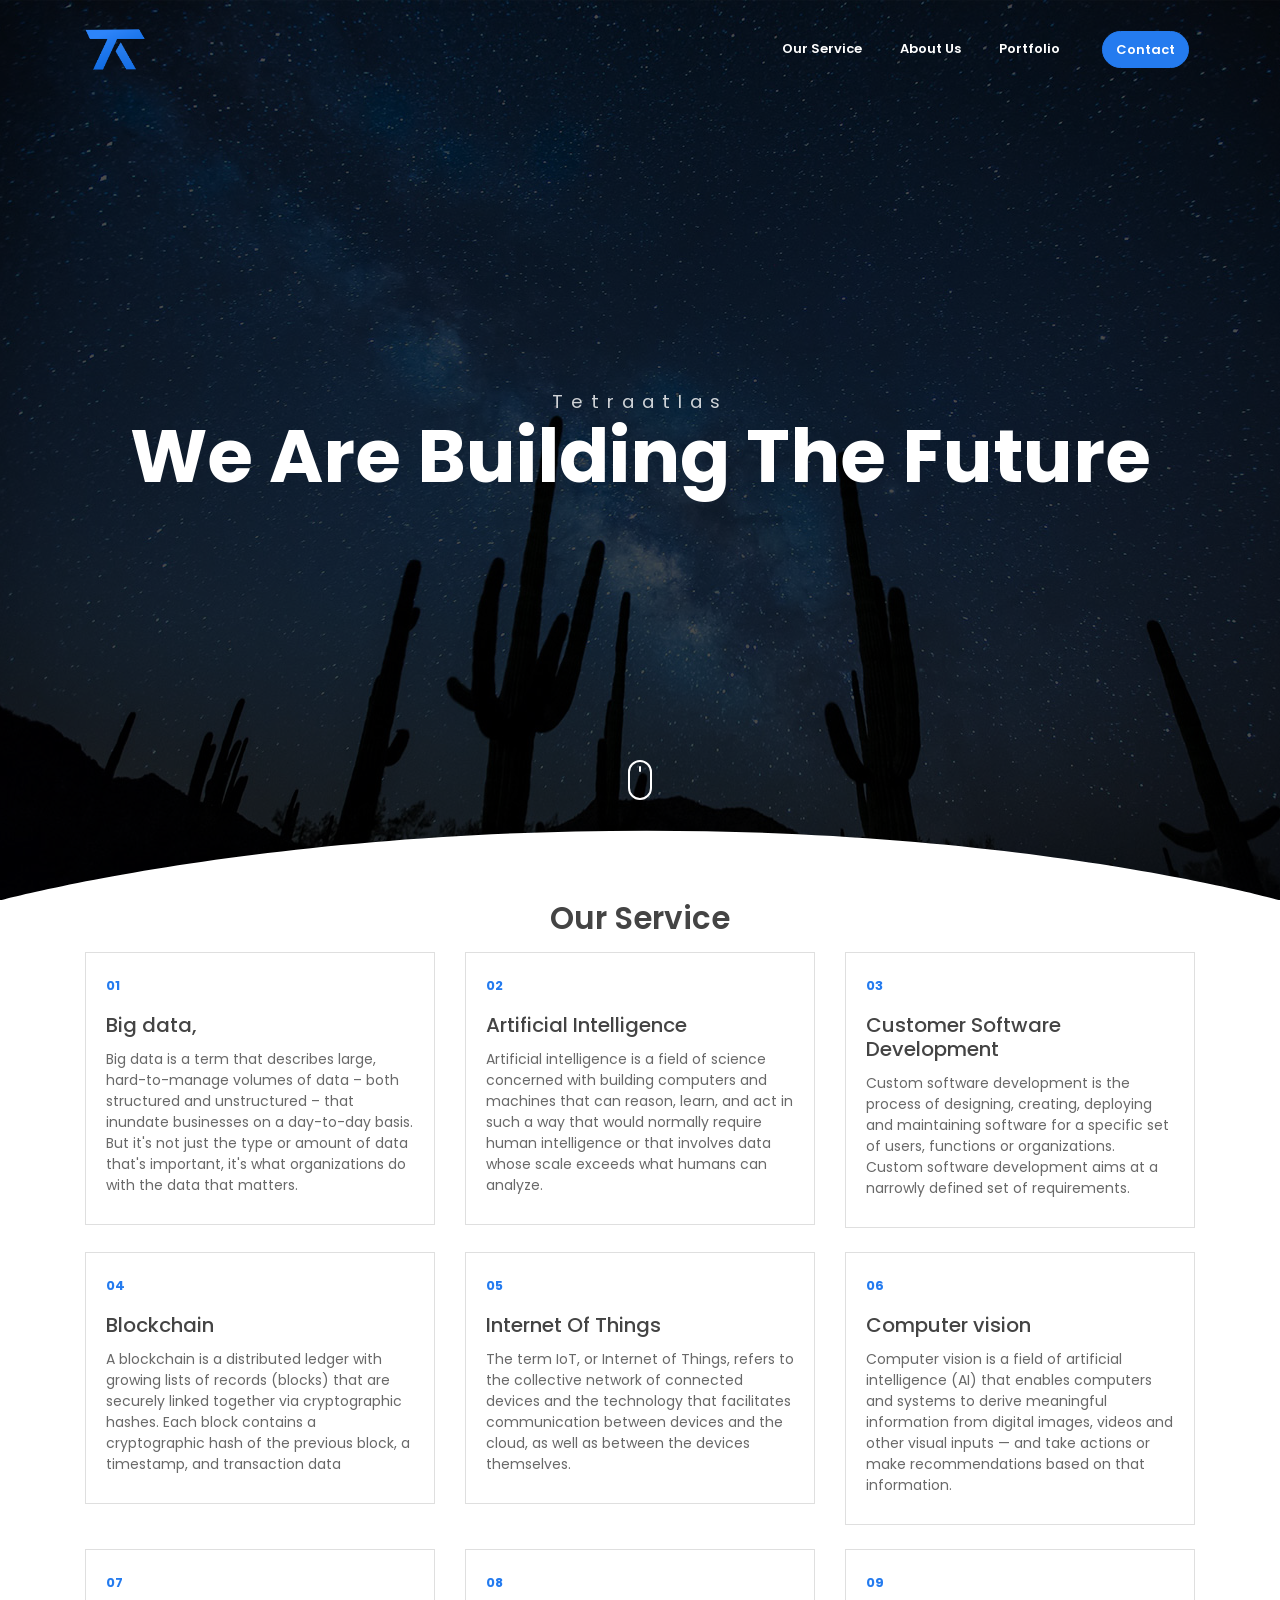
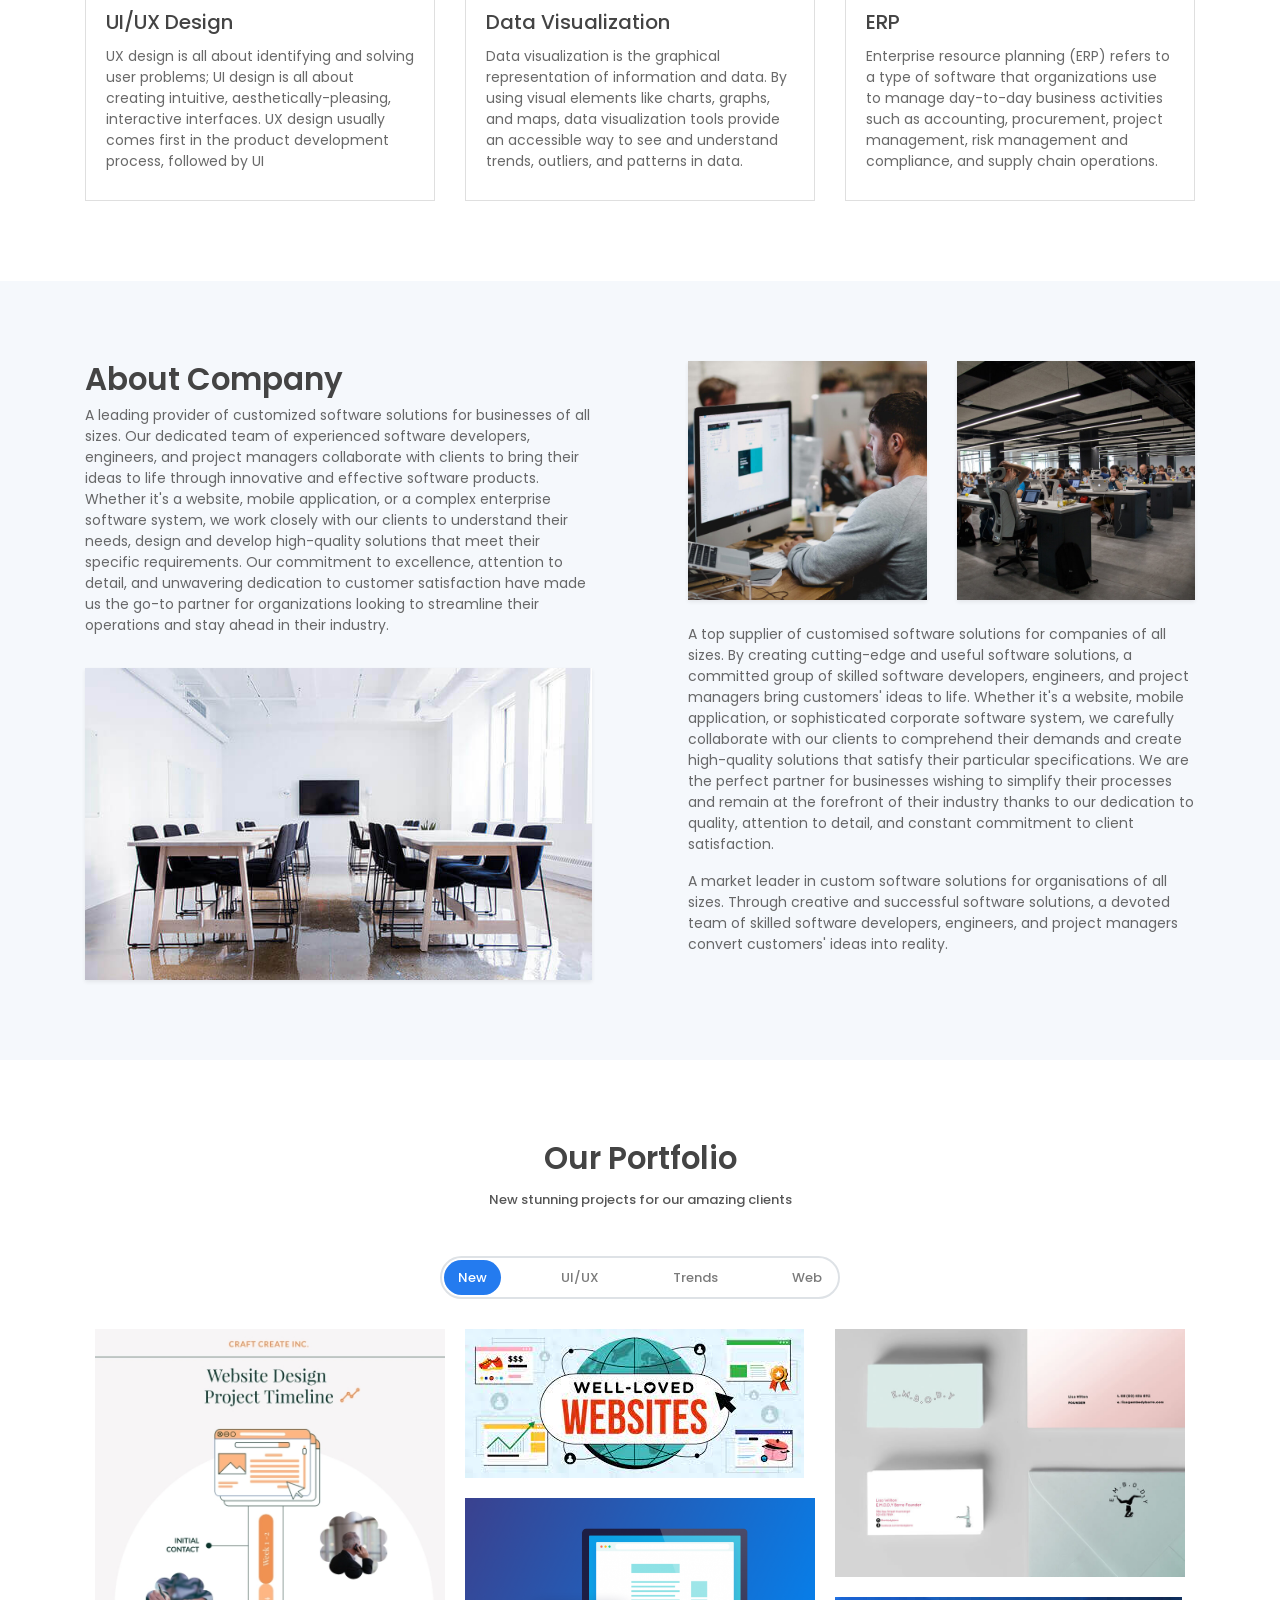
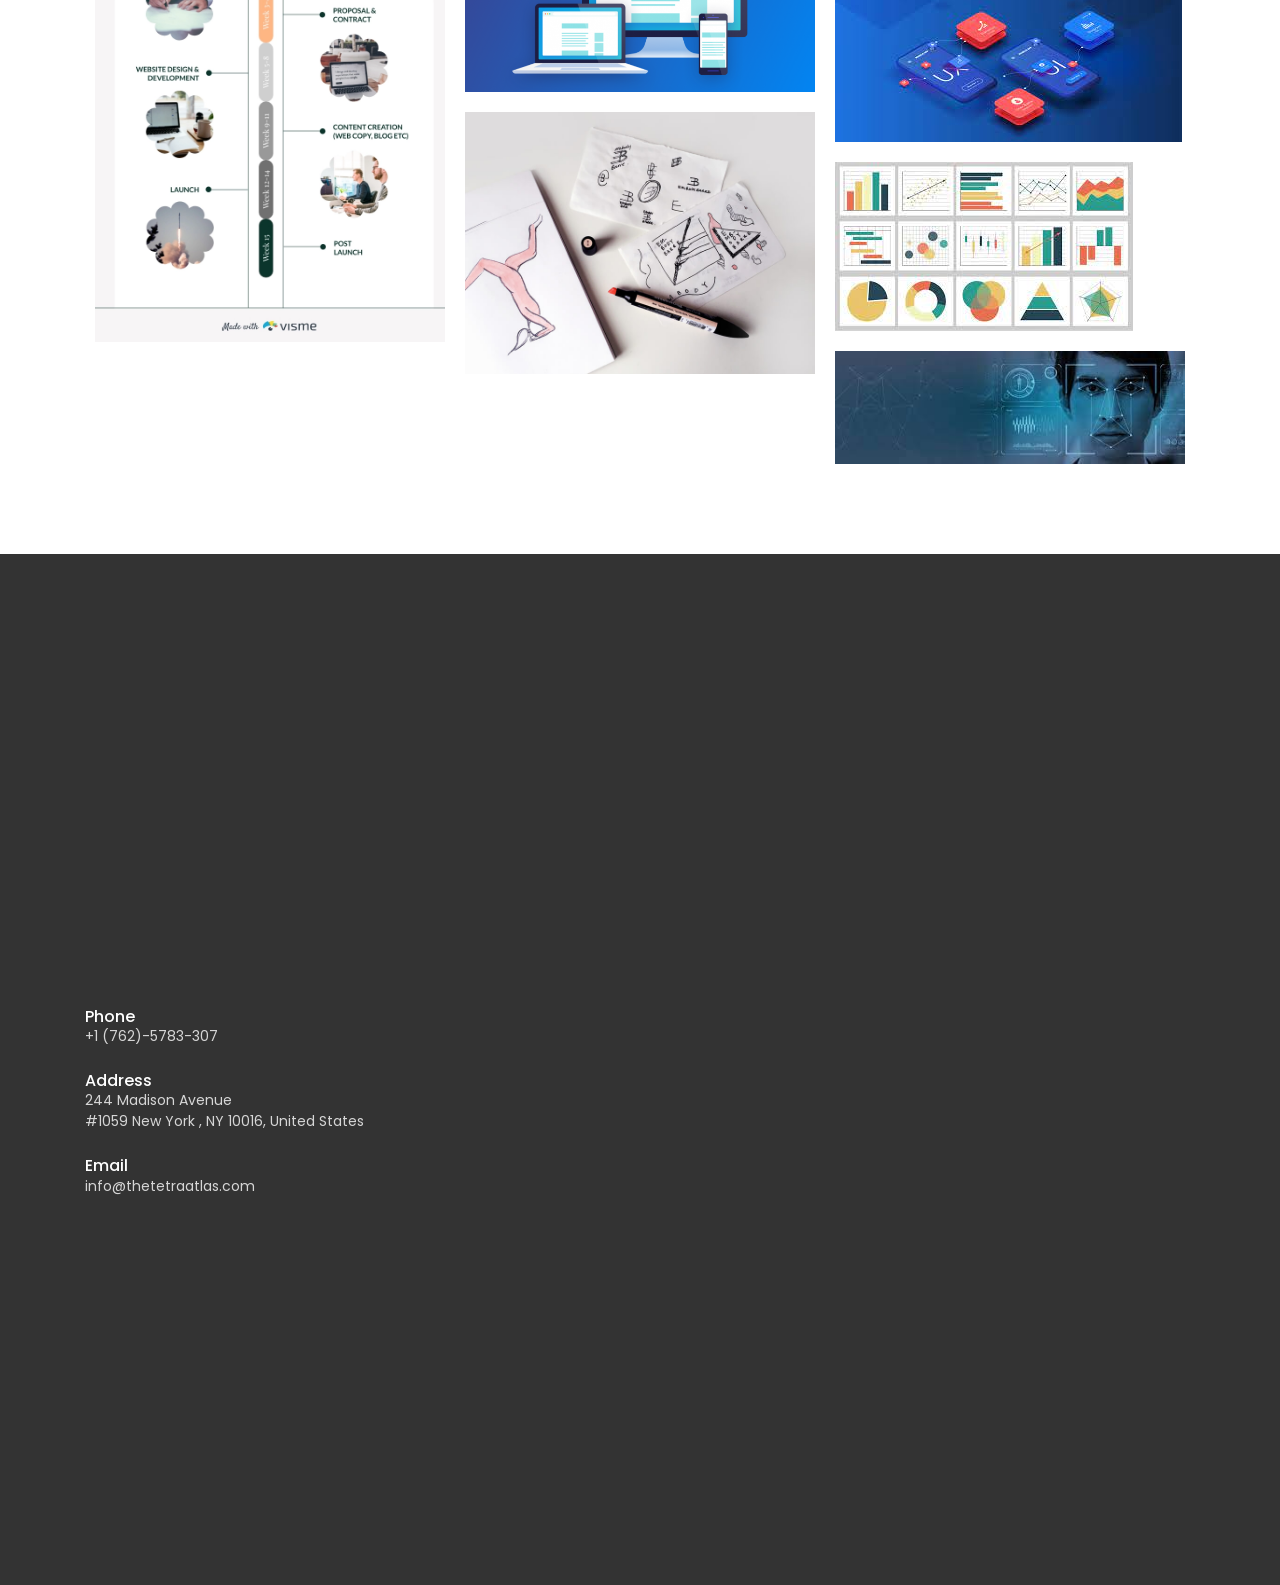
==== commit dc54692d: "Update index.html" ====
--- a/index.html
+++ b/index.html
@@ -50,7 +50,7 @@
     <header class="header">
         <div class="overlay">
             <h1 class="subtitle">Tetraatlas</h1>
-            <h1 class="title">We Are Creative</h1>  
+            <h1 class="title">We Are Building The Future</h1>  
         </div>  
         <div class="shape">
             <svg viewBox="0 0 1500 200">
@@ -65,7 +65,7 @@
     <section  id="service" class="section pt-0">
         <div class="container">
             <h6 class="section-title text-center">Our Service</h6>
-            <h6 class="section-subtitle text-center mb-5 pb-3">Voluptates architecto provident deserunt.</h6>
+            
 
             <div class="row">
                 <div class="col-md-4">
@@ -178,7 +178,7 @@
             <div class="row justify-content-between">
                 <div class="col-md-6 pr-md-5 mb-4 mb-md-0">
                     <h6 class="section-title mb-0">About Company</h6>
-                    <h6 class="section-subtitle mb-4">Architecto provident deserunt</h6>
+              
                     <p >A leading provider of customized software solutions for businesses of all sizes. Our dedicated team of experienced software developers, engineers, and project managers collaborate with clients to bring their ideas to life through innovative and effective software products. Whether it's a website, mobile application, or a complex enterprise software system, we work closely with our clients to understand their needs, design and develop high-quality solutions that meet their specific requirements. Our commitment to excellence, attention to detail, and unwavering dedication to customer satisfaction have made us the go-to partner for organizations looking to streamline their operations and stay ahead in their industry. </p>
                     <img src="assets/imgs/about.jpg" alt="" class="w-100 mt-3 shadow-sm">
                 </div>
@@ -480,13 +480,13 @@
             <div class="row align-items-center">
                 <div class="col-md-5 my-3">
                     <h6 class="mb-0">Phone</h6>
-                    <p class="mb-4">+ 7625783307</p>
+                    <p class="mb-4">+1 (762)-5783-307</p>
 
                     <h6 class="mb-0">Address</h6>
                     <p class="mb-4">244 Madison Avenue<br>#1059 New York , NY 10016, United States</p>
 
                     <h6 class="mb-0">Email</h6>
-                    <p class="mb-0">info@quadraatlas.com</p>
+                    <p class="mb-0">info@thetetraatlas.com</p>
                     <p></p>
                 </div>
                 <div class="col-md-7">
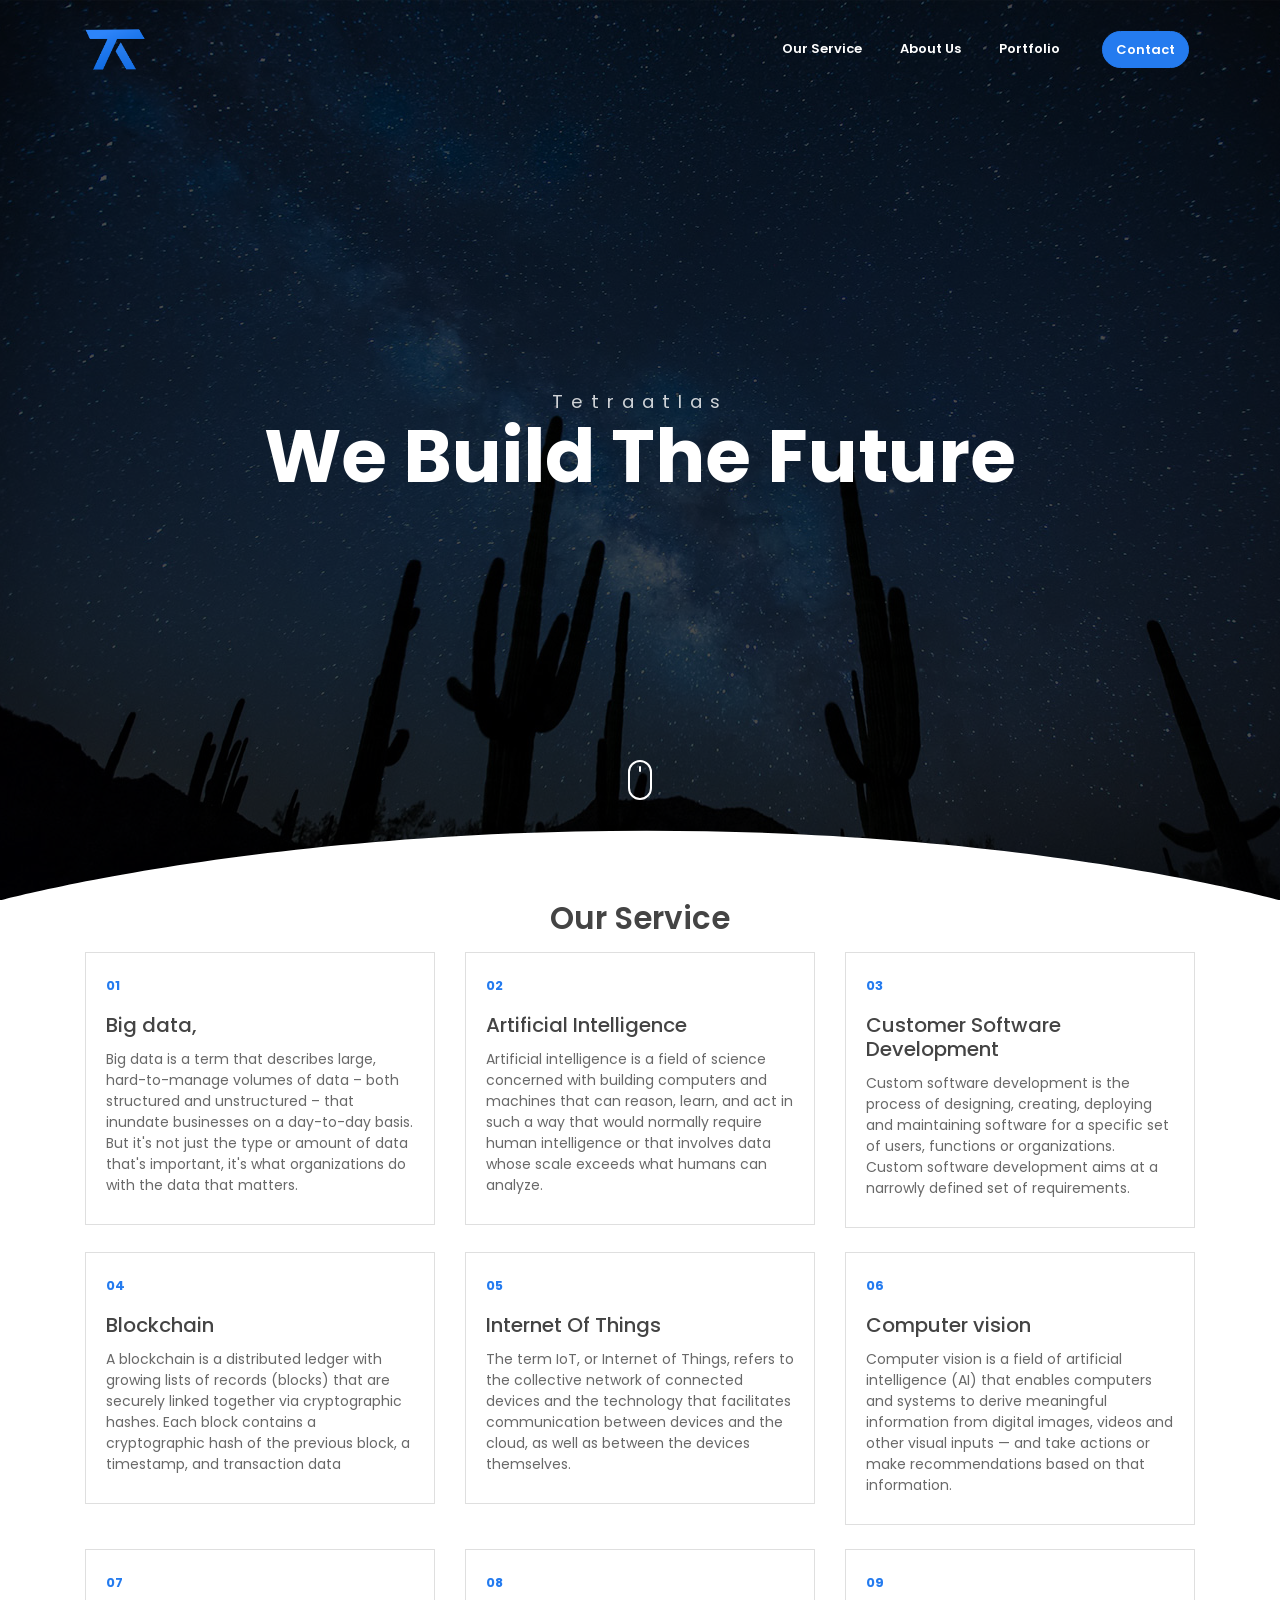
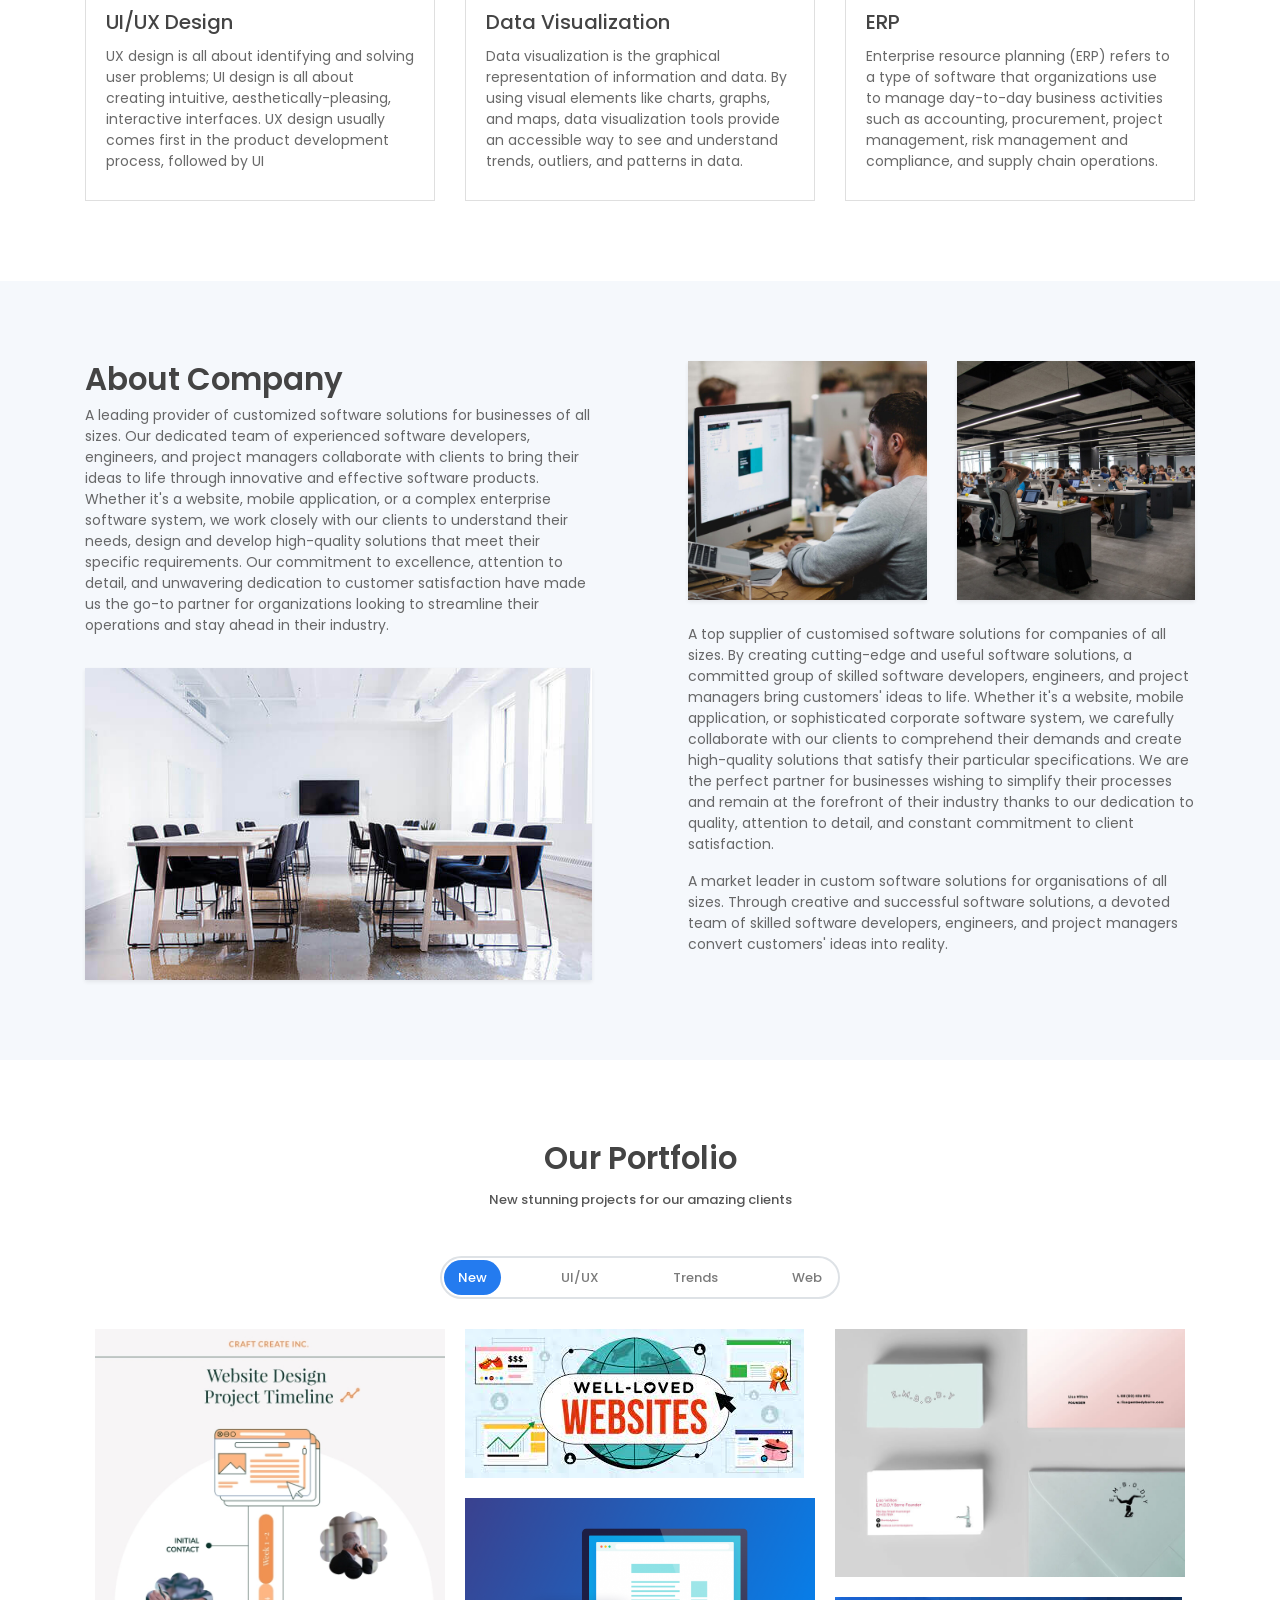
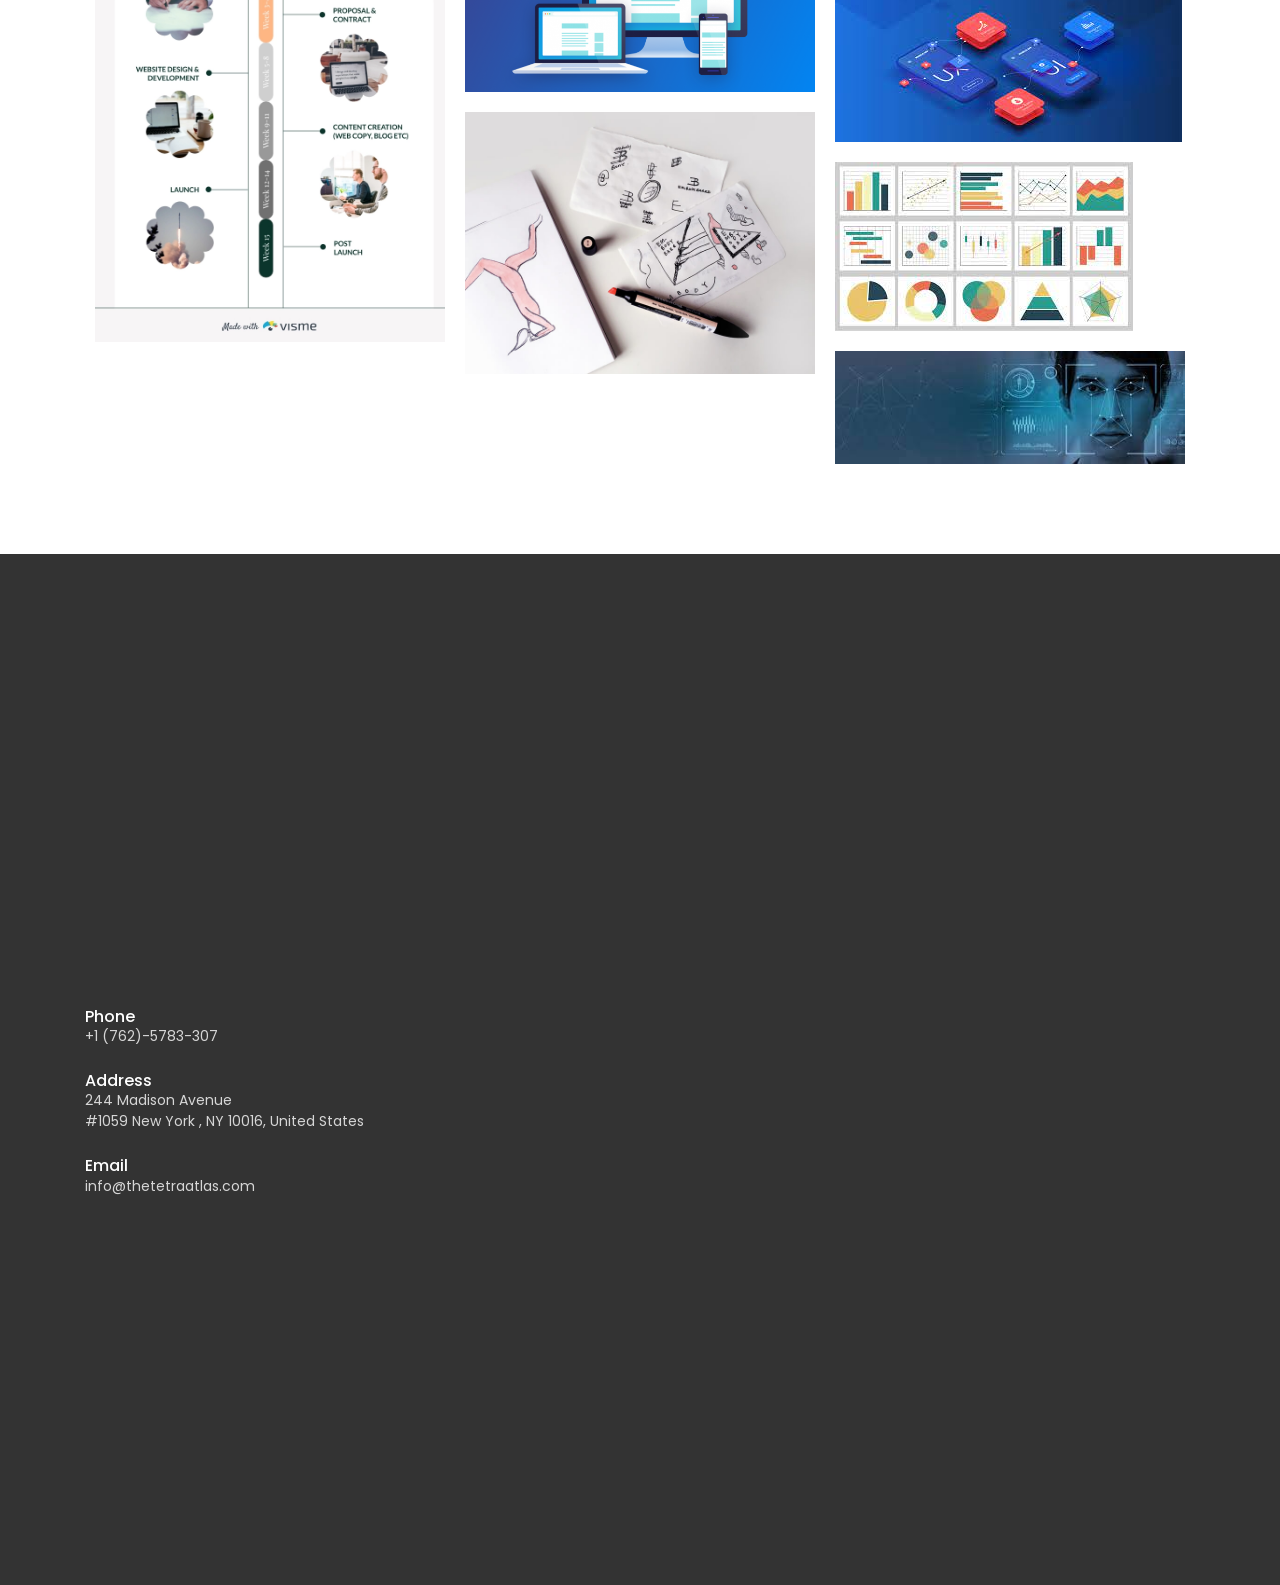
==== commit ec1d3d0e: "Update index.html" ====
--- a/index.html
+++ b/index.html
@@ -5,7 +5,7 @@
     <meta name="viewport" content="width=device-width, initial-scale=1, shrink-to-fit=no">
     <meta name="description" content="Start your development with Tetraatlas">
     <meta name="author" content="Devcrud">
-    <title>QuadraAtlas</title>
+    <title>TetraAtlas</title>
     <!-- font icons -->
     <link rel="stylesheet" href="assets/vendors/themify-icons/css/themify-icons.css">
     <!-- Bootstrap + Tetraatlasmain styles -->
@@ -50,7 +50,7 @@
     <header class="header">
         <div class="overlay">
             <h1 class="subtitle">Tetraatlas</h1>
-            <h1 class="title">We Are Building The Future</h1>  
+            <h1 class="title">We Build The Future</h1>  
         </div>  
         <div class="shape">
             <svg viewBox="0 0 1500 200">
